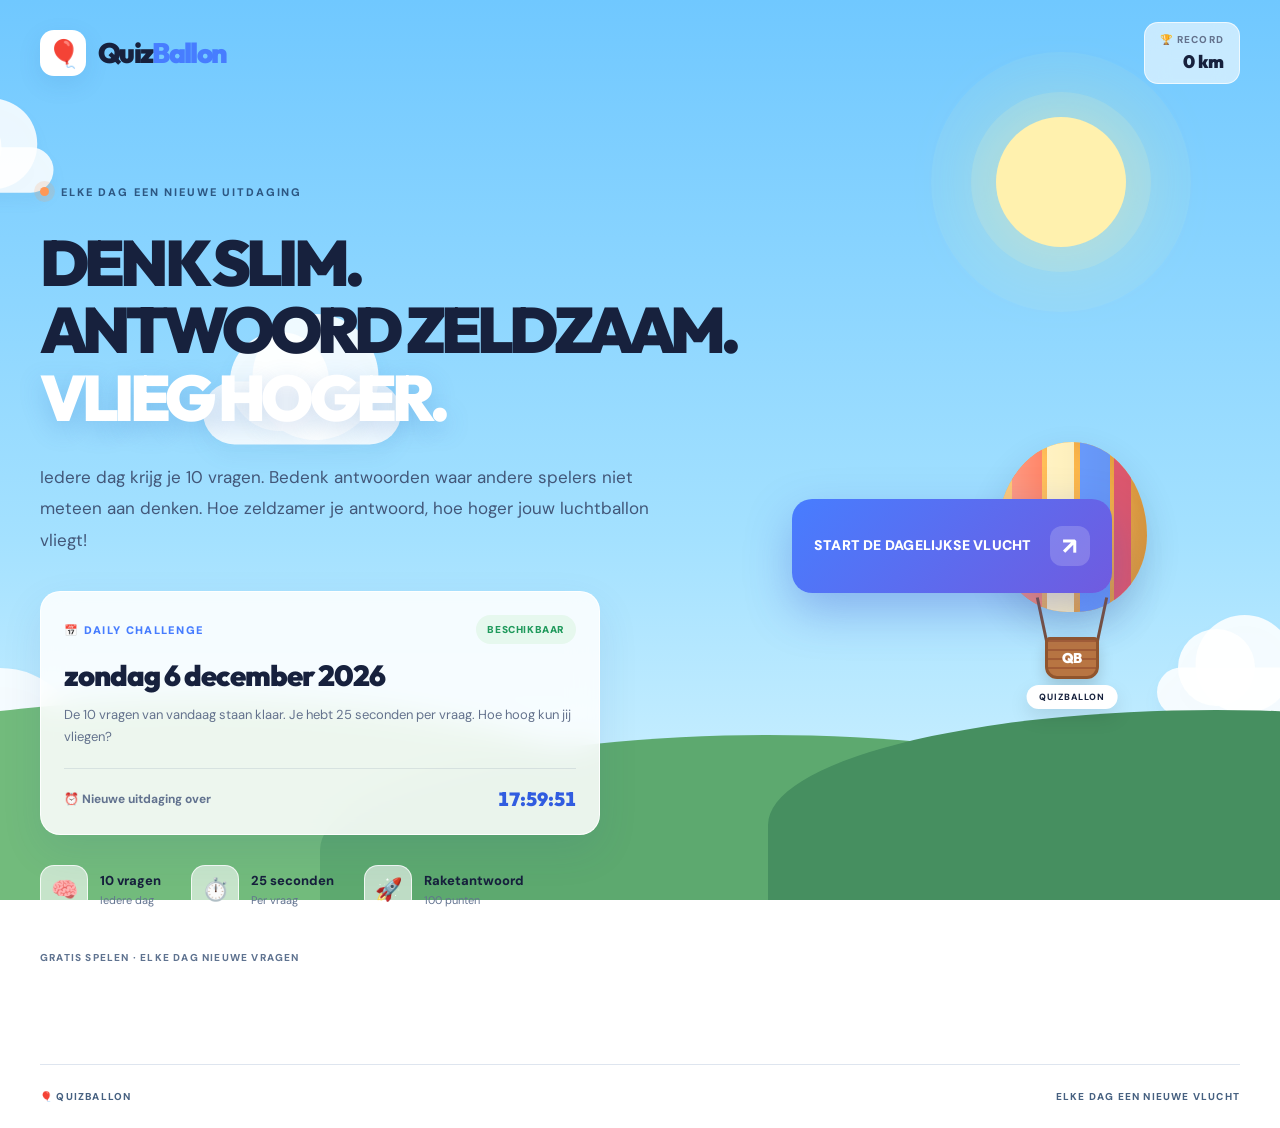
==== index.html @ 69e2a4b2 "Refactor HTML comments for better clarity" ====
<!DOCTYPE html>
<html lang="nl">

<head>

  <meta charset="UTF-8">

  <meta
    name="viewport"
    content="width=device-width, initial-scale=1.0"
  >

  <meta
    name="theme-color"
    content="#70c8ff"
  >

  <meta
    name="description"
    content="Speel iedere dag QuizBallon! Geef zeldzame antwoorden, vlieg hoger en bekijk na afloop alle antwoorden."
  >

  <title>QuizBallon 🎈 | Dagelijkse uitdaging</title>

  <!-- BASISONTWERP -->
  <link rel="stylesheet" href="style.css">

  <!-- VERBETERDE STARTKNOP -->
  <link rel="stylesheet" href="verbeteringen.css">

  <!-- ANTWOORDENOVERZICHT -->
  <link rel="stylesheet" href="resultaten.css">

  <!-- WEBAPP -->
  <link
    rel="manifest"
    href="manifest.webmanifest"
  >

</head>

<body>

  <div class="app" id="app">

    <!-- =====================================
         ACHTERGROND
    ====================================== -->

    <div class="world zone-earth" id="world">

      <div class="world-gradient"></div>

      <div class="sun"></div>

      <div class="stars" id="stars"></div>

      <div class="cloud cloud-one"></div>
      <div class="cloud cloud-two"></div>
      <div class="cloud cloud-three"></div>
      <div class="cloud cloud-four"></div>
      <div class="cloud cloud-five"></div>

      <div class="planet moon" id="moon"></div>
      <div class="planet mars" id="mars"></div>
      <div class="planet jupiter" id="jupiter"></div>

      <div class="ground" id="ground">

        <div class="hill hill-one"></div>
        <div class="hill hill-two"></div>
        <div class="hill hill-three"></div>

      </div>


      <!-- ===================================
           LUCHTBALLON
      ==================================== -->

      <div
        class="balloon-container"
        id="balloon-container"
      >

        <div class="balloon-shadow"></div>

        <div class="balloon" id="balloon">

          <div class="balloon-top">

            <div class="balloon-stripe stripe-one"></div>
            <div class="balloon-stripe stripe-two"></div>
            <div class="balloon-stripe stripe-three"></div>
            <div class="balloon-stripe stripe-four"></div>

          </div>

          <div class="balloon-ropes">
            <span></span>
            <span></span>
          </div>

          <div class="balloon-basket">
            <span>QB</span>
          </div>

        </div>

        <div class="balloon-name">
          QUIZBALLON
        </div>

      </div>

      <div
        class="flight-particles"
        id="flight-particles"
      ></div>

    </div>


    <!-- =====================================
         HEADER
    ====================================== -->

    <header class="site-header">

      <a
        href="index.html"
        class="logo"
        aria-label="QuizBallon homepage"
      >

        <span class="logo-icon">🎈</span>

        <span>
          Quiz<span class="logo-accent">Ballon</span>
        </span>

      </a>

      <div class="header-right">

        <div class="record-badge">

          <span>🏆 RECORD</span>

          <strong id="header-record">
            0 km
          </strong>

        </div>

      </div>

    </header>


    <!-- =====================================
         STARTSCHERM
    ====================================== -->

    <main
      class="screen start-screen active"
      id="start-screen"
    >

      <div class="start-content">

        <div class="eyebrow">

          <span class="eyebrow-dot"></span>

          ELKE DAG EEN NIEUWE UITDAGING

        </div>

        <h1>

          DENK SLIM.<br>

          ANTWOORD ZELDZAAM.<br>

          <span>VLIEG HOGER.</span>

        </h1>

        <p class="start-description">

          Iedere dag krijg je 10 vragen.

          Bedenk antwoorden waar andere spelers
          niet meteen aan denken.

          Hoe zeldzamer je antwoord,
          hoe hoger jouw luchtballon vliegt!

        </p>


        <!-- ===================================
             DAILY CHALLENGE
        ==================================== -->

        <section
          class="daily-card"
          id="daily-card"
          aria-label="Dagelijkse uitdaging"
        >

          <div class="daily-card-top">

            <span class="daily-label">
              📅 DAILY CHALLENGE
            </span>

            <span
              class="daily-status"
              id="daily-status"
            >
              BESCHIKBAAR
            </span>

          </div>

          <h2 id="daily-date">
            Uitdaging van vandaag
          </h2>

          <p id="daily-description">

            Vandaag staan er 10 vragen
            voor je klaar.

          </p>

          <div class="daily-countdown-row">

            <span>
              ⏰ Nieuwe uitdaging over
            </span>

            <strong
              id="daily-countdown"
              aria-live="off"
            >
              00:00:00
            </strong>

          </div>

        </section>


        <!-- ===================================
             SPELINFORMATIE
        ==================================== -->

        <div class="start-features">

          <div class="feature">

            <span>🧠</span>

            <div>
              <strong>10 vragen</strong>
              <small>Iedere dag</small>
            </div>

          </div>

          <div class="feature">

            <span>⏱️</span>

            <div>
              <strong>25 seconden</strong>
              <small>Per vraag</small>
            </div>

          </div>

          <div class="feature">

            <span>🚀</span>

            <div>
              <strong>Raketantwoord</strong>
              <small>100 punten</small>
            </div>

          </div>

        </div>


        <!-- ===================================
             STARTKNOP RECHTS
        ==================================== -->

        <button
          class="primary-button start-button"
          id="start-button"
          type="button"
        >

          START DE DAGELIJKSE VLUCHT

          <span>↗</span>

        </button>

        <div class="start-small">

          GRATIS SPELEN · ELKE DAG NIEUWE VRAGEN

        </div>


        <!-- ===================================
             ANTWOORDEN NA AFLOOP
        ==================================== -->

        <div
          id="results-home-slot"
          class="results-home-slot"
          hidden
        ></div>

      </div>

    </main>


    <!-- =====================================
         SPELSCHERM
    ====================================== -->

    <main
      class="screen game-screen"
      id="game-screen"
    >

      <div class="game-layout">

        <!-- SPELSTATISTIEKEN -->

        <div class="game-stats">

          <div class="stat-box">

            <span>VRAAG</span>

            <strong>
              <span id="question-number">1</span>/10
            </strong>

          </div>

          <div class="stat-box">

            <span>HOOGTE</span>

            <strong id="height-display">
              0 km
            </strong>

          </div>

          <div class="stat-box">

            <span>PUNTEN</span>

            <strong id="score-display">
              0
            </strong>

          </div>

        </div>


        <!-- ===================================
             VOORTGANGSBALK
        ==================================== -->

        <div class="progress-section">

          <div class="progress-header">

            <span>JOUW VLUCHT</span>

            <span id="zone-name">
              De aarde 🌍
            </span>

          </div>

          <div class="progress-track">

            <div
              class="progress-fill"
              id="progress-fill"
            ></div>

          </div>

        </div>


        <!-- ===================================
             VRAAGKAART
        ==================================== -->

        <section
          class="question-card"
          id="question-card"
        >

          <div class="question-top">

            <div
              class="question-category"
              id="question-category"
            >

              🌍 ALGEMENE KENNIS

            </div>

            <div
              class="timer"
              id="timer"
            >

              <span>⏱</span>

              <strong id="timer-display">
                25
              </strong>

              <small>SEC</small>

            </div>

          </div>


          <!-- =================================
               VRAAG
          ================================== -->

          <div class="question-content">

            <div class="question-label">

              GEEF EEN ZELDZAAM ANTWOORD

            </div>

            <h2 id="question-text">

              Hier verschijnt je vraag.

            </h2>

            <p
              class="question-hint"
              id="question-hint"
            >

              Hoe minder voor de hand liggend,
              hoe beter.

            </p>

          </div>


          <!-- =================================
               ANTWOORDVELD
          ================================== -->

          <form
            id="answer-form"
            autocomplete="off"
          >

            <label
              class="input-label"
              for="answer-input"
            >

              JOUW ANTWOORD

            </label>

            <input
              type="text"
              id="answer-input"
              name="answer"
              placeholder="Typ hier je antwoord..."
              maxlength="100"
              autocomplete="off"
              spellcheck="false"
              required
            >

            <button
              type="submit"
              class="primary-button answer-button"
              id="answer-button"
            >

              CONTROLEER ANTWOORD

              <span>→</span>

            </button>

          </form>


          <!-- =================================
               RESULTAAT PER VRAAG
          ================================== -->

          <div
            class="answer-result"
            id="answer-result"
            aria-live="polite"
            hidden
          >

            <div
              class="result-icon"
              id="result-icon"
            >
              ⭐
            </div>

            <h3 id="result-title">
              Goed antwoord!
            </h3>

            <p id="result-description">

              Je luchtballon stijgt!

            </p>

            <div
              class="result-points"
              id="result-points"
            >
              +50 PUNTEN
            </div>

            <button
              type="button"
              class="primary-button next-button"
              id="next-button"
            >

              VOLGENDE VRAAG

              <span>→</span>

            </button>

          </div>

        </section>


        <!-- ===================================
             ONDERKANT
        ==================================== -->

        <div class="game-bottom">

          <div class="flight-tip">

            💡 Een verrassend correct antwoord
            levert meestal meer punten op.

          </div>

          <button
            id="quit-button"
            class="text-button"
            type="button"
          >
            Stop vlucht
          </button>

        </div>

      </div>

    </main>


    <!-- =====================================
         EINDSCHERM
    ====================================== -->

    <main
      class="screen end-screen"
      id="end-screen"
    >

      <div class="end-card">

        <div class="end-icon">
          🏆
        </div>

        <div class="end-eyebrow">
          DAILY CHALLENGE VOLTOOID
        </div>

        <h2>

          WAT EEN<br>

          <span>VLUCHT!</span>

        </h2>

        <p
          class="end-description"
          id="end-description"
        >

          Je hebt de dagelijkse
          uitdaging voltooid!

        </p>


        <!-- ===================================
             EINDSTATISTIEKEN
        ==================================== -->

        <div class="end-stats">

          <div class="end-stat">

            <span>TOTALE HOOGTE</span>

            <strong id="end-height">
              0 km
            </strong>

          </div>

          <div class="end-stat">

            <span>TOTALE PUNTEN</span>

            <strong id="end-score">
              0
            </strong>

          </div>

          <div class="end-stat">

            <span>GOEDE ANTWOORDEN</span>

            <strong id="end-correct">
              0/10
            </strong>

          </div>

        </div>


        <!-- ===================================
             RECORD
        ==================================== -->

        <div
          class="end-record"
          id="end-record"
        >
          🎈 Goed gevlogen!
        </div>


        <!-- ===================================
             DAILY CHALLENGE MELDING
        ==================================== -->

        <div
          class="daily-end-message"
          id="daily-end-message"
        >

          📅 Kom morgen terug
          voor 10 nieuwe vragen!

        </div>


        <!-- ===================================
             ANTWOORDENOVERZICHT
        ==================================== -->

        <div
          id="results-end-slot"
          class="results-end-slot"
          hidden
        ></div>


        <!-- ===================================
             KNOPPEN
        ==================================== -->

        <button
          class="primary-button restart-button"
          id="restart-button"
          type="button"
        >

          MORGEN WEER SPELEN

          <span>↗</span>

        </button>

        <button
          class="secondary-button"
          id="home-button"
          type="button"
        >

          TERUG NAAR BEGIN

        </button>

      </div>

    </main>


    <!-- =====================================
         FOOTER
    ====================================== -->

    <footer class="site-footer">

      <span>🎈 QUIZBALLON</span>

      <span>
        ELKE DAG EEN NIEUWE VLUCHT
      </span>

    </footer>

  </div>


  <!-- =====================================
       JAVASCRIPT

       DEZE VOLGORDE IS BELANGRIJK!
  ====================================== -->

  <!-- 1. BASISVRAGEN -->
  <script src="vragen.js"></script>

  <!-- 2. SPELLOGICA -->
  <script src="script.js"></script>

  <!-- 3. ANTWOORDUITBREIDING -->
  <script src="antwoorduitbreiding.js"></script>

  <!-- 4. GESCHIEDENIS -->
  <script src="geschiedenis.js"></script>

  <!-- 5. EERSTE 13 EXTRA VRAGEN -->
  <script src="vragen-uitbreiding.js"></script>

  <!-- 6. NIEUW: 100 EXTRA VRAGEN -->
  <script src="vragen-100.js"></script>

  <!-- 7. DAGELIJKSE UITDAGING -->
  <script src="daily.js"></script>

  <!-- 8. ANTWOORDENOVERZICHT -->
  <script src="resultaten.js"></script>

</body>
</html>
---- style.css ----
/* ==========================================
   QUIZBALLON
   COMPLETE STYLING

   NEDERLANDSE WEBAPP
   LUCHT, WOLKEN, PLANETEN EN ANIMATIES
========================================== */


/* ==========================================
   LETTERTYPES
========================================== */

@import url('https://fonts.googleapis.com/css2?family=DM+Sans:wght@400;500;600;700;800&family=Outfit:wght@400;500;600;700;800;900&display=swap');


/* ==========================================
   KLEUREN
========================================== */

:root {
  --white: #ffffff;
  --dark: #17213d;
  --dark-soft: #32405e;

  --blue: #477dff;
  --blue-dark: #315ce0;

  --yellow: #ffce52;
  --orange: #ff9855;
  --purple: #8065e9;

  --light: #f7fbff;
  --muted: #7886a0;

  --border: rgba(32, 53, 99, .12);

  --heading: 'Outfit', Arial, sans-serif;
  --font: 'DM Sans', Arial, sans-serif;

  --shadow:
    0 25px 70px rgba(27, 55, 107, .14);
}


/* ==========================================
   BASIS
========================================== */

*,
*::before,
*::after {
  box-sizing: border-box;
}

html {
  min-height: 100%;
  scroll-behavior: smooth;
}

body {
  margin: 0;
  min-width: 320px;
  min-height: 100vh;

  font-family: var(--font);
  color: var(--dark);

  -webkit-font-smoothing: antialiased;
}

button,
input {
  font: inherit;
}

button {
  cursor: pointer;
}

button,
a {
  -webkit-tap-highlight-color: transparent;
}

button:focus-visible,
input:focus-visible,
a:focus-visible {
  outline: 3px solid var(--yellow);
  outline-offset: 3px;
}

a {
  color: inherit;
  text-decoration: none;
}

[hidden] {
  display: none !important;
}


/* ==========================================
   APP
========================================== */

.app {
  position: relative;
  min-height: 100vh;
  min-height: 100dvh;

  display: flex;
  flex-direction: column;

  overflow: hidden;
  isolation: isolate;
}


/* ==========================================
   WERELD
========================================== */

.world {
  position: fixed;
  inset: 0;

  z-index: -1;
  overflow: hidden;

  background: #75caff;

  transition: background 2s ease;
}

.world-gradient {
  position: absolute;
  inset: 0;

  background: linear-gradient(
    180deg,
    #72caff 0%,
    #a6e2ff 55%,
    #e0f6ff 100%
  );

  transition: background 2s ease;
}


/* ==========================================
   LUCHTZONES
========================================== */

.world.zone-earth .world-gradient {
  background: linear-gradient(
    180deg,
    #70c8ff 0%,
    #a4e1ff 60%,
    #d9f5ff 100%
  );
}

.world.zone-clouds .world-gradient {
  background: linear-gradient(
    180deg,
    #407fd9 0%,
    #78b9f4 55%,
    #bedfff 100%
  );
}

.world.zone-high .world-gradient {
  background: linear-gradient(
    180deg,
    #123b84 0%,
    #3576cc 55%,
    #83b9ee 100%
  );
}

.world.zone-space .world-gradient {
  background: linear-gradient(
    180deg,
    #090e27 0%,
    #18234c 60%,
    #314a82 100%
  );
}

.world.zone-moon .world-gradient,
.world.zone-mars .world-gradient,
.world.zone-jupiter .world-gradient {
  background: linear-gradient(
    180deg,
    #050917 0%,
    #131935 55%,
    #252b55 100%
  );
}


/* ==========================================
   ZON
========================================== */

.sun {
  position: absolute;
  top: 13%;
  right: 12%;

  width: 130px;
  height: 130px;

  border-radius: 50%;

  background: #fff1ae;

  box-shadow:
    0 0 0 25px rgba(255, 242, 174, .13),
    0 0 0 65px rgba(255, 242, 174, .06),
    0 0 80px rgba(255, 236, 144, .45);

  transition:
    opacity 1s ease,
    transform 2s ease;
}

.zone-high .sun {
  opacity: .7;
}

.zone-space .sun,
.zone-moon .sun,
.zone-mars .sun,
.zone-jupiter .sun {
  opacity: .05;
}


/* ==========================================
   WOLKEN
========================================== */

.cloud {
  position: absolute;

  width: 220px;
  height: 70px;

  border-radius: 100px;

  background: rgba(255, 255, 255, .86);

  filter: drop-shadow(0 15px 10px rgba(40, 100, 160, .06));

  animation: cloudMove 35s linear infinite;

  transition: opacity 2s;
}

.cloud::before,
.cloud::after {
  content: "";

  position: absolute;

  border-radius: 50%;
  background: inherit;
}

.cloud::before {
  width: 110px;
  height: 110px;

  left: 30px;
  top: -55px;
}

.cloud::after {
  width: 140px;
  height: 140px;

  right: 25px;
  top: -75px;
}

.cloud-one {
  top: 15%;
  left: -10%;
  transform: scale(.65);
  animation-duration: 36s;
}

.cloud-two {
  top: 42%;
  left: 15%;
  transform: scale(.9);
  animation-duration: 43s;
}

.cloud-three {
  top: 73%;
  right: -5%;
  transform: scale(.7);
  animation-duration: 30s;
}

.cloud-four {
  top: 85%;
  left: -10%;
  transform: scale(1.2);
  animation-duration: 50s;
}

.cloud-five {
  top: 25%;
  right: -15%;
  transform: scale(.55);
  animation-duration: 55s;
}

@keyframes cloudMove {
  0% {
    translate: -350px 0;
  }

  100% {
    translate: 110vw 0;
  }
}

.zone-space .cloud,
.zone-moon .cloud,
.zone-mars .cloud,
.zone-jupiter .cloud {
  opacity: 0;
}


/* ==========================================
   STERREN
========================================== */

.stars {
  position: absolute;
  inset: 0;

  opacity: 0;
  transition: opacity 2s ease;

  background-image:
    radial-gradient(2px 2px at 10% 12%, white 99%, transparent),
    radial-gradient(2px 2px at 22% 55%, white 99%, transparent),
    radial-gradient(2px 2px at 36% 20%, white 99%, transparent),
    radial-gradient(2px 2px at 48% 68%, white 99%, transparent),
    radial-gradient(2px 2px at 62% 15%, white 99%, transparent),
    radial-gradient(2px 2px at 75% 45%, white 99%, transparent),
    radial-gradient(2px 2px at 89% 23%, white 99%, transparent),
    radial-gradient(2px 2px at 95% 78%, white 99%, transparent),
    radial-gradient(2px 2px at 15% 88%, white 99%, transparent),
    radial-gradient(2px 2px at 58% 90%, white 99%, transparent);

  background-size: 390px 390px;

  animation: starsMove 35s linear infinite;
}

@keyframes starsMove {
  from {
    background-position: 0 0;
  }

  to {
    background-position: 0 390px;
  }
}

.zone-high .stars {
  opacity: .25;
}

.zone-space .stars,
.zone-moon .stars,
.zone-mars .stars,
.zone-jupiter .stars {
  opacity: 1;
}


/* ==========================================
   GROND
========================================== */

.ground {
  position: absolute;
  left: 0;
  right: 0;
  bottom: -30px;

  height: 200px;

  transition:
    transform 2s ease,
    opacity 2s ease;
}

.hill {
  position: absolute;
  bottom: 0;

  width: 70%;
  height: 230px;

  border-radius: 50% 50% 0 0;

  background: #72bb7c;
}

.hill-one {
  left: -20%;
}

.hill-two {
  left: 25%;
  bottom: -35px;
  background: #5da96f;
}

.hill-three {
  right: -30%;
  bottom: -10px;
  background: #468f60;
}

.zone-clouds .ground,
.zone-high .ground,
.zone-space .ground,
.zone-moon .ground,
.zone-mars .ground,
.zone-jupiter .ground {
  transform: translateY(260px);
  opacity: 0;
}


/* ==========================================
   PLANETEN
========================================== */

.planet {
  position: absolute;

  border-radius: 50%;

  opacity: 0;
  transform: scale(.6);

  transition:
    opacity 2s ease,
    transform 2s ease;

  pointer-events: none;
}


/* MAAN */

.moon {
  top: 14%;
  right: 13%;

  width: 170px;
  height: 170px;

  background:
    radial-gradient(circle at 30% 35%, #f5f5f0 0%, #d2d7df 45%, #8992a4 100%);

  box-shadow: 0 0 50px rgba(240, 240, 255, .3);
}

.moon::before {
  content: "";

  position: absolute;
  top: 30px;
  left: 35px;

  width: 35px;
  height: 35px;

  border-radius: 50%;

  background: rgba(97, 110, 131, .2);

  box-shadow:
    60px 40px 0 8px rgba(97, 110, 131, .15),
    30px 90px 0 2px rgba(97, 110, 131, .2);
}

.zone-moon .moon {
  opacity: 1;
  transform: scale(1);
}


/* MARS */

.mars {
  top: 18%;
  right: 10%;

  width: 190px;
  height: 190px;

  background:
    radial-gradient(circle at 30% 30%, #ffb078, #e46b42 55%, #913b35);

  box-shadow: 0 0 50px rgba(226, 86, 54, .2);
}

.zone-mars .mars {
  opacity: 1;
  transform: scale(1);
}


/* JUPITER */

.jupiter {
  top: 12%;
  right: 10%;

  width: 220px;
  height: 220px;

  background:
    repeating-linear-gradient(
      170deg,
      #e7c39d 0 20px,
      #c69472 20px 34px,
      #f6dbba 34px 52px,
      #a97358 52px 63px
    );

  box-shadow: 0 0 60px rgba(230, 160, 100, .25);
}

.zone-jupiter .jupiter {
  opacity: 1;
  transform: scale(1);
}


/* ==========================================
   LUCHTBALLON
========================================== */

.balloon-container {
  position: fixed;
  z-index: 1;

  right: 10%;
  bottom: 22%;

  width: 160px;
  height: 260px;

  pointer-events: none;

  transition:
    right 1s ease,
    bottom 1s ease;
}

.balloon {
  position: relative;

  width: 160px;
  height: 240px;

  animation: balloonFloat 4s ease-in-out infinite;
}

@keyframes balloonFloat {
  0%, 100% {
    transform: translateY(0) rotate(-2deg);
  }

  50% {
    transform: translateY(-13px) rotate(2deg);
  }
}

.balloon-top {
  position: relative;
  width: 150px;
  height: 170px;

  margin-inline: auto;

  border-radius: 50% 50% 47% 47% / 55% 55% 45% 45%;

  background: #ffb94b;

  overflow: hidden;

  box-shadow:
    inset -18px -8px 25px rgba(118, 52, 33, .18),
    0 15px 35px rgba(25, 50, 80, .16);
}

.balloon-top::after {
  content: "";

  position: absolute;
  inset: 0;

  border-radius: inherit;

  background: linear-gradient(
    90deg,
    rgba(255, 255, 255, .30),
    transparent 42%,
    rgba(0, 0, 0, .08)
  );
}

.balloon-stripe {
  position: absolute;
  top: -10px;
  height: 195px;
}

.stripe-one {
  left: 10%;
  width: 20%;
  background: #ff7b5b;
}

.stripe-two {
  left: 33%;
  width: 18%;
  background: #fff1bf;
}

.stripe-three {
  left: 55%;
  width: 20%;
  background: #6a9cff;
}

.stripe-four {
  left: 78%;
  width: 11%;
  background: #e85c74;
}

.balloon-ropes {
  position: absolute;
  top: 155px;
  left: 49px;

  display: flex;
  justify-content: space-between;

  width: 62px;
  height: 45px;
}

.balloon-ropes span {
  width: 3px;
  height: 50px;

  background: #78503c;
}

.balloon-ropes span:first-child {
  transform: rotate(-12deg);
}

.balloon-ropes span:last-child {
  transform: rotate(12deg);
}

.balloon-basket {
  position: absolute;
  top: 195px;
  left: 53px;

  display: grid;
  place-items: center;

  width: 54px;
  height: 42px;

  border-radius: 5px 5px 12px 12px;

  background:
    repeating-linear-gradient(
      0deg,
      #b87542 0 7px,
      #a25c35 7px 9px
    );

  border: 3px solid #91552d;

  box-shadow: 0 8px 15px rgba(0, 0, 0, .15);
}

.balloon-basket span {
  color: white;
  font-family: var(--heading);
  font-size: 14px;
  font-weight: 900;
}

.balloon-name {
  position: absolute;
  bottom: -7px;
  left: 50%;

  transform: translateX(-50%);

  padding: 6px 12px;

  border-radius: 20px;

  background: white;
  color: var(--dark);

  font-size: 9px;
  font-weight: 800;
  letter-spacing: .12em;

  box-shadow: 0 8px 20px rgba(0, 0, 0, .1);

  white-space: nowrap;
}


/* ==========================================
   STIJGANIMATIE
========================================== */

.balloon-container.rising .balloon {
  animation: balloonRise .8s ease-in-out infinite;
}

@keyframes balloonRise {
  0%, 100% {
    transform: translateY(0) rotate(-3deg);
  }

  50% {
    transform: translateY(-28px) rotate(3deg);
  }
}

.flight-particles {
  position: fixed;
  inset: 0;

  pointer-events: none;
  z-index: 2;
}

.flight-particle {
  position: absolute;

  width: 8px;
  height: 8px;

  border-radius: 50%;
  background: rgba(255, 255, 255, .8);

  animation: particleFall 1.2s ease-out forwards;
}

@keyframes particleFall {
  from {
    transform: translateY(0);
    opacity: 1;
  }

  to {
    transform: translateY(180px);
    opacity: 0;
  }
}


/* ==========================================
   HEADER
========================================== */

.site-header {
  position: relative;
  z-index: 10;

  display: flex;
  align-items: center;
  justify-content: space-between;

  gap: 20px;

  width: min(100% - 80px, 1360px);
  min-height: 105px;

  margin-inline: auto;
}

.logo {
  display: inline-flex;
  align-items: center;
  gap: 12px;

  font-family: var(--heading);
  font-size: 28px;
  font-weight: 900;
  letter-spacing: -.06em;
}

.logo-icon {
  display: grid;
  place-items: center;

  width: 46px;
  height: 46px;

  border-radius: 14px;
  background: white;

  font-size: 27px;

  box-shadow: 0 8px 25px rgba(36, 90, 150, .1);
}

.logo-accent {
  color: var(--blue);
}

.record-badge {
  display: flex;
  flex-direction: column;
  align-items: flex-end;
  gap: 4px;

  padding: 10px 15px;

  border: 1px solid rgba(255, 255, 255, .7);
  border-radius: 14px;

  background: rgba(255, 255, 255, .6);
  backdrop-filter: blur(12px);
}

.record-badge span {
  color: #64728d;
  font-size: 10px;
  font-weight: 800;
  letter-spacing: .12em;
}

.record-badge strong {
  font-family: var(--heading);
  font-size: 18px;
  font-weight: 900;
}


/* ==========================================
   SCHERMEN
========================================== */

.screen {
  position: relative;
  z-index: 5;

  display: none;

  flex: 1;
}

.screen.active {
  display: flex;
}


/* ==========================================
   STARTSCHERM
========================================== */

.start-screen {
  align-items: center;

  width: min(100% - 80px, 1360px);
  margin-inline: auto;
}

.start-content {
  width: min(100%, 850px);

  padding: 80px 0 130px;
}

.eyebrow {
  display: inline-flex;
  align-items: center;
  gap: 12px;

  margin-bottom: 30px;

  color: #2d5782;
  font-size: 11px;
  font-weight: 800;
  letter-spacing: .17em;
}

.eyebrow-dot {
  width: 9px;
  height: 9px;

  border-radius: 50%;
  background: var(--orange);

  box-shadow: 0 0 0 6px rgba(255, 152, 85, .17);
}

.start-content h1 {
  margin: 0;

  font-family: var(--heading);
  font-size: clamp(48px, 5.7vw, 88px);
  font-weight: 900;
  line-height: 1.06;
  letter-spacing: -.075em;
}

.start-content h1 span {
  color: var(--white);
  text-shadow: 0 8px 25px rgba(55, 115, 190, .25);
}

.start-description {
  max-width: 560px;

  margin: 30px 0 35px;

  color: #425779;
  font-size: 17px;
  line-height: 1.85;
}

.start-features {
  display: flex;
  flex-wrap: wrap;
  gap: 30px;

  margin-bottom: 38px;
}

.feature {
  display: flex;
  align-items: center;
  gap: 12px;
}

.feature > span {
  display: grid;
  place-items: center;

  width: 48px;
  height: 48px;

  border: 1px solid rgba(255, 255, 255, .8);
  border-radius: 14px;

  background: rgba(255, 255, 255, .6);
  font-size: 22px;
}

.feature div {
  display: flex;
  flex-direction: column;
  gap: 4px;
}

.feature strong {
  font-size: 13px;
  font-weight: 800;
}

.feature small {
  color: #61728f;
  font-size: 11px;
}


/* ==========================================
   KNOPPEN
========================================== */

.primary-button {
  display: inline-flex;
  justify-content: space-between;
  align-items: center;
  gap: 40px;

  min-height: 62px;
  padding: 17px 26px;

  border: none;
  border-radius: 14px;

  background: var(--blue);
  color: white;

  font-size: 13px;
  font-weight: 800;
  letter-spacing: .05em;

  box-shadow: 0 12px 30px rgba(65, 110, 240, .27);

  transition:
    transform .2s ease,
    background .2s ease,
    box-shadow .2s ease;
}

.primary-button:hover {
  background: var(--blue-dark);
  transform: translateY(-3px);

  box-shadow: 0 16px 35px rgba(65, 110, 240, .35);
}

.primary-button:disabled {
  opacity: .55;
  cursor: not-allowed;
  transform: none;
}

.primary-button span {
  font-size: 20px;
}

.start-button {
  min-width: 280px;
}

.start-small {
  margin-top: 20px;

  color: #5f7390;
  font-size: 10px;
  font-weight: 800;
  letter-spacing: .12em;
}

.secondary-button {
  width: 100%;
  min-height: 54px;

  margin-top: 12px;

  border: 1px solid var(--border);
  border-radius: 14px;

  background: white;
  color: var(--dark);

  font-size: 12px;
  font-weight: 800;
}


/* ==========================================
   SPELSCHERM
========================================== */

.game-screen {
  justify-content: center;
  align-items: flex-start;
}

.game-layout {
  width: min(100% - 40px, 670px);
  margin: 35px auto 80px;
}

.game-stats {
  display: grid;
  grid-template-columns: repeat(3, 1fr);
  gap: 12px;
}

.stat-box {
  display: flex;
  flex-direction: column;
  gap: 7px;

  min-width: 0;
  padding: 16px 20px;

  border: 1px solid rgba(255, 255, 255, .75);
  border-radius: 17px;

  background: rgba(255, 255, 255, .85);

  box-shadow: 0 8px 25px rgba(42, 89, 160, .08);
}

.stat-box > span {
  color: var(--muted);
  font-size: 10px;
  font-weight: 800;
  letter-spacing: .12em;
}

.stat-box strong {
  font-family: var(--heading);
  font-size: 23px;
  font-weight: 900;
}


/* ==========================================
   VOORTGANG
========================================== */

.progress-section {
  margin: 22px 0 28px;
}

.progress-header {
  display: flex;
  justify-content: space-between;
  gap: 12px;

  margin-bottom: 10px;

  color: #203251;
  font-size: 11px;
  font-weight: 800;
  letter-spacing: .07em;
}

.progress-track {
  height: 10px;
  border-radius: 20px;

  background: rgba(255, 255, 255, .5);
  overflow: hidden;
}

.progress-fill {
  width: 0%;
  height: 100%;

  border-radius: inherit;

  background: linear-gradient(
    90deg,
    #5d8bff,
    #9c7dff
  );

  transition: width 1.3s ease;
}


/* ==========================================
   VRAAGKAART
========================================== */

.question-card {
  padding: 34px;

  border: 1px solid rgba(255, 255, 255, .85);
  border-radius: 26px;

  background: rgba(255, 255, 255, .94);

  box-shadow: var(--shadow);
}

.question-top {
  display: flex;
  justify-content: space-between;
  align-items: center;
  gap: 15px;
}

.question-category {
  padding: 9px 13px;

  border-radius: 100px;

  background: #ecf2ff;
  color: #4774d5;

  font-size: 10px;
  font-weight: 800;
  letter-spacing: .1em;
}

.timer {
  display: flex;
  align-items: center;
  gap: 5px;

  min-width: 83px;
  padding: 8px 10px;

  border-radius: 12px;

  background: #f1f5ff;
  color: var(--dark);
}

.timer span {
  font-size: 16px;
}

.timer strong {
  font-family: var(--heading);
  font-size: 22px;
  font-weight: 900;
}

.timer small {
  font-size: 9px;
  font-weight: 800;
}

.timer.warning {
  background: #fff0e8;
  color: #e85b3c;
}

.timer.danger {
  background: #ffe3e0;
  color: #d73232;

  animation: timerPulse .6s infinite alternate;
}

@keyframes timerPulse {
  from {
    transform: scale(1);
  }

  to {
    transform: scale(1.05);
  }
}


/* ==========================================
   VRAAG
========================================== */

.question-content {
  padding: 35px 0;
}

.question-label {
  margin-bottom: 16px;

  color: #7d8ba6;
  font-size: 10px;
  font-weight: 800;
  letter-spacing: .16em;
}

.question-content h2 {
  margin: 0;

  font-family: var(--heading);
  font-size: clamp(27px, 3.5vw, 39px);
  font-weight: 800;
  line-height: 1.2;
  letter-spacing: -.04em;
}

.question-hint {
  margin: 17px 0 0;

  color: var(--muted);
  font-size: 13px;
  line-height: 1.7;
}


/* ==========================================
   ANTWOORDVELD
========================================== */

#answer-form {
  display: flex;
  flex-direction: column;
}

.input-label {
  margin-bottom: 10px;

  color: var(--dark-soft);
  font-size: 10px;
  font-weight: 800;
  letter-spacing: .12em;
}

#answer-input {
  width: 100%;
  height: 60px;

  padding: 0 18px;

  border: 2px solid #e6ecf5;
  border-radius: 13px;

  outline: none;

  background: #f9fbff;
  color: var(--dark);

  font-size: 16px;
  font-weight: 700;

  transition:
    border-color .2s,
    background .2s;
}

#answer-input::placeholder {
  color: #a4b0c5;
  font-weight: 500;
}

#answer-input:focus {
  border-color: var(--blue);
  background: white;
}

.answer-button {
  width: 100%;
  margin-top: 15px;
}


/* ==========================================
   RESULTAAT
========================================== */

.answer-result {
  margin-top: 5px;
  padding: 30px;

  border-radius: 18px;

  background: #f1f6ff;
  text-align: center;
}

.result-icon {
  margin-bottom: 12px;
  font-size: 40px;
}

.answer-result h3 {
  margin: 0;

  font-family: var(--heading);
  font-size: 26px;
  font-weight: 900;
}

.answer-result p {
  margin: 10px 0;

  color: #61728d;
  font-size: 14px;
  line-height: 1.7;
}

.result-points {
  margin: 20px 0;

  color: var(--blue);

  font-family: var(--heading);
  font-size: 30px;
  font-weight: 900;
}

.next-button {
  width: 100%;
  margin-top: 8px;
}

.answer-result.incorrect {
  background: #fff3ef;
}

.answer-result.incorrect .result-points {
  color: #e86b51;
}

.answer-result.correct {
  background: #effbf5;
}

.answer-result.correct .result-points {
  color: #2ca56b;
}


/* ==========================================
   SPELINFORMATIE
========================================== */

.game-bottom {
  display: flex;
  align-items: center;
  justify-content: space-between;
  gap: 15px;

  margin-top: 20px;
}

.flight-tip {
  color: #425d84;
  font-size: 12px;
  line-height: 1.6;
}

.text-button {
  flex-shrink: 0;
  padding: 10px;

  border: none;

  background: transparent;
  color: #385b94;

  font-size: 12px;
  font-weight: 800;
}


/* ==========================================
   EINDSCHERM
========================================== */

.end-screen {
  justify-content: center;
  align-items: center;

  padding: 60px 20px 100px;
}

.end-card {
  width: min(100%, 560px);

  padding: 45px;

  border: 1px solid white;
  border-radius: 28px;

  background: rgba(255, 255, 255, .95);

  box-shadow: var(--shadow);
  text-align: center;
}

.end-icon {
  margin-bottom: 15px;
  font-size: 55px;
}

.end-eyebrow {
  color: var(--blue);
  font-size: 11px;
  font-weight: 800;
  letter-spacing: .2em;
}

.end-card h2 {
  margin: 14px 0;

  font-family: var(--heading);
  font-size: clamp(45px, 7vw, 67px);
  font-weight: 900;
  line-height: 1.04;
  letter-spacing: -.07em;
}

.end-card h2 span {
  color: var(--blue);
}

.end-description {
  max-width: 400px;
  margin: 0 auto 30px;

  color: var(--muted);
  font-size: 14px;
  line-height: 1.8;
}

.end-stats {
  display: grid;
  grid-template-columns: repeat(3, 1fr);
  gap: 10px;
}

.end-stat {
  display: flex;
  flex-direction: column;
  gap: 10px;

  min-width: 0;
  padding: 20px 8px;

  border-radius: 14px;

  background: #f0f5ff;
}

.end-stat span {
  color: var(--muted);
  font-size: 9px;
  font-weight: 800;
  letter-spacing: .06em;
}

.end-stat strong {
  font-family: var(--heading);
  font-size: 23px;
  font-weight: 900;
}

.end-record {
  margin: 25px 0;
  padding: 15px;

  border-radius: 12px;

  background: #fff5d8;
  color: #86601f;

  font-size: 13px;
  font-weight: 800;
}

.restart-button {
  width: 100%;
}


/* ==========================================
   FOOTER
========================================== */

.site-footer {
  position: relative;
  z-index: 5;

  display: flex;
  justify-content: space-between;
  gap: 20px;

  width: min(100% - 80px, 1360px);
  margin: auto auto 0;

  padding: 25px 0;

  border-top: 1px solid rgba(35, 85, 145, .15);

  color: #476181;
  font-size: 10px;
  font-weight: 800;
  letter-spacing: .12em;
}


/* ==========================================
   TABLETS
========================================== */

@media (max-width: 1100px) {

  .balloon-container {
    right: 4%;
    transform: scale(.85);
    transform-origin: center bottom;
  }

  .start-content {
    width: min(100%, 680px);
  }

  .start-content h1 {
    font-size: clamp(46px, 6vw, 73px);
  }

}


/* ==========================================
   MOBIEL
========================================== */

@media (max-width: 760px) {

  .site-header {
    width: calc(100% - 36px);
    min-height: 80px;
  }

  .logo {
    gap: 8px;
    font-size: 23px;
  }

  .logo-icon {
    width: 40px;
    height: 40px;
    font-size: 23px;
  }

  .record-badge {
    padding: 9px 10px;
  }

  .record-badge strong {
    font-size: 15px;
  }

  .start-screen {
    width: calc(100% - 36px);
    align-items: flex-start;
  }

  .start-content {
    padding: 65px 0 100px;
  }

  .start-content h1 {
    font-size: clamp(40px, 8.5vw, 64px);
  }

  .start-description {
    max-width: 490px;
    font-size: 15px;
  }

  .start-features {
    gap: 18px;
  }

  .balloon-container {
    right: -25px;
    bottom: 12%;
    transform: scale(.58);
    transform-origin: center bottom;
  }

  .sun {
    width: 90px;
    height: 90px;
  }

  .cloud {
    opacity: .65;
  }

  .site-footer {
    width: calc(100% - 36px);
  }

  .question-card {
    padding: 26px;
  }

  .game-layout {
    margin-top: 15px;
  }

  .game-stats {
    gap: 8px;
  }

  .stat-box {
    padding: 15px 12px;
  }

  .stat-box strong {
    font-size: 19px;
  }

  .end-card {
    padding: 32px;
  }

}


/* ==========================================
   KLEINE TELEFOONS
========================================== */

@media (max-width: 480px) {

  .site-header {
    gap: 10px;
  }

  .logo {
    font-size: 21px;
  }

  .record-badge span {
    font-size: 8px;
  }

  .record-badge strong {
    font-size: 13px;
  }

  .start-content {
    padding-top: 45px;
  }

  .eyebrow {
    font-size: 9px;
    letter-spacing: .1em;
  }

  .start-content h1 {
    font-size: clamp(34px, 9.2vw, 45px);
  }

  .start-description {
    margin: 23px 0;
    font-size: 14px;
    line-height: 1.75;
  }

  .start-features {
    gap: 15px;
    margin-bottom: 30px;
  }

  .feature {
    gap: 8px;
  }

  .feature > span {
    width: 40px;
    height: 40px;
    font-size: 19px;
  }

  .feature strong {
    font-size: 12px;
  }

  .feature small {
    font-size: 10px;
  }

  .start-button {
    width: 100%;
    min-width: 0;
  }

  .game-layout {
    width: calc(100% - 24px);
  }

  .stat-box {
    padding: 12px 8px;
  }

  .stat-box > span {
    font-size: 8px;
  }

  .stat-box strong {
    font-size: 16px;
  }

  .question-card {
    padding: 20px;
    border-radius: 20px;
  }

  .question-category {
    font-size: 9px;
  }

  .question-content {
    padding: 30px 0;
  }

  .question-content h2 {
    font-size: 27px;
  }

  .answer-result {
    padding: 22px 15px;
  }

  .answer-result h3 {
    font-size: 23px;
  }

  .game-bottom {
    align-items: flex-start;
    flex-direction: column;
    gap: 10px;
  }

  .end-screen {
    padding: 35px 12px 70px;
  }

  .end-card {
    padding: 26px 18px;
  }

  .end-stats {
    gap: 6px;
  }

  .end-stat {
    padding: 15px 5px;
  }

  .end-stat strong {
    font-size: 18px;
  }

  .end-stat span {
    font-size: 8px;
  }

  .site-footer {
    align-items: center;
    flex-direction: column;
    gap: 8px;
    text-align: center;
  }

}


/* ==========================================
   RUIMTEKLEUREN

   ZORGT VOOR LEESBARE TEKST
========================================== */

.world.zone-space ~ .site-header,
.world.zone-moon ~ .site-header,
.world.zone-mars ~ .site-header,
.world.zone-jupiter ~ .site-header {
  color: white;
}

.world.zone-space ~ .site-header .record-badge,
.world.zone-moon ~ .site-header .record-badge,
.world.zone-mars ~ .site-header .record-badge,
.world.zone-jupiter ~ .site-header .record-badge {
  color: var(--dark);
}

.world.zone-space ~ .game-screen .progress-header,
.world.zone-moon ~ .game-screen .progress-header,
.world.zone-mars ~ .game-screen .progress-header,
.world.zone-jupiter ~ .game-screen .progress-header {
  color: white;
}

.world.zone-space ~ .game-screen .flight-tip,
.world.zone-moon ~ .game-screen .flight-tip,
.world.zone-mars ~ .game-screen .flight-tip,
.world.zone-jupiter ~ .game-screen .flight-tip {
  color: #d5deff;
}

.world.zone-space ~ .game-screen .text-button,
.world.zone-moon ~ .game-screen .text-button,
.world.zone-mars ~ .game-screen .text-button,
.world.zone-jupiter ~ .game-screen .text-button {
  color: white;
}

.world.zone-space ~ .site-footer,
.world.zone-moon ~ .site-footer,
.world.zone-mars ~ .site-footer,
.world.zone-jupiter ~ .site-footer {
  color: #d5deff;
}

.world.zone-space ~ .end-screen .end-card,
.world.zone-moon ~ .end-screen .end-card,
.world.zone-mars ~ .end-screen .end-card,
.world.zone-jupiter ~ .end-screen .end-card {
  color: var(--dark);
}


/* ==========================================
   TOEGANKELIJKHEID
========================================== */

@media (prefers-reduced-motion: reduce) {

  *,
  *::before,
  *::after {
    animation-duration: .01ms !important;
    animation-iteration-count: 1 !important;
    transition-duration: .01ms !important;
    scroll-behavior: auto !important;
  }

}
---- verbeteringen.css ----
/* ==========================================
   QUIZBALLON
   UITERLIJKE VERBETERINGEN - VERSIE 2

   VERBETERINGEN:
   - STARTKNOP VERDER NAAR LINKS
   - GEEN OVERLAP MET LUCHTBALLON
   - TEKST VOLLEDIG BINNEN DE KNOP
   - NETTE UITLIJNING
   - RESPONSIEF VOOR MOBIEL
========================================== */


/* ==========================================
   ALGEMENE INSTELLINGEN
========================================== */

.start-content {
  position: relative;
}

.start-button {
  position: relative;
  z-index: 10;

  display: flex;
  align-items: center;
  justify-content: space-between;

  gap: 18px;

  text-align: left;

  white-space: normal;

  overflow-wrap: break-word;

  box-sizing: border-box;
}


/* ==========================================
   TEKST IN DE KNOP

   De tekst wordt door JavaScript
   in een span geplaatst.

   Deze regels zorgen ervoor dat
   die span voldoende ruimte krijgt.
========================================== */

.start-button > span:not(:last-child) {
  display: block;

  flex: 1 1 auto;

  width: auto;
  min-width: 0;
  height: auto;

  padding: 0;

  background: transparent;

  font-size: inherit;
  font-weight: 900;
  line-height: 1.4;

  white-space: normal;
  overflow-wrap: break-word;

  text-align: left;
}


/* ==========================================
   PIJLTJE RECHTS
========================================== */

.start-button > span:last-child {
  display: grid;
  place-items: center;

  flex: 0 0 40px;

  width: 40px;
  min-width: 40px;
  height: 40px;

  padding: 0;

  border-radius: 12px;

  background: rgba(255, 255, 255, 0.18);

  color: white;

  font-size: 23px;
  line-height: 1;
}


/* ==========================================
   GROTE COMPUTERSCHERMEN

   De startknop staat rechts,
   maar verder van de luchtballon.
========================================== */

@media (min-width: 1100px) {

  .start-screen {
    width: min(100% - 80px, 1360px);

    align-items: center;
  }

  .start-content {
    width: 100%;
    max-width: none;

    min-height: 650px;

    padding:
      75px
      340px
      100px
      0;
  }

  .start-content h1 {
    max-width: 920px;

    font-size: clamp(
      48px,
      5vw,
      78px
    );
  }

  .start-description {
    max-width: 620px;
  }

  .start-content .daily-card {
    max-width: 560px;
  }

  .start-features {
    max-width: 690px;
  }


  /* ======================================
     NIEUWE POSITIE STARTKNOP
  ====================================== */

  .start-button {
    position: absolute;

    /*
     * De knop staat nu verder links.
     * Op grotere schermen maximaal
     * 160 pixels vanaf de rechterrand
     * van het startgedeelte.
     */

    right: clamp(45px, 10vw, 160px);

    top: 46%;

    transform: translateY(-50%);

    width: 320px;
    min-width: 320px;

    min-height: 94px;

    padding: 20px 22px;

    border-radius: 20px;

    display: flex;
    align-items: center;
    justify-content: space-between;

    gap: 15px;

    background: linear-gradient(
      135deg,
      #477dff,
      #705bdf
    );

    box-shadow:
      0 18px 45px
      rgba(64, 87, 205, 0.35);

    color: #ffffff;

    font-size: 14px;
    font-weight: 900;
    line-height: 1.4;
    letter-spacing: 0.015em;

    text-align: left;

    white-space: normal;

    overflow-wrap: break-word;
  }


  /* ======================================
     HOVER
  ====================================== */

  .start-button:hover {
    background: linear-gradient(
      135deg,
      #315ce0,
      #5944c9
    );

    transform:
      translateY(calc(-50% - 5px));

    box-shadow:
      0 24px 55px
      rgba(64, 87, 205, 0.42);
  }


  /* ======================================
     UITGESCHAKELDE KNOP
  ====================================== */

  .start-button:disabled,
  .start-button:disabled:hover {
    background: #667ca5;

    transform: translateY(-50%);

    box-shadow: none;

    cursor: not-allowed;
  }

}


/* ==========================================
   MIDDELGROTE COMPUTERS

   Hier maken we de knop iets smaller
   om overlap te voorkomen.
========================================== */

@media (min-width: 1100px) and (max-width: 1270px) {

  .start-content {
    padding-right: 305px;
  }

  .start-content h1 {
    font-size: clamp(
      45px,
      4.7vw,
      61px
    );
  }

  .start-button {
    right: 45px;

    width: 280px;
    min-width: 280px;

    min-height: 94px;

    padding: 18px;

    font-size: 12px;
  }

  .start-button > span:last-child {
    flex-basis: 36px;

    width: 36px;
    min-width: 36px;
    height: 36px;
  }

}


/* ==========================================
   TABLETS

   De knop komt onder de uitleg.
========================================== */

@media (max-width: 1099px) {

  .start-content {
    width: 100%;
    max-width: 850px;
  }

  .start-button {
    position: relative;

    top: auto;
    right: auto;

    transform: none;

    width: min(100%, 360px);
    min-width: 0;

    min-height: 76px;

    margin-top: 5px;

    padding: 18px 22px;

    border-radius: 17px;

    background: linear-gradient(
      135deg,
      #477dff,
      #705bdf
    );

    box-shadow:
      0 12px 30px
      rgba(65, 110, 240, 0.27);

    font-size: 13px;
    line-height: 1.4;
  }

  .start-button:hover {
    transform: translateY(-3px);
  }

  .start-button:disabled:hover {
    transform: none;
  }

}


/* ==========================================
   MOBIELE TELEFOONS
========================================== */

@media (max-width: 760px) {

  .start-content {
    max-width: 100%;
  }

  .start-button {
    width: min(100%, 410px);
    min-width: 0;

    min-height: 76px;

    padding: 18px 20px;

    gap: 12px;

    font-size: 12px;

    text-align: left;
  }

  .start-button > span:last-child {
    flex-basis: 38px;

    width: 38px;
    min-width: 38px;
    height: 38px;

    font-size: 21px;
  }

}


/* ==========================================
   KLEINE TELEFOONS
========================================== */

@media (max-width: 480px) {

  .start-button {
    width: 100%;

    min-height: 76px;

    padding: 17px 18px;

    gap: 10px;

    font-size: 12px;
  }

  .start-content .daily-card {
    margin-bottom: 25px;
  }

}


/* ==========================================
   EXTRA KLEINE TELEFOONS
========================================== */

@media (max-width: 360px) {

  .start-button {
    font-size: 11px;

    letter-spacing: 0;
  }

  .start-button > span:last-child {
    flex-basis: 34px;

    width: 34px;
    min-width: 34px;
    height: 34px;
  }

}


/* ==========================================
   EXTRA BREDE SCHERMEN
========================================== */

@media (min-width: 1550px) {

  .start-button {
    right: 175px;

    top: 45%;
  }

}


/* ==========================================
   TOEGANKELIJKHEID
========================================== */

@media (prefers-reduced-motion: reduce) {

  .start-button,
  .start-button:hover {
    transition: none;
  }

}
---- resultaten.css ----
/* ==========================================
   QUIZBALLON
   ANTWOORDENOVERZICHT

   - UITKLAPBARE VRAGEN
   - ZOEKVELD PER VRAAG
   - SCORES VAN HOOG NAAR LAAG
   - SPECIAAL RAKETANTWOORD
   - EIGEN ANTWOORD TONEN
   - RESPONSIEF
========================================== */


/* ==========================================
   BASIS
========================================== */

.results-home-slot,
.results-end-slot {
  width: 100%;
}

.results-home-slot {
  max-width: 560px;
  margin-top: 24px;
}

.results-end-slot {
  margin: 20px 0 25px;
}


/* ==========================================
   KNOP OP STARTSCHERM
========================================== */

.results-home-button {
  display: flex;
  justify-content: space-between;
  align-items: center;
  gap: 14px;

  width: 100%;

  min-height: 65px;
  padding: 18px 20px;

  border: 1px solid rgba(255, 255, 255, .9);
  border-radius: 17px;

  background: rgba(255, 255, 255, .9);
  color: #17213d;

  box-shadow:
    0 12px 30px rgba(28, 67, 123, .12);

  font-size: 13px;
  font-weight: 900;
  text-align: left;

  transition:
    transform .2s ease,
    background .2s ease;
}

.results-home-button:hover {
  background: white;
  transform: translateY(-2px);
}

.results-home-button span:last-child {
  color: #477dff;
  font-size: 23px;
}


/* ==========================================
   OPEN / DICHT KNOP OP EINDSCHERM
========================================== */

.results-toggle-button {
  display: flex;
  align-items: center;
  justify-content: space-between;
  gap: 14px;

  width: 100%;
  min-height: 62px;

  padding: 17px 19px;

  border: none;
  border-radius: 15px;

  background: linear-gradient(
    135deg,
    #477dff,
    #705bdf
  );

  color: white;

  font-size: 12px;
  font-weight: 900;
  text-align: left;

  box-shadow:
    0 10px 24px rgba(65, 110, 240, .22);
}

.results-toggle-button .results-toggle-arrow {
  font-size: 20px;
}


/* ==========================================
   PANEL
========================================== */

.results-panel {
  width: 100%;

  margin-top: 18px;
  padding: 22px;

  border: 1px solid #e1e9fa;
  border-radius: 21px;

  background: #f7faff;

  text-align: left;
}

.results-panel-heading {
  margin-bottom: 20px;
}

.results-panel-eyebrow {
  display: block;

  margin-bottom: 8px;

  color: #477dff;
  font-size: 10px;
  font-weight: 900;
  letter-spacing: .14em;
}

.results-panel-heading h3 {
  margin: 0 0 9px;

  color: #17213d;

  font-family: 'Outfit', Arial, sans-serif;
  font-size: 25px;
  font-weight: 900;
  letter-spacing: -.04em;
}

.results-panel-heading p {
  margin: 0;

  color: #65728b;
  font-size: 12px;
  line-height: 1.7;
}


/* ==========================================
   VRAGENOVERZICHT
========================================== */

.results-questions {
  display: flex;
  flex-direction: column;
  gap: 11px;
}


/* ==========================================
   UITKLAPBARE VRAAG
========================================== */

.results-question {
  border: 1px solid #e1e8f5;
  border-radius: 15px;

  background: white;

  overflow: hidden;
}

.results-question[open] {
  border-color: #aac3ff;

  box-shadow:
    0 8px 26px rgba(55, 96, 170, .08);
}

.results-question-summary {
  display: flex;
  align-items: center;
  gap: 12px;

  padding: 17px;

  cursor: pointer;
  list-style: none;
}

.results-question-summary::-webkit-details-marker {
  display: none;
}

.results-question-number {
  display: grid;
  place-items: center;

  flex: 0 0 36px;

  width: 36px;
  height: 36px;

  border-radius: 11px;

  background: #ebf1ff;
  color: #477dff;

  font-family: 'Outfit', Arial, sans-serif;
  font-size: 14px;
  font-weight: 900;
}

.results-question-summary-text {
  flex: 1;
  min-width: 0;
}

.results-question-category {
  display: block;

  margin-bottom: 5px;

  color: #6880a6;

  font-size: 9px;
  font-weight: 900;
  letter-spacing: .08em;
}

.results-question-title {
  display: block;

  color: #17213d;

  font-size: 13px;
  font-weight: 800;
  line-height: 1.5;
}

.results-question-chevron {
  flex: 0 0 auto;

  color: #477dff;
  font-size: 20px;

  transition: transform .2s ease;
}

.results-question[open] .results-question-chevron {
  transform: rotate(180deg);
}


/* ==========================================
   INHOUD VAN DE VRAAG
========================================== */

.results-question-body {
  padding: 0 17px 19px;

  border-top: 1px solid #edf1f8;
}


/* ==========================================
   EIGEN ANTWOORD
========================================== */

.results-your-answer {
  margin: 16px 0;
  padding: 13px 15px;

  border-radius: 12px;

  background: #edf4ff;
}

.results-your-answer.failed {
  background: #fff1ed;
}

.results-your-label {
  display: block;

  margin-bottom: 7px;

  color: #6a7c9a;
  font-size: 9px;
  font-weight: 900;
  letter-spacing: .1em;
}

.results-your-row {
  display: flex;
  align-items: center;
  justify-content: space-between;
  gap: 12px;
}

.results-your-name {
  color: #17213d;
  font-size: 13px;
  font-weight: 800;
  overflow-wrap: anywhere;
}

.results-your-score {
  color: #477dff;

  font-size: 13px;
  font-weight: 900;

  white-space: nowrap;
}

.results-your-answer.failed .results-your-score {
  color: #cc6250;
}


/* ==========================================
   ZOEKVELD
========================================== */

.results-search-label {
  display: block;

  margin: 17px 0 8px;

  color: #53637e;
  font-size: 10px;
  font-weight: 900;
  letter-spacing: .08em;
}

.results-search {
  width: 100%;
  min-height: 48px;

  padding: 12px 14px;

  border: 2px solid #e2e9f5;
  border-radius: 12px;

  background: white;
  color: #17213d;

  outline: none;

  font-size: 14px;
}

.results-search::placeholder {
  color: #9aa8be;
}

.results-search:focus {
  border-color: #477dff;
}

.results-search-count {
  margin: 10px 0 13px;

  color: #7886a0;
  font-size: 11px;
  font-weight: 700;
}


/* ==========================================
   ANTWOORDENLIJST
========================================== */

.results-answer-list {
  display: flex;
  flex-direction: column;
  gap: 7px;

  max-height: 350px;

  overflow-y: auto;
  overscroll-behavior: contain;

  padding-right: 5px;
}

.results-answer-row {
  display: flex;
  align-items: center;
  justify-content: space-between;
  gap: 12px;

  min-height: 46px;
  padding: 10px 12px;

  border: 1px solid #edf1f8;
  border-radius: 10px;

  background: #fafcff;
}

.results-answer-row.is-rocket {
  border-color: #f5d17c;

  background: linear-gradient(
    90deg,
    #fff5d5,
    #fffaf0
  );
}

.results-answer-row.is-your-answer {
  outline: 2px solid #8aafff;
  outline-offset: -2px;
}

.results-answer-name {
  min-width: 0;

  color: #243452;

  font-size: 12px;
  font-weight: 800;
  line-height: 1.45;

  overflow-wrap: anywhere;
}

.results-answer-points {
  flex: 0 0 auto;

  padding: 6px 9px;

  border-radius: 8px;

  background: #edf2ff;
  color: #426ad2;

  font-size: 11px;
  font-weight: 900;

  white-space: nowrap;
}

.results-answer-row.is-rocket .results-answer-points {
  background: #ffe4a3;
  color: #8c5709;
}

.results-no-matches {
  padding: 20px 10px;

  color: #7886a0;

  font-size: 12px;
  line-height: 1.7;
  text-align: center;
}


/* ==========================================
   MOBIEL
========================================== */

@media (max-width: 760px) {

  .results-panel {
    padding: 16px;
  }

  .results-panel-heading h3 {
    font-size: 22px;
  }

  .results-question-summary {
    padding: 14px 12px;
    gap: 10px;
  }

  .results-question-number {
    flex-basis: 32px;

    width: 32px;
    height: 32px;
  }

  .results-question-title {
    font-size: 12px;
  }

  .results-question-body {
    padding-inline: 12px;
  }

  .results-answer-row {
    padding: 10px;
  }

}


@media (max-width: 480px) {

  .results-home-button {
    padding: 16px;
    font-size: 12px;
  }

  .results-panel {
    padding: 12px;
  }

  .results-panel-heading {
    padding: 5px;
  }

  .results-answer-list {
    max-height: 290px;
  }

  .results-your-row {
    align-items: flex-start;
  }

}


/* ==========================================
   TOEGANKELIJKHEID
========================================== */

.results-home-button:focus-visible,
.results-toggle-button:focus-visible,
.results-question-summary:focus-visible,
.results-search:focus-visible {
  outline: 3px solid #ffce52;
  outline-offset: 3px;
}

@media (prefers-reduced-motion: reduce) {

  .results-home-button,
  .results-question-chevron {
    transition: none;
  }

}
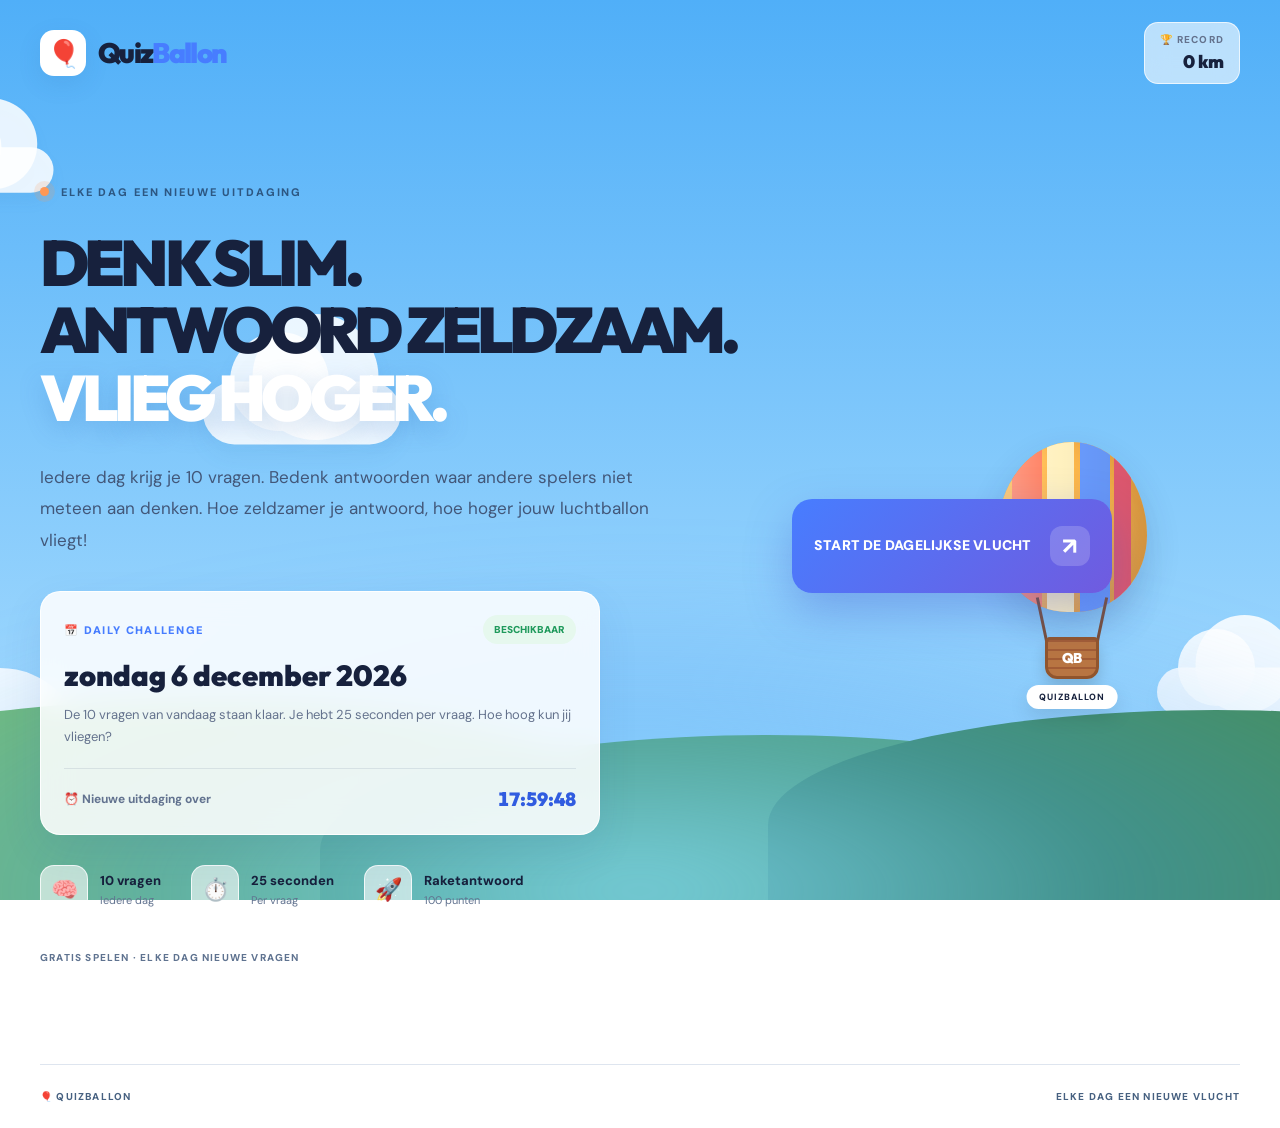
==== commit 641fc87f: "Update index.html for new features and clarity Updated the description meta tag and added new styles" ====
--- a/index.html
+++ b/index.html
@@ -17,7 +17,7 @@
 
   <meta
     name="description"
-    content="Speel iedere dag QuizBallon! Geef zeldzame antwoorden, vlieg hoger en bekijk na afloop alle antwoorden."
+    content="Speel iedere dag QuizBallon! Beantwoord vragen, verdien punten en vlieg met je luchtballon door de ruimte."
   >
 
   <title>QuizBallon 🎈 | Dagelijkse uitdaging</title>
@@ -30,6 +30,9 @@
 
   <!-- ANTWOORDENOVERZICHT -->
   <link rel="stylesheet" href="resultaten.css">
+
+  <!-- NIEUW: RUIMTEREIS -->
+  <link rel="stylesheet" href="ruimtereis.css">
 
   <!-- WEBAPP -->
   <link
@@ -265,8 +268,11 @@
             <span>🧠</span>
 
             <div>
+
               <strong>10 vragen</strong>
+
               <small>Iedere dag</small>
+
             </div>
 
           </div>
@@ -276,8 +282,11 @@
             <span>⏱️</span>
 
             <div>
+
               <strong>25 seconden</strong>
+
               <small>Per vraag</small>
+
             </div>
 
           </div>
@@ -287,8 +296,11 @@
             <span>🚀</span>
 
             <div>
+
               <strong>Raketantwoord</strong>
+
               <small>100 punten</small>
+
             </div>
 
           </div>
@@ -297,7 +309,7 @@
 
 
         <!-- ===================================
-             STARTKNOP RECHTS
+             STARTKNOP
         ==================================== -->
 
         <button
@@ -319,9 +331,7 @@
         </div>
 
 
-        <!-- ===================================
-             ANTWOORDEN NA AFLOOP
-        ==================================== -->
+        <!-- ANTWOORDEN NA AFLOOP -->
 
         <div
           id="results-home-slot"
@@ -768,8 +778,7 @@
 
   <!-- =====================================
        JAVASCRIPT
-
-       DEZE VOLGORDE IS BELANGRIJK!
+       DE VOLGORDE IS BELANGRIJK!
   ====================================== -->
 
   <!-- 1. BASISVRAGEN -->
@@ -784,10 +793,10 @@
   <!-- 4. GESCHIEDENIS -->
   <script src="geschiedenis.js"></script>
 
-  <!-- 5. EERSTE 13 EXTRA VRAGEN -->
+  <!-- 5. EXTRA VRAGEN -->
   <script src="vragen-uitbreiding.js"></script>
 
-  <!-- 6. NIEUW: 100 EXTRA VRAGEN -->
+  <!-- 6. 100 EXTRA VRAAGVARIANTEN -->
   <script src="vragen-100.js"></script>
 
   <!-- 7. DAGELIJKSE UITDAGING -->
@@ -796,5 +805,8 @@
   <!-- 8. ANTWOORDENOVERZICHT -->
   <script src="resultaten.js"></script>
 
+  <!-- 9. NIEUW: RUIMTEREIS -->
+  <script src="ruimtereis.js"></script>
+
 </body>
 </html>
--- a/ruimtereis.css
+++ b/ruimtereis.css
@@ -0,0 +1,663 @@
+/* ==================================================
+   QUIZBALLON - RUIMTEREIS
+   VERSIE 1
+
+   VISUELE ELEMENTEN:
+   - MAAN MET KRATERS
+   - MARS
+   - ZON
+   - MELKWEG
+   - JUPITER
+   - SATURNUS
+   - KLEURRIJKE RUIMTENEVEL
+   - BEWEGENDE STERREN
+
+   Alle objecten zijn decoratief.
+   Ze blokkeren geen knoppen of invoervelden.
+================================================== */
+
+
+/* ================================================
+   WERELD EN ACHTERGROND
+================================================ */
+
+.world.qb-space-on {
+  isolation: isolate;
+}
+
+.world.qb-space-on .world-gradient {
+  background: var(
+    --qb-sky-background,
+    linear-gradient(
+      180deg,
+      #63baff,
+      #b6e5ff
+    )
+  ) !important;
+
+  transition: background 1.4s ease;
+}
+
+/*
+ * De oude zon en bestaande planeten
+ * worden vervangen door de nieuwe
+ * geanimeerde ruimteobjecten.
+ */
+
+.world.qb-space-on > .sun,
+.world.qb-space-on > .planet {
+  opacity: 0 !important;
+  visibility: hidden !important;
+}
+
+/*
+ * Bestaande ballon blijft vóór
+ * de nieuwe ruimteachtergrond.
+ */
+
+.world.qb-space-on .balloon-container {
+  z-index: 7;
+}
+
+
+/* ================================================
+   RUIMTELAAG
+================================================ */
+
+.qb-space-layer {
+  position: absolute;
+  inset: 0;
+
+  overflow: hidden;
+
+  z-index: 2;
+
+  pointer-events: none;
+
+  user-select: none;
+}
+
+
+/* ================================================
+   AARDGLOED
+
+   Dicht bij de aarde blijft aan de
+   onderkant een zachte blauwe gloed.
+================================================ */
+
+.qb-earth-glow {
+  position: absolute;
+
+  left: -20%;
+  right: -20%;
+  bottom: -34%;
+
+  height: 70%;
+
+  border-radius: 50%;
+
+  background: radial-gradient(
+    ellipse at center,
+    rgba(128, 218, 255, .75) 0%,
+    rgba(57, 153, 244, .30) 38%,
+    transparent 74%
+  );
+
+  opacity: var(--qb-earth-opacity, 1);
+
+  filter: blur(35px);
+
+  transition: opacity 1.8s ease;
+}
+
+
+/* ================================================
+   STERRENVELD
+================================================ */
+
+.qb-starfield {
+  position: absolute;
+  inset: 0;
+
+  opacity: var(--qb-stars-opacity, 0);
+
+  transition: opacity 2s ease;
+}
+
+.qb-star {
+  position: absolute;
+
+  display: block;
+
+  width: var(--qb-star-size, 2px);
+  height: var(--qb-star-size, 2px);
+
+  border-radius: 50%;
+
+  background: #fff;
+
+  box-shadow:
+    0 0 5px rgba(255, 255, 255, .8),
+    0 0 12px rgba(169, 208, 255, .5);
+
+  opacity: var(--qb-star-brightness, .8);
+
+  animation:
+    qbStarTwinkle
+    var(--qb-star-duration, 4s)
+    ease-in-out
+    infinite alternate;
+
+  animation-delay:
+    var(--qb-star-delay, 0s);
+}
+
+@keyframes qbStarTwinkle {
+  0% {
+    opacity: .35;
+    transform: scale(.75);
+  }
+
+  100% {
+    opacity: 1;
+    transform: scale(1.25);
+  }
+}
+
+
+/* ================================================
+   GEZAMENLIJKE OBJECTSTIJL
+================================================ */
+
+.qb-space-object {
+  position: absolute;
+
+  display: block;
+
+  width: var(--qb-object-size, 160px);
+  height: var(--qb-object-size, 160px);
+
+  opacity: 0;
+
+  border-radius: 50%;
+
+  transform:
+    translate3d(
+      0,
+      var(--qb-object-y, 0px),
+      0
+    )
+    scale(var(--qb-object-scale, .85));
+
+  transition:
+    opacity 1.6s ease,
+    transform 2s ease;
+
+  will-change: opacity, transform;
+}
+
+
+/* ================================================
+   DE MAAN
+================================================ */
+
+.qb-moon {
+  --qb-object-size: clamp(125px, 17vw, 260px);
+
+  top: 16%;
+  right: 12%;
+
+  background: radial-gradient(
+    circle at 29% 27%,
+    #ffffff 0%,
+    #edf1f8 20%,
+    #c3ccdc 52%,
+    #8797b0 82%,
+    #5b6d88 100%
+  );
+
+  box-shadow:
+    inset -19px -16px 31px
+      rgba(32, 46, 75, .35),
+    0 0 44px
+      rgba(224, 235, 255, .25);
+}
+
+.qb-moon-crater {
+  position: absolute;
+
+  border-radius: 50%;
+
+  background: rgba(91, 109, 136, .25);
+
+  box-shadow:
+    inset 4px 5px 7px
+      rgba(54, 68, 96, .3),
+    2px 2px 5px
+      rgba(255, 255, 255, .5);
+}
+
+.qb-moon-crater.one {
+  width: 23%;
+  height: 23%;
+
+  top: 19%;
+  left: 23%;
+}
+
+.qb-moon-crater.two {
+  width: 15%;
+  height: 15%;
+
+  top: 56%;
+  left: 57%;
+}
+
+.qb-moon-crater.three {
+  width: 11%;
+  height: 11%;
+
+  top: 48%;
+  left: 16%;
+}
+
+.qb-moon-crater.four {
+  width: 8%;
+  height: 8%;
+
+  top: 27%;
+  left: 67%;
+}
+
+
+/* ================================================
+   MARS
+================================================ */
+
+.qb-mars {
+  --qb-object-size: clamp(135px, 18vw, 270px);
+
+  top: 16%;
+  right: 11%;
+
+  background:
+    radial-gradient(
+      ellipse at 57% 47%,
+      rgba(102, 39, 27, .45) 0%,
+      transparent 37%
+    ),
+    radial-gradient(
+      ellipse at 32% 65%,
+      rgba(255, 190, 119, .5) 0%,
+      transparent 30%
+    ),
+    radial-gradient(
+      circle at 30% 25%,
+      #ffbc82 0%,
+      #e9784e 30%,
+      #c24f38 68%,
+      #6d2830 100%
+    );
+
+  box-shadow:
+    inset -22px -17px 30px
+      rgba(67, 23, 24, .45),
+    0 0 55px
+      rgba(255, 112, 78, .23);
+}
+
+.qb-mars::after {
+  content: "";
+
+  position: absolute;
+
+  left: 19%;
+  top: 47%;
+
+  width: 66%;
+  height: 17%;
+
+  border-radius: 50%;
+
+  background:
+    rgba(104, 49, 37, .22);
+
+  transform: rotate(-18deg);
+}
+
+
+/* ================================================
+   DE ZON
+================================================ */
+
+.qb-sun {
+  --qb-object-size: clamp(150px, 20vw, 300px);
+
+  top: 12%;
+  right: 10%;
+
+  background: radial-gradient(
+    circle at 35% 31%,
+    #fffef2 0%,
+    #fff2a1 23%,
+    #ffc846 48%,
+    #ff8c2f 77%,
+    #eb642b 100%
+  );
+
+  box-shadow:
+    0 0 40px
+      rgba(255, 224, 117, .85),
+    0 0 95px
+      rgba(255, 175, 71, .55),
+    0 0 175px
+      rgba(255, 150, 43, .23);
+}
+
+.qb-sun::before {
+  content: "";
+
+  position: absolute;
+
+  inset: -23%;
+
+  border-radius: 50%;
+
+  background: radial-gradient(
+    circle,
+    rgba(255, 218, 128, .35),
+    rgba(255, 148, 51, .12) 48%,
+    transparent 73%
+  );
+
+  animation:
+    qbSunPulse 5s
+    ease-in-out
+    infinite alternate;
+}
+
+@keyframes qbSunPulse {
+  from {
+    transform: scale(.94);
+    opacity: .65;
+  }
+
+  to {
+    transform: scale(1.12);
+    opacity: 1;
+  }
+}
+
+
+/* ================================================
+   JUPITER
+================================================ */
+
+.qb-jupiter {
+  --qb-object-size: clamp(160px, 22vw, 320px);
+
+  top: 12%;
+  right: 9%;
+
+  overflow: hidden;
+
+  background: linear-gradient(
+    180deg,
+    #e8cfb4 0%,
+    #c88d66 10%,
+    #ead5b6 19%,
+    #b97859 27%,
+    #e8ba8d 38%,
+    #f4dfc4 48%,
+    #bd866d 56%,
+    #e1b58c 69%,
+    #a46a52 78%,
+    #d8b69b 91%,
+    #ac806e 100%
+  );
+
+  box-shadow:
+    inset -26px -21px 38px
+      rgba(88, 52, 48, .48),
+    0 0 50px
+      rgba(234, 187, 141, .25);
+}
+
+.qb-jupiter::after {
+  content: "";
+
+  position: absolute;
+
+  width: 30%;
+  height: 15%;
+
+  left: 55%;
+  top: 61%;
+
+  border-radius: 50%;
+
+  background: radial-gradient(
+    ellipse,
+    #b35e4e,
+    #dc957e 63%,
+    transparent 73%
+  );
+
+  transform: rotate(-13deg);
+}
+
+
+/* ================================================
+   SATURNUS
+================================================ */
+
+.qb-saturn-wrap {
+  --qb-object-size: clamp(200px, 27vw, 390px);
+
+  top: 10%;
+  right: 6%;
+
+  overflow: visible;
+
+  border-radius: 0;
+}
+
+.qb-saturn-planet {
+  position: absolute;
+
+  width: 66%;
+  height: 66%;
+
+  top: 17%;
+  left: 17%;
+
+  border-radius: 50%;
+
+  background: linear-gradient(
+    180deg,
+    #fbebbf 0%,
+    #d9b786 23%,
+    #eee0b4 36%,
+    #bda07e 53%,
+    #e7d0a6 70%,
+    #a18b72 100%
+  );
+
+  box-shadow:
+    inset -24px -16px 35px
+      rgba(73, 63, 57, .36),
+    0 0 40px
+      rgba(238, 210, 165, .16);
+}
+
+.qb-saturn-ring {
+  position: absolute;
+
+  left: -4%;
+  top: 34%;
+
+  width: 108%;
+  height: 35%;
+
+  border: clamp(10px, 1.5vw, 19px)
+    solid rgba(226, 205, 166, .9);
+
+  border-left-color:
+    rgba(174, 151, 129, .75);
+
+  border-right-color:
+    rgba(244, 224, 189, .95);
+
+  border-radius: 50%;
+
+  transform: rotate(-22deg);
+
+  box-shadow:
+    0 0 16px rgba(227, 201, 164, .22);
+}
+
+
+/* ================================================
+   MELKWEG
+
+   Een brede lichtband met
+   sterren en paarse / blauwe gloed.
+================================================ */
+
+.qb-galaxy {
+  position: absolute;
+
+  width: 125%;
+  height: 52%;
+
+  left: -12%;
+  top: 16%;
+
+  border-radius: 50%;
+
+  opacity: 0;
+
+  background:
+    radial-gradient(
+      ellipse at 53% 55%,
+      rgba(255, 239, 209, .55),
+      transparent 22%
+    ),
+    radial-gradient(
+      ellipse at 48% 55%,
+      rgba(197, 138, 255, .48),
+      transparent 43%
+    ),
+    radial-gradient(
+      ellipse at 68% 47%,
+      rgba(108, 167, 255, .52),
+      transparent 48%
+    ),
+    linear-gradient(
+      180deg,
+      transparent,
+      rgba(181, 135, 255, .15),
+      rgba(235, 225, 255, .26),
+      rgba(75, 120, 246, .14),
+      transparent
+    );
+
+  filter: blur(11px);
+
+  transform:
+    rotate(-25deg)
+    scale(.85);
+
+  transition:
+    opacity 2s ease,
+    transform 2.5s ease;
+
+  pointer-events: none;
+}
+
+
+/* ================================================
+   NEVEL IN DE DIEPE RUIMTE
+================================================ */
+
+.qb-nebula {
+  position: absolute;
+
+  inset: -15%;
+
+  opacity: 0;
+
+  background:
+    radial-gradient(
+      ellipse at 26% 43%,
+      rgba(168, 61, 242, .38) 0%,
+      transparent 41%
+    ),
+    radial-gradient(
+      ellipse at 73% 39%,
+      rgba(49, 153, 255, .34) 0%,
+      transparent 43%
+    ),
+    radial-gradient(
+      ellipse at 47% 73%,
+      rgba(255, 85, 151, .20) 0%,
+      transparent 36%
+    );
+
+  filter: blur(22px);
+
+  transition: opacity 2s ease;
+
+  pointer-events: none;
+}
+
+
+/* ================================================
+   MOBIEL
+
+   Planeten niet overmatig groot.
+================================================ */
+
+@media (max-width: 760px) {
+
+  .qb-moon,
+  .qb-mars,
+  .qb-sun,
+  .qb-jupiter {
+    right: -5%;
+    top: 14%;
+  }
+
+  .qb-saturn-wrap {
+    right: -12%;
+    top: 14%;
+  }
+
+  .qb-galaxy {
+    width: 150%;
+    left: -25%;
+  }
+
+}
+
+
+/* ================================================
+   VERMINDERDE ANIMATIES
+================================================ */
+
+@media (prefers-reduced-motion: reduce) {
+
+  .qb-star,
+  .qb-sun::before {
+    animation: none;
+  }
+
+  .qb-space-object,
+  .qb-galaxy,
+  .qb-nebula,
+  .qb-earth-glow,
+  .qb-starfield {
+    transition: none;
+  }
+
+}
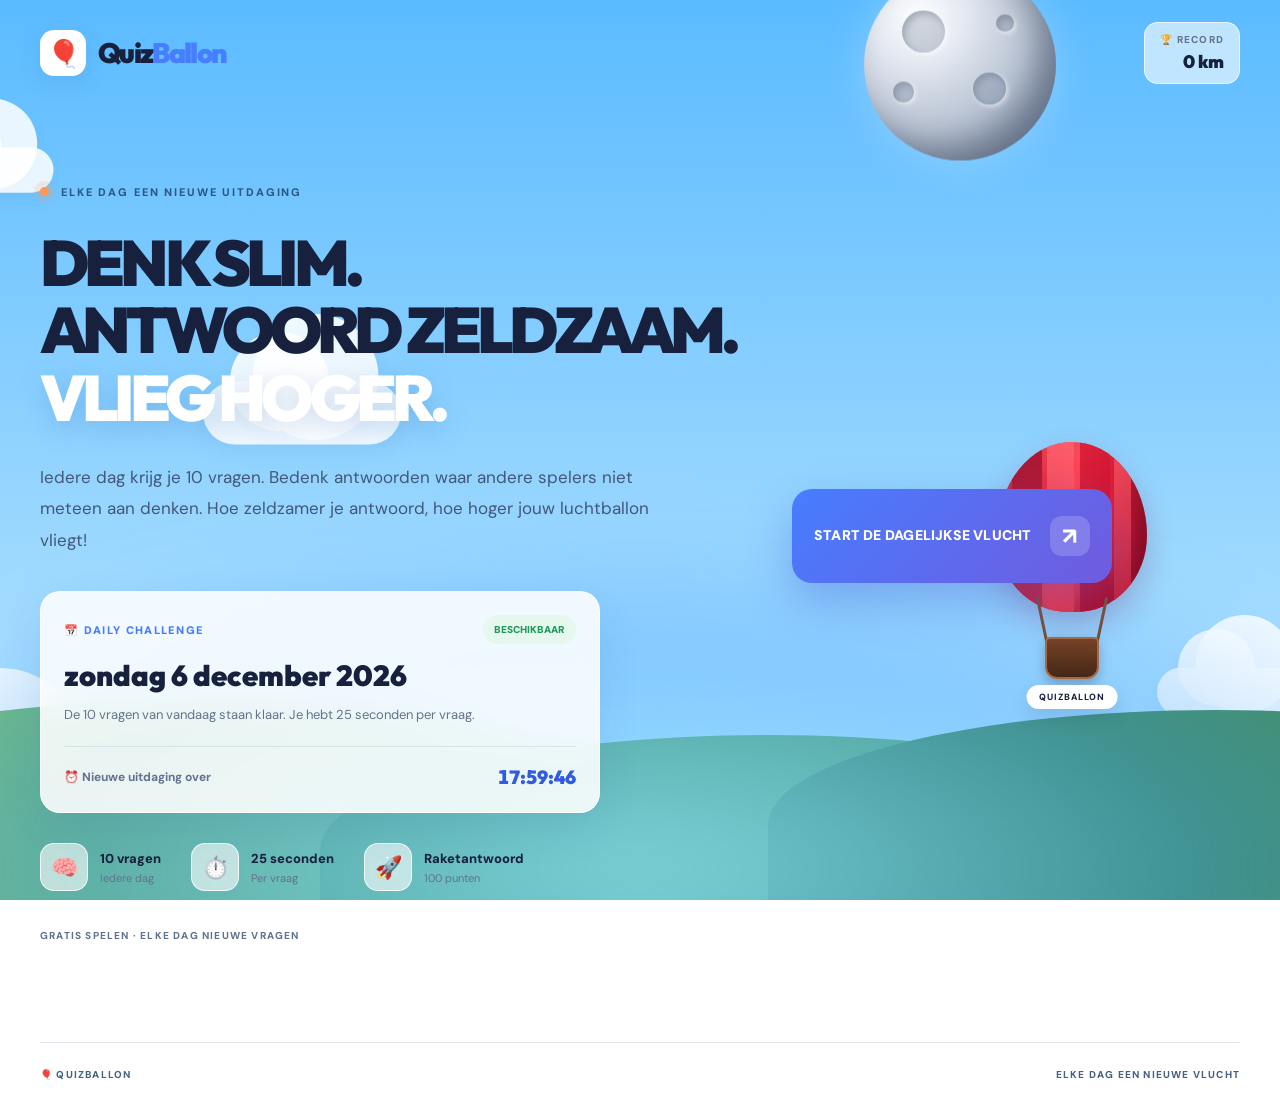
==== commit c33c2cbf: "Update text and comments in index.html" ====
--- a/index.html
+++ b/index.html
@@ -2,7 +2,6 @@
 <html lang="nl">
 
 <head>
-
   <meta charset="UTF-8">
 
   <meta
@@ -17,38 +16,27 @@
 
   <meta
     name="description"
-    content="Speel iedere dag QuizBallon! Beantwoord vragen, verdien punten en vlieg met je luchtballon door de ruimte."
+    content="Speel iedere dag QuizBallon! Denk zeldzaam, scoor punten en vlieg door de ruimte."
   >
 
-  <title>QuizBallon 🎈 | Dagelijkse uitdaging</title>
-
-  <!-- BASISONTWERP -->
+  <title>QuizBallon 🎈 | Daily Challenge</title>
+
   <link rel="stylesheet" href="style.css">
-
-  <!-- VERBETERDE STARTKNOP -->
   <link rel="stylesheet" href="verbeteringen.css">
-
-  <!-- ANTWOORDENOVERZICHT -->
   <link rel="stylesheet" href="resultaten.css">
-
-  <!-- NIEUW: RUIMTEREIS -->
   <link rel="stylesheet" href="ruimtereis.css">
 
-  <!-- WEBAPP -->
   <link
     rel="manifest"
     href="manifest.webmanifest"
   >
-
 </head>
 
 <body>
 
   <div class="app" id="app">
 
-    <!-- =====================================
-         ACHTERGROND
-    ====================================== -->
+    <!-- ACHTERGROND -->
 
     <div class="world zone-earth" id="world">
 
@@ -69,17 +57,13 @@
       <div class="planet jupiter" id="jupiter"></div>
 
       <div class="ground" id="ground">
-
         <div class="hill hill-one"></div>
         <div class="hill hill-two"></div>
         <div class="hill hill-three"></div>
-
       </div>
 
 
-      <!-- ===================================
-           LUCHTBALLON
-      ==================================== -->
+      <!-- RODE LUCHTBALLON -->
 
       <div
         class="balloon-container"
@@ -91,12 +75,10 @@
         <div class="balloon" id="balloon">
 
           <div class="balloon-top">
-
             <div class="balloon-stripe stripe-one"></div>
             <div class="balloon-stripe stripe-two"></div>
             <div class="balloon-stripe stripe-three"></div>
             <div class="balloon-stripe stripe-four"></div>
-
           </div>
 
           <div class="balloon-ropes">
@@ -124,9 +106,7 @@
     </div>
 
 
-    <!-- =====================================
-         HEADER
-    ====================================== -->
+    <!-- HEADER -->
 
     <header class="site-header">
 
@@ -135,35 +115,24 @@
         class="logo"
         aria-label="QuizBallon homepage"
       >
-
         <span class="logo-icon">🎈</span>
 
         <span>
           Quiz<span class="logo-accent">Ballon</span>
         </span>
-
       </a>
 
       <div class="header-right">
-
         <div class="record-badge">
-
           <span>🏆 RECORD</span>
-
-          <strong id="header-record">
-            0 km
-          </strong>
-
-        </div>
-
+          <strong id="header-record">0 km</strong>
+        </div>
       </div>
 
     </header>
 
 
-    <!-- =====================================
-         STARTSCHERM
-    ====================================== -->
+    <!-- STARTSCHERM -->
 
     <main
       class="screen start-screen active"
@@ -173,25 +142,17 @@
       <div class="start-content">
 
         <div class="eyebrow">
-
           <span class="eyebrow-dot"></span>
-
           ELKE DAG EEN NIEUWE UITDAGING
-
         </div>
 
         <h1>
-
           DENK SLIM.<br>
-
           ANTWOORD ZELDZAAM.<br>
-
           <span>VLIEG HOGER.</span>
-
         </h1>
 
         <p class="start-description">
-
           Iedere dag krijg je 10 vragen.
 
           Bedenk antwoorden waar andere spelers
@@ -199,13 +160,10 @@
 
           Hoe zeldzamer je antwoord,
           hoe hoger jouw luchtballon vliegt!
-
         </p>
 
 
-        <!-- ===================================
-             DAILY CHALLENGE
-        ==================================== -->
+        <!-- DAILY CHALLENGE -->
 
         <section
           class="daily-card"
@@ -233,10 +191,7 @@
           </h2>
 
           <p id="daily-description">
-
-            Vandaag staan er 10 vragen
-            voor je klaar.
-
+            Vandaag staan er 10 vragen voor je klaar.
           </p>
 
           <div class="daily-countdown-row">
@@ -257,77 +212,50 @@
         </section>
 
 
-        <!-- ===================================
-             SPELINFORMATIE
-        ==================================== -->
+        <!-- SPELINFORMATIE -->
 
         <div class="start-features">
 
           <div class="feature">
-
             <span>🧠</span>
-
             <div>
-
               <strong>10 vragen</strong>
-
               <small>Iedere dag</small>
-
-            </div>
-
+            </div>
           </div>
 
           <div class="feature">
-
             <span>⏱️</span>
-
             <div>
-
               <strong>25 seconden</strong>
-
               <small>Per vraag</small>
-
-            </div>
-
+            </div>
           </div>
 
           <div class="feature">
-
             <span>🚀</span>
-
             <div>
-
               <strong>Raketantwoord</strong>
-
               <small>100 punten</small>
-
-            </div>
-
-          </div>
-
-        </div>
-
-
-        <!-- ===================================
-             STARTKNOP
-        ==================================== -->
+            </div>
+          </div>
+
+        </div>
+
+
+        <!-- STARTKNOP RECHTS -->
 
         <button
           class="primary-button start-button"
           id="start-button"
           type="button"
         >
-
           START DE DAGELIJKSE VLUCHT
-
           <span>↗</span>
-
         </button>
 
         <div class="start-small">
-
           GRATIS SPELEN · ELKE DAG NIEUWE VRAGEN
-
         </div>
 
 
@@ -344,9 +272,7 @@
     </main>
 
 
-    <!-- =====================================
-         SPELSCHERM
-    ====================================== -->
+    <!-- SPELSCHERM -->
 
     <main
       class="screen game-screen"
@@ -355,74 +281,48 @@
 
       <div class="game-layout">
 
-        <!-- SPELSTATISTIEKEN -->
-
         <div class="game-stats">
 
           <div class="stat-box">
-
             <span>VRAAG</span>
-
             <strong>
               <span id="question-number">1</span>/10
             </strong>
-
           </div>
 
           <div class="stat-box">
-
             <span>HOOGTE</span>
-
-            <strong id="height-display">
-              0 km
-            </strong>
-
+            <strong id="height-display">0 km</strong>
           </div>
 
           <div class="stat-box">
-
             <span>PUNTEN</span>
-
-            <strong id="score-display">
-              0
-            </strong>
-
-          </div>
-
-        </div>
-
-
-        <!-- ===================================
-             VOORTGANGSBALK
-        ==================================== -->
+            <strong id="score-display">0</strong>
+          </div>
+
+        </div>
+
+
+        <!-- VOORTGANGSBALK -->
 
         <div class="progress-section">
 
           <div class="progress-header">
-
             <span>JOUW VLUCHT</span>
-
-            <span id="zone-name">
-              De aarde 🌍
-            </span>
-
+            <span id="zone-name">De aarde 🌍</span>
           </div>
 
           <div class="progress-track">
-
             <div
               class="progress-fill"
               id="progress-fill"
             ></div>
-
-          </div>
-
-        </div>
-
-
-        <!-- ===================================
-             VRAAGKAART
-        ==================================== -->
+          </div>
+
+        </div>
+
+
+        <!-- VRAAGKAART -->
 
         <section
           class="question-card"
@@ -435,63 +335,42 @@
               class="question-category"
               id="question-category"
             >
-
               🌍 ALGEMENE KENNIS
-
-            </div>
-
-            <div
-              class="timer"
-              id="timer"
-            >
-
+            </div>
+
+            <div class="timer" id="timer">
               <span>⏱</span>
-
-              <strong id="timer-display">
-                25
-              </strong>
-
+              <strong id="timer-display">25</strong>
               <small>SEC</small>
-
-            </div>
-
-          </div>
-
-
-          <!-- =================================
-               VRAAG
-          ================================== -->
+            </div>
+
+          </div>
+
+
+          <!-- VRAAG -->
 
           <div class="question-content">
 
             <div class="question-label">
-
               GEEF EEN ZELDZAAM ANTWOORD
-
             </div>
 
             <h2 id="question-text">
-
               Hier verschijnt je vraag.
-
             </h2>
 
             <p
               class="question-hint"
               id="question-hint"
             >
-
               Hoe minder voor de hand liggend,
               hoe beter.
-
             </p>
 
           </div>
 
 
-          <!-- =================================
-               ANTWOORDVELD
-          ================================== -->
+          <!-- ANTWOORD -->
 
           <form
             id="answer-form"
@@ -502,9 +381,7 @@
               class="input-label"
               for="answer-input"
             >
-
               JOUW ANTWOORD
-
             </label>
 
             <input
@@ -523,19 +400,14 @@
               class="primary-button answer-button"
               id="answer-button"
             >
-
               CONTROLEER ANTWOORD
-
               <span>→</span>
-
             </button>
 
           </form>
 
 
-          <!-- =================================
-               RESULTAAT PER VRAAG
-          ================================== -->
+          <!-- RESULTAAT PER VRAAG -->
 
           <div
             class="answer-result"
@@ -556,9 +428,7 @@
             </h3>
 
             <p id="result-description">
-
               Je luchtballon stijgt!
-
             </p>
 
             <div
@@ -573,11 +443,8 @@
               class="primary-button next-button"
               id="next-button"
             >
-
               VOLGENDE VRAAG
-
               <span>→</span>
-
             </button>
 
           </div>
@@ -585,17 +452,13 @@
         </section>
 
 
-        <!-- ===================================
-             ONDERKANT
-        ==================================== -->
+        <!-- ONDERKANT -->
 
         <div class="game-bottom">
 
           <div class="flight-tip">
-
             💡 Een verrassend correct antwoord
             levert meestal meer punten op.
-
           </div>
 
           <button
@@ -613,9 +476,7 @@
     </main>
 
 
-    <!-- =====================================
-         EINDSCHERM
-    ====================================== -->
+    <!-- EINDSCHERM -->
 
     <main
       class="screen end-screen"
@@ -624,75 +485,49 @@
 
       <div class="end-card">
 
-        <div class="end-icon">
-          🏆
-        </div>
+        <div class="end-icon">🏆</div>
 
         <div class="end-eyebrow">
           DAILY CHALLENGE VOLTOOID
         </div>
 
         <h2>
-
           WAT EEN<br>
-
           <span>VLUCHT!</span>
-
         </h2>
 
         <p
           class="end-description"
           id="end-description"
         >
-
           Je hebt de dagelijkse
           uitdaging voltooid!
-
         </p>
 
 
-        <!-- ===================================
-             EINDSTATISTIEKEN
-        ==================================== -->
+        <!-- EINDSTATISTIEKEN -->
 
         <div class="end-stats">
 
           <div class="end-stat">
-
             <span>TOTALE HOOGTE</span>
-
-            <strong id="end-height">
-              0 km
-            </strong>
-
+            <strong id="end-height">0 km</strong>
           </div>
 
           <div class="end-stat">
-
             <span>TOTALE PUNTEN</span>
-
-            <strong id="end-score">
-              0
-            </strong>
-
+            <strong id="end-score">0</strong>
           </div>
 
           <div class="end-stat">
-
             <span>GOEDE ANTWOORDEN</span>
-
-            <strong id="end-correct">
-              0/10
-            </strong>
-
-          </div>
-
-        </div>
-
-
-        <!-- ===================================
-             RECORD
-        ==================================== -->
+            <strong id="end-correct">0/10</strong>
+          </div>
+
+        </div>
+
+
+        <!-- RECORD -->
 
         <div
           class="end-record"
@@ -702,24 +537,18 @@
         </div>
 
 
-        <!-- ===================================
-             DAILY CHALLENGE MELDING
-        ==================================== -->
+        <!-- DAILY MELDING -->
 
         <div
           class="daily-end-message"
           id="daily-end-message"
         >
-
           📅 Kom morgen terug
           voor 10 nieuwe vragen!
-
-        </div>
-
-
-        <!-- ===================================
-             ANTWOORDENOVERZICHT
-        ==================================== -->
+        </div>
+
+
+        <!-- ANTWOORDENOVERZICHT -->
 
         <div
           id="results-end-slot"
@@ -728,20 +557,15 @@
         ></div>
 
 
-        <!-- ===================================
-             KNOPPEN
-        ==================================== -->
+        <!-- KNOPPEN -->
 
         <button
           class="primary-button restart-button"
           id="restart-button"
           type="button"
         >
-
           MORGEN WEER SPELEN
-
           <span>↗</span>
-
         </button>
 
         <button
@@ -749,9 +573,7 @@
           id="home-button"
           type="button"
         >
-
           TERUG NAAR BEGIN
-
         </button>
 
       </div>
@@ -759,53 +581,34 @@
     </main>
 
 
-    <!-- =====================================
-         FOOTER
-    ====================================== -->
+    <!-- FOOTER -->
 
     <footer class="site-footer">
-
       <span>🎈 QUIZBALLON</span>
-
-      <span>
-        ELKE DAG EEN NIEUWE VLUCHT
-      </span>
-
+      <span>ELKE DAG EEN NIEUWE VLUCHT</span>
     </footer>
 
   </div>
 
 
-  <!-- =====================================
-       JAVASCRIPT
-       DE VOLGORDE IS BELANGRIJK!
-  ====================================== -->
-
-  <!-- 1. BASISVRAGEN -->
+  <!-- JAVASCRIPT: VOLGORDE IS BELANGRIJK -->
+
   <script src="vragen.js"></script>
 
-  <!-- 2. SPELLOGICA -->
   <script src="script.js"></script>
 
-  <!-- 3. ANTWOORDUITBREIDING -->
   <script src="antwoorduitbreiding.js"></script>
 
-  <!-- 4. GESCHIEDENIS -->
   <script src="geschiedenis.js"></script>
 
-  <!-- 5. EXTRA VRAGEN -->
   <script src="vragen-uitbreiding.js"></script>
 
-  <!-- 6. 100 EXTRA VRAAGVARIANTEN -->
   <script src="vragen-100.js"></script>
 
-  <!-- 7. DAGELIJKSE UITDAGING -->
   <script src="daily.js"></script>
 
-  <!-- 8. ANTWOORDENOVERZICHT -->
   <script src="resultaten.js"></script>
 
-  <!-- 9. NIEUW: RUIMTEREIS -->
   <script src="ruimtereis.js"></script>
 
 </body>
--- a/ruimtereis.css
+++ b/ruimtereis.css
@@ -1,25 +1,18 @@
-/* ==================================================
-   QUIZBALLON - RUIMTEREIS
-   VERSIE 1
-
-   VISUELE ELEMENTEN:
-   - MAAN MET KRATERS
-   - MARS
-   - ZON
-   - MELKWEG
-   - JUPITER
-   - SATURNUS
-   - KLEURRIJKE RUIMTENEVEL
-   - BEWEGENDE STERREN
-
-   Alle objecten zijn decoratief.
-   Ze blokkeren geen knoppen of invoervelden.
-================================================== */
-
-
-/* ================================================
-   WERELD EN ACHTERGROND
-================================================ */
+/* =====================================================
+   QUIZBALLON - RUIMTEREIS V2
+
+   - OBJECTEN KOMEN VAN BOVEN
+   - OBJECTEN VERDWIJNEN ONDERAAN
+   - VLOEIENDE HOOGTEANIMATIES
+   - MAAN, MARS, ZON, MELKWEG
+   - JUPITER, SATURNUS EN NEVEL
+   - NIEUWE RODE QB-LUCHTBALLON
+===================================================== */
+
+
+/* ========================================
+   WERELD
+======================================== */
 
 .world.qb-space-on {
   isolation: isolate;
@@ -28,199 +21,322 @@
 .world.qb-space-on .world-gradient {
   background: var(
     --qb-sky-background,
-    linear-gradient(
-      180deg,
-      #63baff,
-      #b6e5ff
-    )
+    linear-gradient(#68bdff, #d6f1ff)
   ) !important;
 
-  transition: background 1.4s ease;
-}
-
-/*
- * De oude zon en bestaande planeten
- * worden vervangen door de nieuwe
- * geanimeerde ruimteobjecten.
- */
+  transition: background 1.2s ease;
+}
+
+/* Oude planeten niet dubbel tonen. */
 
 .world.qb-space-on > .sun,
 .world.qb-space-on > .planet {
-  opacity: 0 !important;
-  visibility: hidden !important;
-}
-
-/*
- * Bestaande ballon blijft vóór
- * de nieuwe ruimteachtergrond.
- */
+  display: none !important;
+}
+
+/* Wolken verdwijnen geleidelijk
+   zodra je de ruimte bereikt. */
+
+.world.qb-space-on > .cloud {
+  opacity: var(--qb-cloud-opacity, 1) !important;
+  transition: opacity 1.5s ease;
+}
+
+/* De ballon blijft goed zichtbaar. */
 
 .world.qb-space-on .balloon-container {
-  z-index: 7;
-}
-
-
-/* ================================================
+  z-index: 20 !important;
+}
+
+
+/* ========================================
+   NIEUWE RODE LUCHTBALLON
+======================================== */
+
+.balloon-container .balloon-top {
+  position: relative;
+
+  background: linear-gradient(
+    100deg,
+    #850c21 0%,
+    #d91e37 20%,
+    #ff4556 47%,
+    #e51f39 68%,
+    #8f0923 100%
+  ) !important;
+
+  box-shadow:
+    inset -14px -9px 22px
+      rgba(77, 0, 20, .30),
+    inset 12px 7px 22px
+      rgba(255, 164, 170, .22),
+    0 12px 32px
+      rgba(124, 15, 42, .20);
+}
+
+/* Rode kleurvlakken in plaats
+   van de oorspronkelijke kleuren. */
+
+.balloon-container .balloon-stripe {
+  opacity: .82;
+}
+
+.balloon-container .stripe-one {
+  background: linear-gradient(
+    180deg,
+    #9b102c,
+    #c81f38
+  ) !important;
+}
+
+.balloon-container .stripe-two {
+  background: linear-gradient(
+    180deg,
+    #ff6570,
+    #ed3044
+  ) !important;
+}
+
+.balloon-container .stripe-three {
+  background: linear-gradient(
+    180deg,
+    #dc1936,
+    #a90929
+  ) !important;
+}
+
+.balloon-container .stripe-four {
+  background: linear-gradient(
+    180deg,
+    #ff5766,
+    #c91d37
+  ) !important;
+}
+
+/* Grote QB-letters op de ballon zelf. */
+
+.balloon-container .balloon-top::after {
+  content: "QB";
+
+  position: absolute;
+
+  left: 50%;
+  top: 43%;
+
+  z-index: 10;
+
+  transform: translate(-50%, -50%);
+
+  display: flex;
+  align-items: center;
+  justify-content: center;
+
+  width: 52%;
+  height: 28%;
+
+  border-radius: 40%;
+
+  background: rgba(120, 0, 26, .24);
+
+  border: 2px solid rgba(255, 255, 255, .30);
+
+  color: #fff;
+
+  font-family:
+    'Outfit', Arial, sans-serif;
+
+  font-size: clamp(25px, 3.7vw, 45px);
+  font-weight: 1000;
+
+  letter-spacing: -.08em;
+
+  text-shadow:
+    0 2px 6px rgba(77, 0, 21, .5);
+
+  box-shadow:
+    inset 0 2px 7px
+      rgba(255, 255, 255, .12);
+}
+
+/* Nieuw donker mandje. */
+
+.balloon-container .balloon-basket {
+  background: linear-gradient(
+    180deg,
+    #774327,
+    #452716
+  ) !important;
+
+  border: 2px solid #a46b43 !important;
+
+  box-shadow:
+    0 5px 12px rgba(30, 12, 8, .25);
+}
+
+/* QB staat al groot op de ballon;
+   daarom geen tweede logo op het mandje. */
+
+.balloon-container .balloon-basket span {
+  opacity: 0;
+}
+
+
+/* ========================================
    RUIMTELAAG
-================================================ */
+======================================== */
 
 .qb-space-layer {
   position: absolute;
   inset: 0;
 
+  z-index: 4;
+
   overflow: hidden;
-
-  z-index: 2;
-
   pointer-events: none;
 
   user-select: none;
 }
 
 
-/* ================================================
+/* ========================================
+   STERREN
+======================================== */
+
+.qb-starfield {
+  position: absolute;
+  inset: -10%;
+
+  opacity: var(--qb-stars-opacity, 0);
+
+  transition:
+    opacity 1.4s ease,
+    transform 1.6s ease;
+}
+
+.qb-star {
+  position: absolute;
+
+  width: var(--star-size, 2px);
+  height: var(--star-size, 2px);
+
+  border-radius: 50%;
+
+  background: #fff;
+
+  opacity: var(--star-opacity, .8);
+
+  box-shadow:
+    0 0 7px rgba(255, 255, 255, .85),
+    0 0 14px rgba(130, 170, 255, .45);
+
+  animation:
+    qb-twinkle
+    var(--star-speed, 4s)
+    ease-in-out
+    infinite alternate;
+}
+
+@keyframes qb-twinkle {
+  from {
+    opacity: .35;
+    transform: scale(.8);
+  }
+
+  to {
+    opacity: 1;
+    transform: scale(1.25);
+  }
+}
+
+
+/* ========================================
    AARDGLOED
-
-   Dicht bij de aarde blijft aan de
-   onderkant een zachte blauwe gloed.
-================================================ */
+======================================== */
 
 .qb-earth-glow {
   position: absolute;
 
   left: -20%;
-  right: -20%;
   bottom: -34%;
 
-  height: 70%;
+  width: 140%;
+  height: 75%;
 
   border-radius: 50%;
 
   background: radial-gradient(
-    ellipse at center,
-    rgba(128, 218, 255, .75) 0%,
-    rgba(57, 153, 244, .30) 38%,
+    ellipse,
+    rgba(135, 223, 255, .74),
+    rgba(50, 153, 255, .32) 45%,
     transparent 74%
   );
 
+  filter: blur(35px);
+
   opacity: var(--qb-earth-opacity, 1);
 
-  filter: blur(35px);
-
-  transition: opacity 1.8s ease;
-}
-
-
-/* ================================================
-   STERRENVELD
-================================================ */
-
-.qb-starfield {
-  position: absolute;
-  inset: 0;
-
-  opacity: var(--qb-stars-opacity, 0);
-
-  transition: opacity 2s ease;
-}
-
-.qb-star {
-  position: absolute;
-
-  display: block;
-
-  width: var(--qb-star-size, 2px);
-  height: var(--qb-star-size, 2px);
-
-  border-radius: 50%;
-
-  background: #fff;
-
-  box-shadow:
-    0 0 5px rgba(255, 255, 255, .8),
-    0 0 12px rgba(169, 208, 255, .5);
-
-  opacity: var(--qb-star-brightness, .8);
-
-  animation:
-    qbStarTwinkle
-    var(--qb-star-duration, 4s)
-    ease-in-out
-    infinite alternate;
-
-  animation-delay:
-    var(--qb-star-delay, 0s);
-}
-
-@keyframes qbStarTwinkle {
-  0% {
-    opacity: .35;
-    transform: scale(.75);
-  }
-
-  100% {
-    opacity: 1;
-    transform: scale(1.25);
-  }
-}
-
-
-/* ================================================
-   GEZAMENLIJKE OBJECTSTIJL
-================================================ */
-
-.qb-space-object {
-  position: absolute;
-
-  display: block;
-
-  width: var(--qb-object-size, 160px);
-  height: var(--qb-object-size, 160px);
+  transition: opacity 1.5s ease;
+}
+
+
+/* ========================================
+   BEWEGENDE RUIMTEOBJECTEN
+
+   JavaScript geeft iedere planeet
+   een verticale positie.
+
+   De CSS maakt de overgang vloeiend.
+======================================== */
+
+.qb-travelling-object {
+  position: absolute;
+
+  top: 0;
+  left: var(--object-x, 73%);
+
+  width: var(--object-size, 170px);
+  height: var(--object-size, 170px);
 
   opacity: 0;
-
-  border-radius: 50%;
 
   transform:
     translate3d(
-      0,
-      var(--qb-object-y, 0px),
+      -50%,
+      -400px,
       0
-    )
-    scale(var(--qb-object-scale, .85));
+    );
 
   transition:
-    opacity 1.6s ease,
-    transform 2s ease;
-
-  will-change: opacity, transform;
-}
-
-
-/* ================================================
-   DE MAAN
-================================================ */
+    transform 1.5s
+      cubic-bezier(.22, .61, .36, 1),
+    opacity .85s ease;
+
+  will-change: transform, opacity;
+}
+
+
+/* ========================================
+   MAAN MET KRATERS
+======================================== */
 
 .qb-moon {
-  --qb-object-size: clamp(125px, 17vw, 260px);
-
-  top: 16%;
-  right: 12%;
+  --object-size: clamp(120px, 15vw, 220px);
+
+  border-radius: 50%;
 
   background: radial-gradient(
-    circle at 29% 27%,
-    #ffffff 0%,
-    #edf1f8 20%,
-    #c3ccdc 52%,
-    #8797b0 82%,
-    #5b6d88 100%
+    circle at 29% 26%,
+    #fff 0%,
+    #e4e9f1 23%,
+    #b9c3d3 55%,
+    #687993 100%
   );
 
   box-shadow:
-    inset -19px -16px 31px
-      rgba(32, 46, 75, .35),
-    0 0 44px
-      rgba(224, 235, 255, .25);
+    inset -17px -14px 28px
+      rgba(36, 48, 71, .35),
+    0 0 45px
+      rgba(225, 238, 255, .30);
 }
 
 .qb-moon-crater {
@@ -228,82 +344,77 @@
 
   border-radius: 50%;
 
-  background: rgba(91, 109, 136, .25);
-
-  box-shadow:
-    inset 4px 5px 7px
-      rgba(54, 68, 96, .3),
+  background: rgba(93, 112, 137, .28);
+
+  box-shadow:
+    inset 3px 4px 7px
+      rgba(54, 72, 98, .28),
     2px 2px 5px
-      rgba(255, 255, 255, .5);
+      rgba(255, 255, 255, .55);
 }
 
 .qb-moon-crater.one {
-  width: 23%;
-  height: 23%;
-
-  top: 19%;
-  left: 23%;
+  left: 20%;
+  top: 22%;
+  width: 22%;
+  height: 22%;
 }
 
 .qb-moon-crater.two {
-  width: 15%;
-  height: 15%;
-
-  top: 56%;
   left: 57%;
+  top: 54%;
+  width: 17%;
+  height: 17%;
 }
 
 .qb-moon-crater.three {
+  left: 15%;
+  top: 59%;
   width: 11%;
   height: 11%;
-
-  top: 48%;
-  left: 16%;
 }
 
 .qb-moon-crater.four {
-  width: 8%;
-  height: 8%;
-
-  top: 27%;
-  left: 67%;
-}
-
-
-/* ================================================
+  left: 69%;
+  top: 24%;
+  width: 9%;
+  height: 9%;
+}
+
+
+/* ========================================
    MARS
-================================================ */
+======================================== */
 
 .qb-mars {
-  --qb-object-size: clamp(135px, 18vw, 270px);
-
-  top: 16%;
-  right: 11%;
+  --object-size: clamp(130px, 17vw, 250px);
+
+  border-radius: 50%;
 
   background:
     radial-gradient(
-      ellipse at 57% 47%,
-      rgba(102, 39, 27, .45) 0%,
-      transparent 37%
+      ellipse at 66% 56%,
+      rgba(107, 39, 29, .45),
+      transparent 42%
     ),
     radial-gradient(
-      ellipse at 32% 65%,
-      rgba(255, 190, 119, .5) 0%,
-      transparent 30%
+      ellipse at 28% 69%,
+      rgba(255, 190, 122, .52),
+      transparent 33%
     ),
     radial-gradient(
-      circle at 30% 25%,
-      #ffbc82 0%,
-      #e9784e 30%,
-      #c24f38 68%,
-      #6d2830 100%
+      circle at 28% 25%,
+      #ffc18c,
+      #e67b50 38%,
+      #b94a37 72%,
+      #672732 100%
     );
 
   box-shadow:
-    inset -22px -17px 30px
-      rgba(67, 23, 24, .45),
-    0 0 55px
-      rgba(255, 112, 78, .23);
+    inset -22px -18px 30px
+      rgba(60, 19, 21, .46),
+    0 0 50px
+      rgba(252, 117, 81, .25);
 }
 
 .qb-mars::after {
@@ -311,312 +422,261 @@
 
   position: absolute;
 
-  left: 19%;
-  top: 47%;
-
-  width: 66%;
+  left: 15%;
+  top: 49%;
+
+  width: 65%;
   height: 17%;
 
   border-radius: 50%;
 
-  background:
-    rgba(104, 49, 37, .22);
-
-  transform: rotate(-18deg);
-}
-
-
-/* ================================================
-   DE ZON
-================================================ */
+  background: rgba(107, 45, 37, .22);
+
+  transform: rotate(-17deg);
+}
+
+
+/* ========================================
+   ZON
+======================================== */
 
 .qb-sun {
-  --qb-object-size: clamp(150px, 20vw, 300px);
-
-  top: 12%;
-  right: 10%;
+  --object-size: clamp(145px, 21vw, 310px);
+
+  border-radius: 50%;
 
   background: radial-gradient(
-    circle at 35% 31%,
-    #fffef2 0%,
-    #fff2a1 23%,
-    #ffc846 48%,
-    #ff8c2f 77%,
-    #eb642b 100%
+    circle at 33% 29%,
+    #fffef1 0%,
+    #fff3a7 25%,
+    #ffd044 49%,
+    #ff942e 78%,
+    #e76126 100%
   );
 
   box-shadow:
-    0 0 40px
-      rgba(255, 224, 117, .85),
-    0 0 95px
-      rgba(255, 175, 71, .55),
-    0 0 175px
-      rgba(255, 150, 43, .23);
-}
-
-.qb-sun::before {
+    0 0 45px rgba(255, 217, 96, .72),
+    0 0 110px rgba(255, 156, 59, .38);
+}
+
+.qb-sun::after {
   content: "";
 
   position: absolute;
 
-  inset: -23%;
+  inset: -20%;
 
   border-radius: 50%;
 
   background: radial-gradient(
     circle,
-    rgba(255, 218, 128, .35),
-    rgba(255, 148, 51, .12) 48%,
-    transparent 73%
+    rgba(255, 200, 89, .30),
+    transparent 72%
   );
 
   animation:
-    qbSunPulse 5s
-    ease-in-out
-    infinite alternate;
-}
-
-@keyframes qbSunPulse {
+    qb-sun-glow 4s
+    ease-in-out infinite alternate;
+}
+
+@keyframes qb-sun-glow {
   from {
-    transform: scale(.94);
-    opacity: .65;
+    opacity: .55;
+    transform: scale(.95);
   }
 
   to {
+    opacity: 1;
     transform: scale(1.12);
-    opacity: 1;
-  }
-}
-
-
-/* ================================================
-   JUPITER
-================================================ */
-
-.qb-jupiter {
-  --qb-object-size: clamp(160px, 22vw, 320px);
-
-  top: 12%;
-  right: 9%;
-
-  overflow: hidden;
-
-  background: linear-gradient(
-    180deg,
-    #e8cfb4 0%,
-    #c88d66 10%,
-    #ead5b6 19%,
-    #b97859 27%,
-    #e8ba8d 38%,
-    #f4dfc4 48%,
-    #bd866d 56%,
-    #e1b58c 69%,
-    #a46a52 78%,
-    #d8b69b 91%,
-    #ac806e 100%
-  );
-
-  box-shadow:
-    inset -26px -21px 38px
-      rgba(88, 52, 48, .48),
-    0 0 50px
-      rgba(234, 187, 141, .25);
-}
-
-.qb-jupiter::after {
-  content: "";
-
-  position: absolute;
-
-  width: 30%;
-  height: 15%;
-
-  left: 55%;
-  top: 61%;
-
-  border-radius: 50%;
-
-  background: radial-gradient(
-    ellipse,
-    #b35e4e,
-    #dc957e 63%,
-    transparent 73%
-  );
-
-  transform: rotate(-13deg);
-}
-
-
-/* ================================================
-   SATURNUS
-================================================ */
-
-.qb-saturn-wrap {
-  --qb-object-size: clamp(200px, 27vw, 390px);
-
-  top: 10%;
-  right: 6%;
-
-  overflow: visible;
-
-  border-radius: 0;
-}
-
-.qb-saturn-planet {
-  position: absolute;
-
-  width: 66%;
-  height: 66%;
-
-  top: 17%;
-  left: 17%;
-
-  border-radius: 50%;
-
-  background: linear-gradient(
-    180deg,
-    #fbebbf 0%,
-    #d9b786 23%,
-    #eee0b4 36%,
-    #bda07e 53%,
-    #e7d0a6 70%,
-    #a18b72 100%
-  );
-
-  box-shadow:
-    inset -24px -16px 35px
-      rgba(73, 63, 57, .36),
-    0 0 40px
-      rgba(238, 210, 165, .16);
-}
-
-.qb-saturn-ring {
-  position: absolute;
-
-  left: -4%;
-  top: 34%;
-
-  width: 108%;
-  height: 35%;
-
-  border: clamp(10px, 1.5vw, 19px)
-    solid rgba(226, 205, 166, .9);
-
-  border-left-color:
-    rgba(174, 151, 129, .75);
-
-  border-right-color:
-    rgba(244, 224, 189, .95);
-
-  border-radius: 50%;
-
-  transform: rotate(-22deg);
-
-  box-shadow:
-    0 0 16px rgba(227, 201, 164, .22);
-}
-
-
-/* ================================================
+  }
+}
+
+
+/* ========================================
    MELKWEG
-
-   Een brede lichtband met
-   sterren en paarse / blauwe gloed.
-================================================ */
+======================================== */
 
 .qb-galaxy {
-  position: absolute;
-
-  width: 125%;
-  height: 52%;
-
-  left: -12%;
-  top: 16%;
-
-  border-radius: 50%;
-
-  opacity: 0;
+  --object-size: clamp(340px, 65vw, 850px);
+
+  width: var(--object-size);
+  height: calc(var(--object-size) * .46);
+
+  border-radius: 50%;
 
   background:
     radial-gradient(
-      ellipse at 53% 55%,
-      rgba(255, 239, 209, .55),
-      transparent 22%
+      ellipse at 50% 50%,
+      rgba(255, 244, 215, .72),
+      transparent 18%
     ),
     radial-gradient(
-      ellipse at 48% 55%,
-      rgba(197, 138, 255, .48),
-      transparent 43%
+      ellipse at 43% 49%,
+      rgba(198, 129, 255, .52),
+      transparent 42%
     ),
     radial-gradient(
-      ellipse at 68% 47%,
-      rgba(108, 167, 255, .52),
-      transparent 48%
+      ellipse at 70% 50%,
+      rgba(88, 167, 255, .48),
+      transparent 45%
     ),
     linear-gradient(
       180deg,
       transparent,
-      rgba(181, 135, 255, .15),
-      rgba(235, 225, 255, .26),
-      rgba(75, 120, 246, .14),
+      rgba(227, 210, 255, .22),
       transparent
     );
 
-  filter: blur(11px);
-
-  transform:
-    rotate(-25deg)
-    scale(.85);
-
-  transition:
-    opacity 2s ease,
-    transform 2.5s ease;
-
-  pointer-events: none;
-}
-
-
-/* ================================================
-   NEVEL IN DE DIEPE RUIMTE
-================================================ */
+  filter: blur(12px);
+}
+
+
+/* ========================================
+   JUPITER
+======================================== */
+
+.qb-jupiter {
+  --object-size: clamp(150px, 22vw, 310px);
+
+  overflow: hidden;
+
+  border-radius: 50%;
+
+  background: linear-gradient(
+    180deg,
+    #ecd9bb 0%,
+    #c08b68 11%,
+    #f0d7b5 22%,
+    #b47655 33%,
+    #eed1a5 44%,
+    #d4a681 55%,
+    #a46c58 68%,
+    #e3c2a0 82%,
+    #bd947a 100%
+  );
+
+  box-shadow:
+    inset -23px -18px 35px
+      rgba(84, 55, 45, .45),
+    0 0 42px
+      rgba(242, 195, 146, .25);
+}
+
+.qb-jupiter::after {
+  content: "";
+
+  position: absolute;
+
+  left: 56%;
+  top: 60%;
+
+  width: 28%;
+  height: 13%;
+
+  border-radius: 50%;
+
+  background: #ba7664;
+
+  box-shadow:
+    inset 0 0 8px rgba(104, 51, 41, .5);
+}
+
+
+/* ========================================
+   SATURNUS
+======================================== */
+
+.qb-saturn {
+  --object-size: clamp(200px, 30vw, 390px);
+
+  overflow: visible;
+}
+
+.qb-saturn-planet {
+  position: absolute;
+
+  left: 17%;
+  top: 17%;
+
+  width: 66%;
+  height: 66%;
+
+  border-radius: 50%;
+
+  background: linear-gradient(
+    180deg,
+    #fff0c8 0%,
+    #d5b68b 25%,
+    #f0d9ae 45%,
+    #bba082 63%,
+    #d7bd99 80%,
+    #8f7e6a 100%
+  );
+
+  box-shadow:
+    inset -20px -17px 30px
+      rgba(69, 58, 46, .38);
+}
+
+.qb-saturn-ring {
+  position: absolute;
+
+  left: -4%;
+  top: 34%;
+
+  width: 108%;
+  height: 33%;
+
+  border:
+    clamp(11px, 1.6vw, 19px)
+    solid rgba(229, 207, 165, .94);
+
+  border-radius: 50%;
+
+  border-left-color:
+    rgba(181, 154, 125, .85);
+
+  transform: rotate(-23deg);
+
+  box-shadow:
+    0 0 20px rgba(255, 232, 188, .20);
+}
+
+
+/* ========================================
+   DIEPE RUIMTE
+======================================== */
 
 .qb-nebula {
-  position: absolute;
-
-  inset: -15%;
-
-  opacity: 0;
+  --object-size: clamp(350px, 66vw, 850px);
+
+  width: var(--object-size);
+  height: calc(var(--object-size) * .75);
 
   background:
     radial-gradient(
-      ellipse at 26% 43%,
-      rgba(168, 61, 242, .38) 0%,
-      transparent 41%
+      ellipse at 30% 44%,
+      rgba(172, 65, 244, .58),
+      transparent 44%
     ),
     radial-gradient(
-      ellipse at 73% 39%,
-      rgba(49, 153, 255, .34) 0%,
-      transparent 43%
+      ellipse at 70% 46%,
+      rgba(42, 145, 255, .56),
+      transparent 46%
     ),
     radial-gradient(
-      ellipse at 47% 73%,
-      rgba(255, 85, 151, .20) 0%,
-      transparent 36%
+      ellipse at 52% 66%,
+      rgba(255, 90, 158, .36),
+      transparent 38%
     );
 
-  filter: blur(22px);
-
-  transition: opacity 2s ease;
-
-  pointer-events: none;
-}
-
-
-/* ================================================
+  filter: blur(23px);
+}
+
+
+/* ========================================
    MOBIEL
-
-   Planeten niet overmatig groot.
-================================================ */
+======================================== */
 
 @media (max-width: 760px) {
 
@@ -624,40 +684,39 @@
   .qb-mars,
   .qb-sun,
   .qb-jupiter {
-    right: -5%;
-    top: 14%;
-  }
-
-  .qb-saturn-wrap {
-    right: -12%;
-    top: 14%;
-  }
-
-  .qb-galaxy {
-    width: 150%;
-    left: -25%;
-  }
-
-}
-
-
-/* ================================================
-   VERMINDERDE ANIMATIES
-================================================ */
+    --object-x: 78%;
+  }
+
+  .qb-saturn {
+    --object-x: 80%;
+  }
+
+  .qb-galaxy,
+  .qb-nebula {
+    --object-x: 58%;
+  }
+
+  .balloon-container .balloon-top::after {
+    font-size: 29px;
+  }
+
+}
+
+
+/* ========================================
+   MINDER BEWEGING
+======================================== */
 
 @media (prefers-reduced-motion: reduce) {
 
-  .qb-star,
-  .qb-sun::before {
-    animation: none;
-  }
-
-  .qb-space-object,
-  .qb-galaxy,
-  .qb-nebula,
-  .qb-earth-glow,
+  .qb-travelling-object,
   .qb-starfield {
     transition: none;
   }
 
-}
+  .qb-star,
+  .qb-sun::after {
+    animation: none;
+  }
+
+}
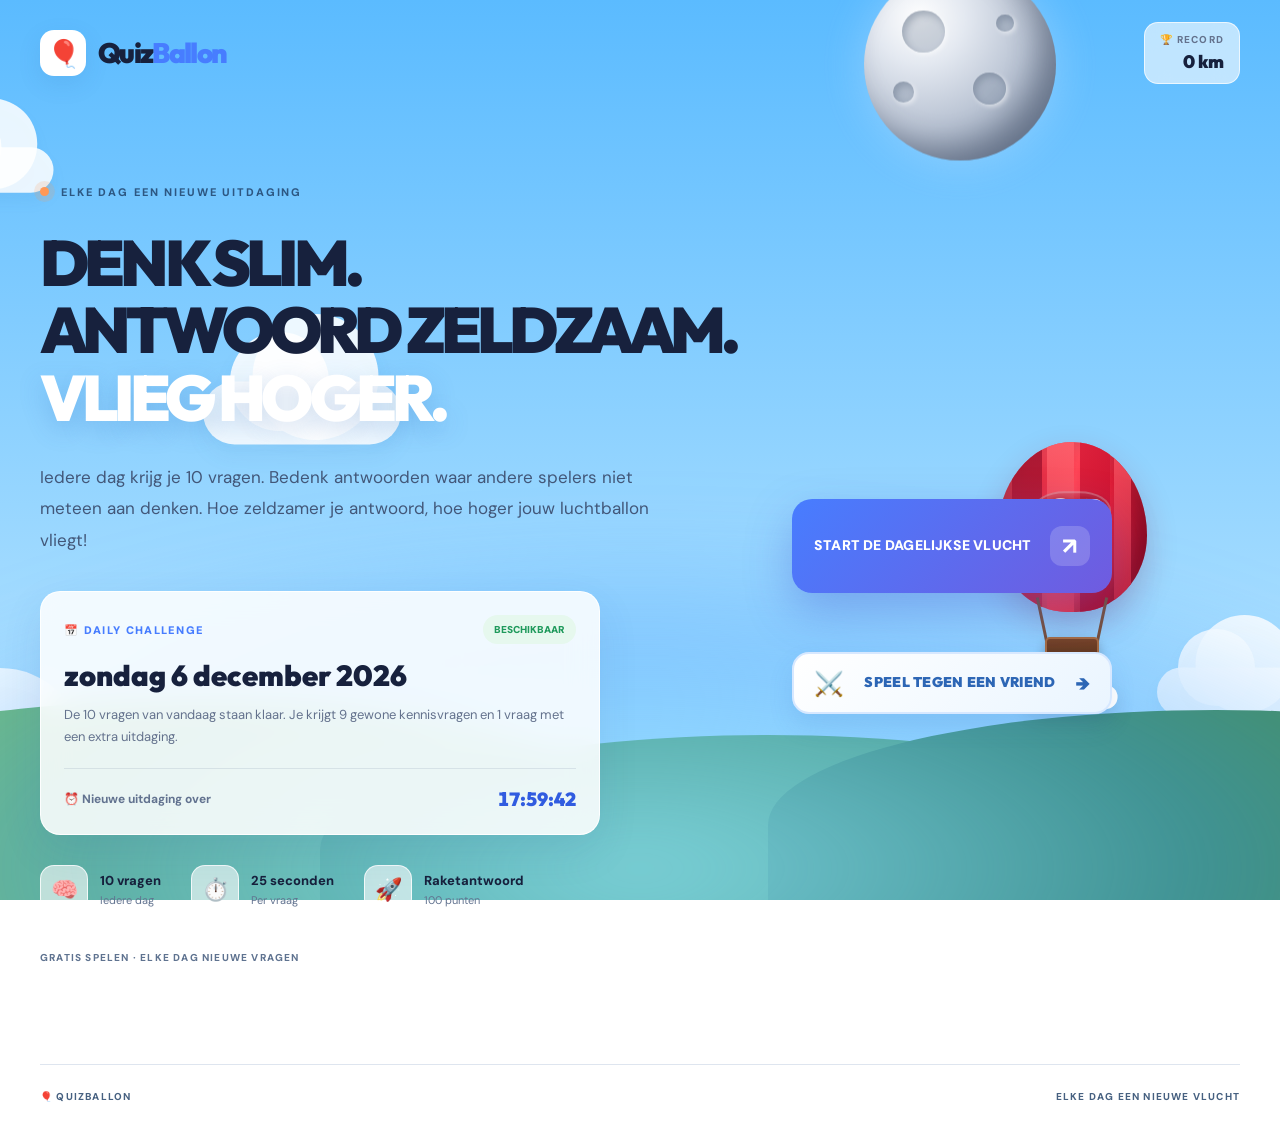
==== commit f1fb167a: "Refactor index.html for improved layout and features Updated the theme color, title, and description" ====
--- a/index.html
+++ b/index.html
@@ -9,42 +9,77 @@
     content="width=device-width, initial-scale=1.0"
   >
 
-  <meta
-    name="theme-color"
-    content="#70c8ff"
-  >
+  <meta name="theme-color" content="#70c8ff">
 
   <meta
     name="description"
-    content="Speel iedere dag QuizBallon! Denk zeldzaam, scoor punten en vlieg door de ruimte."
+    content="Speel QuizBallon! Beantwoord zeldzame vragen of daag een vriend uit voor een spannend duel."
   >
 
-  <title>QuizBallon 🎈 | Daily Challenge</title>
+  <title>QuizBallon 🎈 | Daily Challenge & Duel</title>
+
+  <!-- BASISONTWERP -->
 
   <link rel="stylesheet" href="style.css">
-  <link rel="stylesheet" href="verbeteringen.css">
-  <link rel="stylesheet" href="resultaten.css">
-  <link rel="stylesheet" href="ruimtereis.css">
+
+  <!-- VERBETERDE STARTKNOP -->
+
+  <link
+    rel="stylesheet"
+    href="verbeteringen.css"
+  >
+
+  <!-- ANTWOORDENOVERZICHT -->
+
+  <link
+    rel="stylesheet"
+    href="resultaten.css"
+  >
+
+  <!-- RUIMTEREIS -->
+
+  <link
+    rel="stylesheet"
+    href="ruimtereis.css"
+  >
+
+  <!-- NIEUW: DUEL-KNOP -->
+
+  <link
+    rel="stylesheet"
+    href="duel-home.css"
+  >
+
+  <!-- WEBAPP -->
 
   <link
     rel="manifest"
     href="manifest.webmanifest"
   >
+
 </head>
 
 <body>
 
   <div class="app" id="app">
 
-    <!-- ACHTERGROND -->
-
-    <div class="world zone-earth" id="world">
+    <!-- =====================================
+         ACHTERGROND
+    ====================================== -->
+
+    <div
+      class="world zone-earth"
+      id="world"
+    >
 
       <div class="world-gradient"></div>
 
       <div class="sun"></div>
 
-      <div class="stars" id="stars"></div>
+      <div
+        class="stars"
+        id="stars"
+      ></div>
 
       <div class="cloud cloud-one"></div>
       <div class="cloud cloud-two"></div>
@@ -52,18 +87,36 @@
       <div class="cloud cloud-four"></div>
       <div class="cloud cloud-five"></div>
 
-      <div class="planet moon" id="moon"></div>
-      <div class="planet mars" id="mars"></div>
-      <div class="planet jupiter" id="jupiter"></div>
-
-      <div class="ground" id="ground">
+      <div
+        class="planet moon"
+        id="moon"
+      ></div>
+
+      <div
+        class="planet mars"
+        id="mars"
+      ></div>
+
+      <div
+        class="planet jupiter"
+        id="jupiter"
+      ></div>
+
+      <div
+        class="ground"
+        id="ground"
+      >
+
         <div class="hill hill-one"></div>
         <div class="hill hill-two"></div>
         <div class="hill hill-three"></div>
+
       </div>
 
 
-      <!-- RODE LUCHTBALLON -->
+      <!-- ===================================
+           RODE QB-LUCHTBALLON
+      ==================================== -->
 
       <div
         class="balloon-container"
@@ -72,13 +125,29 @@
 
         <div class="balloon-shadow"></div>
 
-        <div class="balloon" id="balloon">
+        <div
+          class="balloon"
+          id="balloon"
+        >
 
           <div class="balloon-top">
-            <div class="balloon-stripe stripe-one"></div>
-            <div class="balloon-stripe stripe-two"></div>
-            <div class="balloon-stripe stripe-three"></div>
-            <div class="balloon-stripe stripe-four"></div>
+
+            <div
+              class="balloon-stripe stripe-one"
+            ></div>
+
+            <div
+              class="balloon-stripe stripe-two"
+            ></div>
+
+            <div
+              class="balloon-stripe stripe-three"
+            ></div>
+
+            <div
+              class="balloon-stripe stripe-four"
+            ></div>
+
           </div>
 
           <div class="balloon-ropes">
@@ -97,6 +166,7 @@
         </div>
 
       </div>
+
 
       <div
         class="flight-particles"
@@ -106,7 +176,9 @@
     </div>
 
 
-    <!-- HEADER -->
+    <!-- =====================================
+         HEADER
+    ====================================== -->
 
     <header class="site-header">
 
@@ -115,24 +187,35 @@
         class="logo"
         aria-label="QuizBallon homepage"
       >
+
         <span class="logo-icon">🎈</span>
 
         <span>
           Quiz<span class="logo-accent">Ballon</span>
         </span>
+
       </a>
 
       <div class="header-right">
+
         <div class="record-badge">
+
           <span>🏆 RECORD</span>
-          <strong id="header-record">0 km</strong>
-        </div>
+
+          <strong id="header-record">
+            0 km
+          </strong>
+
+        </div>
+
       </div>
 
     </header>
 
 
-    <!-- STARTSCHERM -->
+    <!-- =====================================
+         STARTSCHERM
+    ====================================== -->
 
     <main
       class="screen start-screen active"
@@ -142,17 +225,25 @@
       <div class="start-content">
 
         <div class="eyebrow">
+
           <span class="eyebrow-dot"></span>
+
           ELKE DAG EEN NIEUWE UITDAGING
+
         </div>
 
         <h1>
+
           DENK SLIM.<br>
+
           ANTWOORD ZELDZAAM.<br>
+
           <span>VLIEG HOGER.</span>
+
         </h1>
 
         <p class="start-description">
+
           Iedere dag krijg je 10 vragen.
 
           Bedenk antwoorden waar andere spelers
@@ -160,10 +251,13 @@
 
           Hoe zeldzamer je antwoord,
           hoe hoger jouw luchtballon vliegt!
+
         </p>
 
 
-        <!-- DAILY CHALLENGE -->
+        <!-- ===================================
+             DAILY CHALLENGE
+        ==================================== -->
 
         <section
           class="daily-card"
@@ -191,7 +285,10 @@
           </h2>
 
           <p id="daily-description">
-            Vandaag staan er 10 vragen voor je klaar.
+
+            Vandaag staan er 10 vragen
+            voor je klaar.
+
           </p>
 
           <div class="daily-countdown-row">
@@ -212,54 +309,106 @@
         </section>
 
 
-        <!-- SPELINFORMATIE -->
+        <!-- ===================================
+             SPELINFORMATIE
+        ==================================== -->
 
         <div class="start-features">
 
           <div class="feature">
+
             <span>🧠</span>
+
             <div>
               <strong>10 vragen</strong>
               <small>Iedere dag</small>
             </div>
+
           </div>
 
           <div class="feature">
+
             <span>⏱️</span>
+
             <div>
               <strong>25 seconden</strong>
               <small>Per vraag</small>
             </div>
+
           </div>
 
           <div class="feature">
+
             <span>🚀</span>
+
             <div>
               <strong>Raketantwoord</strong>
               <small>100 punten</small>
             </div>
-          </div>
-
-        </div>
-
-
-        <!-- STARTKNOP RECHTS -->
+
+          </div>
+
+        </div>
+
+
+        <!-- ===================================
+             DAGELIJKSE STARTKNOP
+        ==================================== -->
 
         <button
           class="primary-button start-button"
           id="start-button"
           type="button"
         >
+
           START DE DAGELIJKSE VLUCHT
+
           <span>↗</span>
+
         </button>
 
+
+        <!-- ===================================
+             NIEUW: DUEL-KNOP
+        ==================================== -->
+
+        <a
+          href="duel.html"
+          id="duel-home-link"
+          class="duel-home-link"
+        >
+
+          <span
+            class="duel-home-icon"
+            aria-hidden="true"
+          >
+            ⚔️
+          </span>
+
+          <span class="duel-home-text">
+            SPEEL TEGEN EEN VRIEND
+          </span>
+
+          <span
+            class="duel-home-arrow"
+            aria-hidden="true"
+          >
+            →
+          </span>
+
+        </a>
+
+
         <div class="start-small">
+
           GRATIS SPELEN · ELKE DAG NIEUWE VRAGEN
-        </div>
-
-
-        <!-- ANTWOORDEN NA AFLOOP -->
+
+        </div>
+
+
+        <!-- ===================================
+             ANTWOORDEN NA AFLOOP
+        ==================================== -->
 
         <div
           id="results-home-slot"
@@ -272,7 +421,9 @@
     </main>
 
 
-    <!-- SPELSCHERM -->
+    <!-- =====================================
+         SPELSCHERM
+    ====================================== -->
 
     <main
       class="screen game-screen"
@@ -281,23 +432,38 @@
 
       <div class="game-layout">
 
+        <!-- STATISTIEKEN -->
+
         <div class="game-stats">
 
           <div class="stat-box">
+
             <span>VRAAG</span>
+
             <strong>
               <span id="question-number">1</span>/10
             </strong>
+
           </div>
 
           <div class="stat-box">
+
             <span>HOOGTE</span>
-            <strong id="height-display">0 km</strong>
+
+            <strong id="height-display">
+              0 km
+            </strong>
+
           </div>
 
           <div class="stat-box">
+
             <span>PUNTEN</span>
-            <strong id="score-display">0</strong>
+
+            <strong id="score-display">
+              0
+            </strong>
+
           </div>
 
         </div>
@@ -308,21 +474,30 @@
         <div class="progress-section">
 
           <div class="progress-header">
+
             <span>JOUW VLUCHT</span>
-            <span id="zone-name">De aarde 🌍</span>
+
+            <span id="zone-name">
+              De aarde 🌍
+            </span>
+
           </div>
 
           <div class="progress-track">
+
             <div
               class="progress-fill"
               id="progress-fill"
             ></div>
-          </div>
-
-        </div>
-
-
-        <!-- VRAAGKAART -->
+
+          </div>
+
+        </div>
+
+
+        <!-- ===================================
+             VRAAGKAART
+        ==================================== -->
 
         <section
           class="question-card"
@@ -338,10 +513,19 @@
               🌍 ALGEMENE KENNIS
             </div>
 
-            <div class="timer" id="timer">
+            <div
+              class="timer"
+              id="timer"
+            >
+
               <span>⏱</span>
-              <strong id="timer-display">25</strong>
+
+              <strong id="timer-display">
+                25
+              </strong>
+
               <small>SEC</small>
+
             </div>
 
           </div>
@@ -370,7 +554,9 @@
           </div>
 
 
-          <!-- ANTWOORD -->
+          <!-- =================================
+               ANTWOORDVELD
+          ================================== -->
 
           <form
             id="answer-form"
@@ -407,7 +593,9 @@
           </form>
 
 
-          <!-- RESULTAAT PER VRAAG -->
+          <!-- =================================
+               RESULTAAT PER VRAAG
+          ================================== -->
 
           <div
             class="answer-result"
@@ -452,13 +640,17 @@
         </section>
 
 
-        <!-- ONDERKANT -->
+        <!-- ===================================
+             ONDERKANT
+        ==================================== -->
 
         <div class="game-bottom">
 
           <div class="flight-tip">
+
             💡 Een verrassend correct antwoord
             levert meestal meer punten op.
+
           </div>
 
           <button
@@ -476,7 +668,9 @@
     </main>
 
 
-    <!-- EINDSCHERM -->
+    <!-- =====================================
+         EINDSCHERM
+    ====================================== -->
 
     <main
       class="screen end-screen"
@@ -485,15 +679,20 @@
 
       <div class="end-card">
 
-        <div class="end-icon">🏆</div>
+        <div class="end-icon">
+          🏆
+        </div>
 
         <div class="end-eyebrow">
           DAILY CHALLENGE VOLTOOID
         </div>
 
         <h2>
+
           WAT EEN<br>
+
           <span>VLUCHT!</span>
+
         </h2>
 
         <p
@@ -505,23 +704,40 @@
         </p>
 
 
-        <!-- EINDSTATISTIEKEN -->
+        <!-- ===================================
+             EINDSTATISTIEKEN
+        ==================================== -->
 
         <div class="end-stats">
 
           <div class="end-stat">
+
             <span>TOTALE HOOGTE</span>
-            <strong id="end-height">0 km</strong>
+
+            <strong id="end-height">
+              0 km
+            </strong>
+
           </div>
 
           <div class="end-stat">
+
             <span>TOTALE PUNTEN</span>
-            <strong id="end-score">0</strong>
+
+            <strong id="end-score">
+              0
+            </strong>
+
           </div>
 
           <div class="end-stat">
+
             <span>GOEDE ANTWOORDEN</span>
-            <strong id="end-correct">0/10</strong>
+
+            <strong id="end-correct">
+              0/10
+            </strong>
+
           </div>
 
         </div>
@@ -537,7 +753,7 @@
         </div>
 
 
-        <!-- DAILY MELDING -->
+        <!-- DAGELIJKSE MELDING -->
 
         <div
           class="daily-end-message"
@@ -581,35 +797,173 @@
     </main>
 
 
-    <!-- FOOTER -->
+    <!-- =====================================
+         FOOTER
+    ====================================== -->
 
     <footer class="site-footer">
+
       <span>🎈 QUIZBALLON</span>
-      <span>ELKE DAG EEN NIEUWE VLUCHT</span>
+
+      <span>
+        ELKE DAG EEN NIEUWE VLUCHT
+      </span>
+
     </footer>
 
   </div>
 
 
-  <!-- JAVASCRIPT: VOLGORDE IS BELANGRIJK -->
-
+  <!-- =====================================
+       JAVASCRIPT
+       LAAD DE BESTANDEN IN DEZE VOLGORDE
+  ====================================== -->
+
+  <!-- BASISVRAGEN -->
   <script src="vragen.js"></script>
 
+  <!-- SPELLOGICA -->
   <script src="script.js"></script>
 
+  <!-- UITGEBREIDE ANTWOORDEN -->
   <script src="antwoorduitbreiding.js"></script>
 
+  <!-- GESCHIEDENIS -->
   <script src="geschiedenis.js"></script>
 
+  <!-- EXTRA VRAGEN -->
   <script src="vragen-uitbreiding.js"></script>
 
+  <!-- 100 VRAAGVARIANTEN -->
   <script src="vragen-100.js"></script>
 
+  <!-- DAGELIJKSE UITDAGING -->
   <script src="daily.js"></script>
 
+  <!-- ANTWOORDENOVERZICHT -->
   <script src="resultaten.js"></script>
 
+  <!-- RUIMTEREIS -->
   <script src="ruimtereis.js"></script>
+
+
+  <!-- =====================================
+       DUEL-KNOP ONDER STARTKNOP
+
+       Op desktop meten we waar de
+       bestaande dagelijkse startknop staat.
+
+       De Duel-knop wordt daaronder
+       geplaatst.
+
+       Op mobiele schermen blijft
+       de normale paginavolgorde gelden.
+  ====================================== -->
+
+  <script>
+    (function () {
+      "use strict";
+
+      const startButton =
+        document.getElementById("start-button");
+
+      const duelLink =
+        document.getElementById("duel-home-link");
+
+      if (!startButton || !duelLink) {
+        return;
+      }
+
+      function positionDuelButton() {
+        /*
+         * Klein scherm:
+         * normale opmaak gebruiken.
+         */
+
+        if (window.innerWidth < 900) {
+          duelLink.classList.remove(
+            "is-positioned"
+          );
+
+          duelLink.style.left = "";
+          duelLink.style.top = "";
+          duelLink.style.width = "";
+
+          return;
+        }
+
+        const buttonStyle =
+          window.getComputedStyle(startButton);
+
+        /*
+         * Alleen absoluut/fixed geplaatste
+         * startknoppen hebben een aparte
+         * positionering nodig.
+         */
+
+        if (
+          buttonStyle.position !== "absolute" &&
+          buttonStyle.position !== "fixed"
+        ) {
+          duelLink.classList.remove(
+            "is-positioned"
+          );
+
+          duelLink.style.left = "";
+          duelLink.style.top = "";
+          duelLink.style.width = "";
+
+          return;
+        }
+
+        const rect =
+          startButton.getBoundingClientRect();
+
+        if (!rect.width || !rect.height) {
+          return;
+        }
+
+        const width = Math.min(
+          rect.width,
+          window.innerWidth - 32
+        );
+
+        const left = Math.max(
+          16,
+          Math.min(
+            rect.left,
+            window.innerWidth - width - 16
+          )
+        );
+
+        duelLink.classList.add(
+          "is-positioned"
+        );
+
+        duelLink.style.left =
+          left + "px";
+
+        duelLink.style.top =
+          rect.bottom + 14 + "px";
+
+        duelLink.style.width =
+          width + "px";
+      }
+
+      window.addEventListener(
+        "load",
+        positionDuelButton
+      );
+
+      window.addEventListener(
+        "resize",
+        positionDuelButton
+      );
+
+      positionDuelButton();
+
+    })();
+  </script>
 
 </body>
 </html>
--- a/duel-home.css
+++ b/duel-home.css
@@ -0,0 +1,138 @@
+/* ======================================================
+   QUIZBALLON HOMEPAGE
+   NIEUWE DUEL-KNOP
+
+   De dagelijkse startknop blijft staan.
+
+   De Duel-knop komt eronder en
+   krijgt dezelfde lichte, vrolijke
+   stijl als de rest van QuizBallon.
+====================================================== */
+
+.duel-home-link {
+  position: relative;
+  z-index: 30;
+
+  display: inline-flex;
+  align-items: center;
+  justify-content: center;
+  gap: 12px;
+
+  width: min(100%, 360px);
+
+  min-height: 62px;
+
+  margin-top: 15px;
+  padding: 16px 20px;
+
+  border: 2px solid #d7e8ff;
+  border-radius: 17px;
+
+  background:
+    linear-gradient(
+      135deg,
+      #ffffff,
+      #eaf5ff
+    );
+
+  color: #2d66b5;
+
+  font-family:
+    "Outfit",
+    Arial,
+    sans-serif;
+
+  font-size: 14px;
+  font-weight: 1000;
+
+  letter-spacing: .02em;
+
+  text-align: center;
+  text-decoration: none;
+
+  box-shadow:
+    0 12px 25px rgba(51, 108, 187, .13);
+
+  transition:
+    transform .2s ease,
+    box-shadow .2s ease,
+    background .2s ease;
+}
+
+.duel-home-link:hover {
+  transform: translateY(-3px);
+
+  background:
+    linear-gradient(
+      135deg,
+      #fff,
+      #ddecff
+    );
+
+  box-shadow:
+    0 15px 30px rgba(51, 108, 187, .18);
+}
+
+.duel-home-link:focus-visible {
+  outline: 3px solid #3584ee;
+  outline-offset: 4px;
+}
+
+.duel-home-icon {
+  font-size: 24px;
+  line-height: 1;
+}
+
+.duel-home-text {
+  flex: 1;
+
+  line-height: 1.35;
+  overflow-wrap: anywhere;
+}
+
+.duel-home-arrow {
+  font-size: 21px;
+}
+
+
+/* ======================================================
+   DESKTOP
+
+   Het script in index.html kan de
+   knop exact onder de bestaande
+   startknop positioneren.
+====================================================== */
+
+@media (min-width: 900px) {
+  .duel-home-link.is-positioned {
+    position: fixed;
+
+    margin: 0;
+
+    z-index: 40;
+  }
+}
+
+
+/* ======================================================
+   MOBIEL
+
+   Op telefoons blijft de Duel-knop
+   gewoon onder de dagelijkse knop
+   in de normale paginavolgorde.
+====================================================== */
+
+@media (max-width: 899px) {
+  .duel-home-link {
+    display: flex;
+    width: min(100%, 390px);
+
+    margin: 18px auto 0;
+  }
+}
+
+@media (prefers-reduced-motion: reduce) {
+  .duel-home-link {
+    transition: none;
+  }
+}
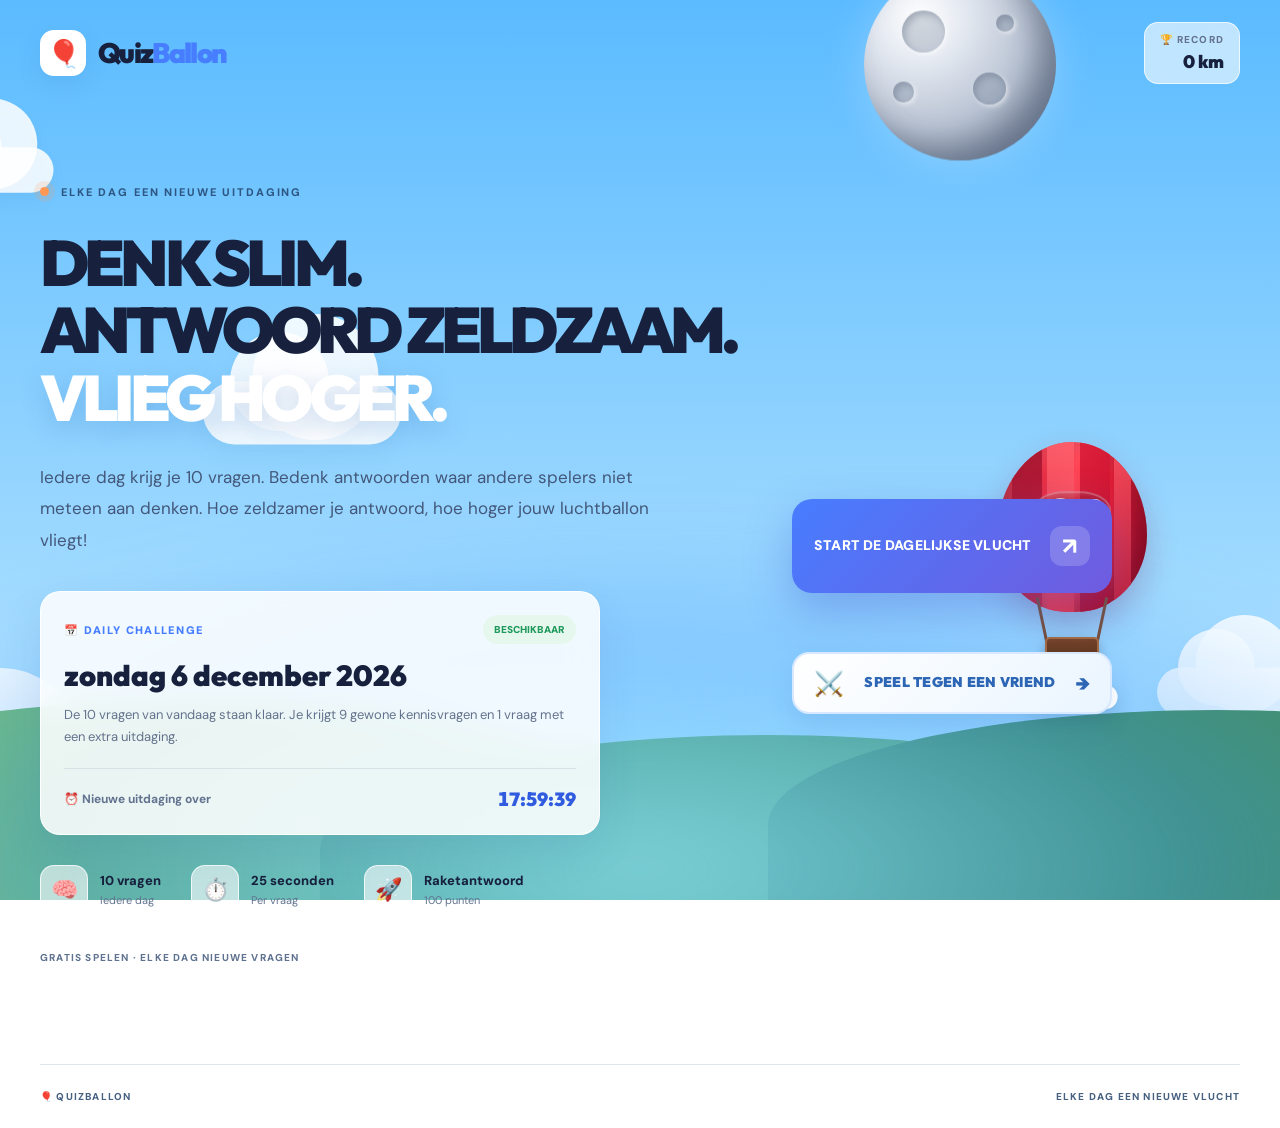
==== commit 331474ad: "Refactor comments and update duel button section Updated comments for clarity and removed 'NIEUW' fr" ====
--- a/index.html
+++ b/index.html
@@ -43,7 +43,7 @@
     href="ruimtereis.css"
   >
 
-  <!-- NIEUW: DUEL-KNOP -->
+  <!-- DUEL-KNOP -->
 
   <link
     rel="stylesheet"
@@ -369,7 +369,7 @@
 
 
         <!-- ===================================
-             NIEUW: DUEL-KNOP
+             DUEL-KNOP
         ==================================== -->
 
         <a
@@ -816,34 +816,109 @@
 
   <!-- =====================================
        JAVASCRIPT
-       LAAD DE BESTANDEN IN DEZE VOLGORDE
-  ====================================== -->
-
-  <!-- BASISVRAGEN -->
+
+       BELANGRIJK:
+       BESTANDEN IN DEZE VOLGORDE LADEN
+  ====================================== -->
+
+
+  <!-- =====================================
+       1. BASISVRAGEN
+  ====================================== -->
+
   <script src="vragen.js"></script>
 
-  <!-- SPELLOGICA -->
+
+  <!-- =====================================
+       2. SPELLOGICA
+
+       Dit bestand maakt de eerste
+       uitgebreide antwoordenbank.
+  ====================================== -->
+
   <script src="script.js"></script>
 
-  <!-- UITGEBREIDE ANTWOORDEN -->
+
+  <!-- =====================================
+       3. BESTAANDE ANTWOORDUITBREIDING
+  ====================================== -->
+
   <script src="antwoorduitbreiding.js"></script>
 
-  <!-- GESCHIEDENIS -->
+
+  <!-- =====================================
+       4. GESCHIEDENIS
+  ====================================== -->
+
   <script src="geschiedenis.js"></script>
 
-  <!-- EXTRA VRAGEN -->
+
+  <!-- =====================================
+       5. EXTRA KENNISVRAGEN
+  ====================================== -->
+
   <script src="vragen-uitbreiding.js"></script>
 
-  <!-- 100 VRAAGVARIANTEN -->
+
+  <!-- =====================================
+       6. NIEUW: 50 MODEVRAGEN
+
+       Deze vragen worden toegevoegd
+       aan de gewone vragenbank.
+
+       Ze krijgen ieder een eigen
+       onderwerp voor de Daily.
+  ====================================== -->
+
+  <script src="mode-vragen.js"></script>
+
+
+  <!-- =====================================
+       7. NIEUW: CENTRALE ANTWOORDENBANK
+
+       Deze wordt toegepast voordat
+       de 100 lettervarianten
+       worden gegenereerd.
+
+       Daardoor gebruiken die varianten
+       de ruimere antwoordenlijsten.
+  ====================================== -->
+
+  <script src="quizballon-antwoorden-extra.js"></script>
+
+
+  <!-- =====================================
+       8. 100 LETTERVARIANTEN
+
+       De lettervragen worden gemaakt
+       nadat alle gewone antwoorden
+       zijn uitgebreid.
+  ====================================== -->
+
   <script src="vragen-100.js"></script>
 
-  <!-- DAGELIJKSE UITDAGING -->
+
+  <!-- =====================================
+       9. DAILY CHALLENGE
+
+       Selecteert 10 onderwerpen
+       uit alle geladen vragen.
+  ====================================== -->
+
   <script src="daily.js"></script>
 
-  <!-- ANTWOORDENOVERZICHT -->
+
+  <!-- =====================================
+       10. ANTWOORDENOVERZICHT
+  ====================================== -->
+
   <script src="resultaten.js"></script>
 
-  <!-- RUIMTEREIS -->
+
+  <!-- =====================================
+       11. RUIMTEREIS
+  ====================================== -->
+
   <script src="ruimtereis.js"></script>
 
 
@@ -875,6 +950,7 @@
       }
 
       function positionDuelButton() {
+
         /*
          * Klein scherm:
          * normale opmaak gebruiken.
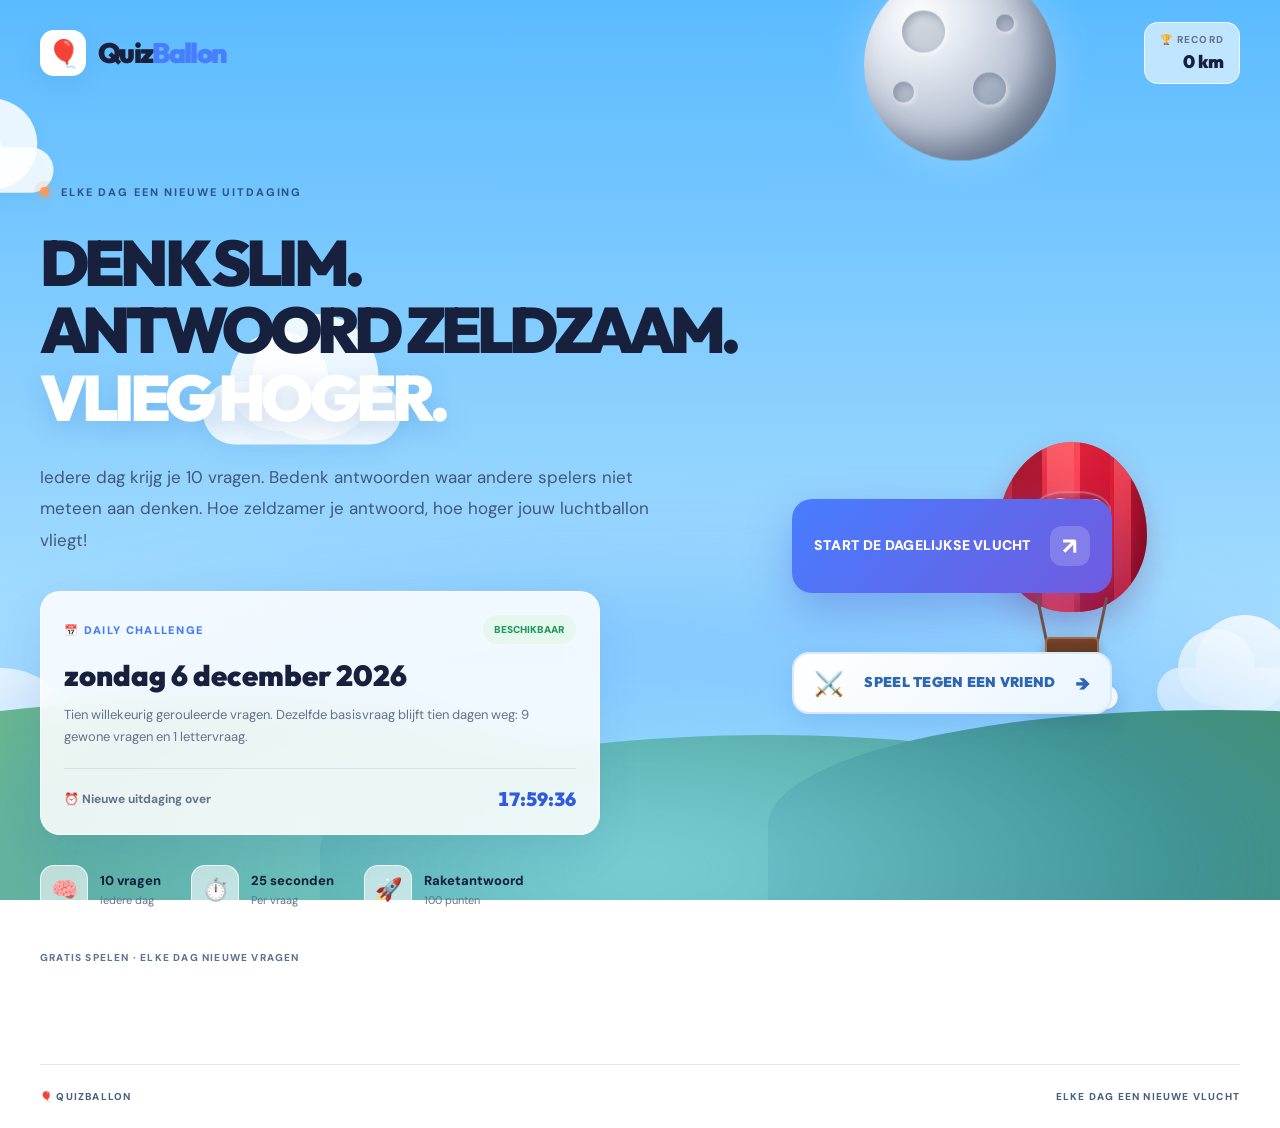
==== commit 2b42451d: "Refactor index.html for improved layout and content Updated HTML structure and content for QuizBallo" ====
--- a/index.html
+++ b/index.html
@@ -2,6 +2,7 @@
 <html lang="nl">
 
 <head>
+
   <meta charset="UTF-8">
 
   <meta
@@ -9,63 +10,193 @@
     content="width=device-width, initial-scale=1.0"
   >
 
-  <meta name="theme-color" content="#70c8ff">
+  <meta
+    name="theme-color"
+    content="#70c8ff"
+  >
 
   <meta
     name="description"
-    content="Speel QuizBallon! Beantwoord zeldzame vragen of daag een vriend uit voor een spannend duel."
+    content="QuizBallon: elke dag tien nieuwe vragen of speel Duel."
   >
 
-  <title>QuizBallon 🎈 | Daily Challenge & Duel</title>
-
-  <!-- BASISONTWERP -->
+  <title>
+    QuizBallon 🎈 | Daily Challenge & Duel
+  </title>
+
+
+  <!-- BESTAANDE STIJLEN -->
 
   <link rel="stylesheet" href="style.css">
-
-  <!-- VERBETERDE STARTKNOP -->
 
   <link
     rel="stylesheet"
     href="verbeteringen.css"
   >
 
-  <!-- ANTWOORDENOVERZICHT -->
-
   <link
     rel="stylesheet"
     href="resultaten.css"
   >
 
-  <!-- RUIMTEREIS -->
-
   <link
     rel="stylesheet"
     href="ruimtereis.css"
   >
 
-  <!-- DUEL-KNOP -->
-
   <link
     rel="stylesheet"
     href="duel-home.css"
   >
 
-  <!-- WEBAPP -->
-
   <link
     rel="manifest"
     href="manifest.webmanifest"
   >
 
+
+  <!-- DAILY-KAART STYLING -->
+
+  <style>
+
+    .daily-card {
+      width: min(100%, 560px);
+      margin: 0 0 30px;
+      padding: 23px;
+
+      border: 1px solid rgba(255,255,255,.9);
+      border-radius: 20px;
+
+      background: rgba(255,255,255,.87);
+
+      box-shadow:
+        0 16px 40px rgba(36,82,143,.10);
+
+      backdrop-filter: blur(15px);
+    }
+
+    .daily-card-top {
+      display: flex;
+      align-items: center;
+      justify-content: space-between;
+      flex-wrap: wrap;
+      gap: 12px;
+      margin-bottom: 15px;
+    }
+
+    .daily-label {
+      color: #477dff;
+      font-size: 11px;
+      font-weight: 900;
+      letter-spacing: .12em;
+    }
+
+    .daily-status {
+      display: inline-block;
+      padding: 8px 11px;
+      border-radius: 100px;
+
+      background: #e6f8ee;
+      color: #209a5c;
+
+      font-size: 10px;
+      font-weight: 900;
+    }
+
+    .daily-status.completed {
+      background: #edf0ff;
+      color: #5559c9;
+    }
+
+    .daily-card h2 {
+      margin: 0 0 10px;
+      color: #17213d;
+
+      font-family:
+        Outfit, Arial, sans-serif;
+
+      font-size: clamp(23px, 4vw, 29px);
+      font-weight: 900;
+      line-height: 1.2;
+    }
+
+    .daily-card p {
+      margin: 0;
+      color: #64728d;
+      font-size: 13px;
+      line-height: 1.7;
+    }
+
+    .daily-countdown-row {
+      display: flex;
+      align-items: center;
+      justify-content: space-between;
+      gap: 15px;
+
+      margin-top: 20px;
+      padding-top: 18px;
+
+      border-top:
+        1px solid rgba(32,53,99,.1);
+    }
+
+    .daily-countdown-row span {
+      color: #62728f;
+      font-size: 12px;
+      font-weight: 700;
+    }
+
+    .daily-countdown-row strong {
+      color: #315ce0;
+
+      font-family:
+        Outfit, Arial, sans-serif;
+
+      font-size: 19px;
+      font-weight: 900;
+
+      font-variant-numeric:
+        tabular-nums;
+
+      white-space: nowrap;
+    }
+
+    .daily-end-message {
+      margin: 0 0 20px;
+      padding: 16px;
+
+      border: 1px solid #d7e3ff;
+      border-radius: 13px;
+
+      background: #eef4ff;
+      color: #3157a9;
+
+      font-size: 13px;
+      font-weight: 800;
+      line-height: 1.65;
+    }
+
+    .start-button:disabled,
+    .restart-button:disabled {
+      opacity: .7;
+      cursor: not-allowed;
+      background: #667ca5;
+      box-shadow: none;
+    }
+
+  </style>
+
 </head>
 
+
 <body>
 
   <div class="app" id="app">
 
-    <!-- =====================================
+
+    <!-- ==================================
          ACHTERGROND
-    ====================================== -->
+    =================================== -->
 
     <div
       class="world zone-earth"
@@ -108,15 +239,15 @@
       >
 
         <div class="hill hill-one"></div>
+
         <div class="hill hill-two"></div>
+
         <div class="hill hill-three"></div>
 
       </div>
 
 
-      <!-- ===================================
-           RODE QB-LUCHTBALLON
-      ==================================== -->
+      <!-- LUCHTBALLON -->
 
       <div
         class="balloon-container"
@@ -151,22 +282,28 @@
           </div>
 
           <div class="balloon-ropes">
+
             <span></span>
+
             <span></span>
+
           </div>
 
           <div class="balloon-basket">
+
             <span>QB</span>
+
           </div>
 
         </div>
 
         <div class="balloon-name">
+
           QUIZBALLON
+
         </div>
 
       </div>
-
 
       <div
         class="flight-particles"
@@ -176,9 +313,9 @@
     </div>
 
 
-    <!-- =====================================
+    <!-- ==================================
          HEADER
-    ====================================== -->
+    =================================== -->
 
     <header class="site-header">
 
@@ -188,14 +325,21 @@
         aria-label="QuizBallon homepage"
       >
 
-        <span class="logo-icon">🎈</span>
+        <span class="logo-icon">
+
+          🎈
+
+        </span>
 
         <span>
+
           Quiz<span class="logo-accent">Ballon</span>
+
         </span>
 
       </a>
 
+
       <div class="header-right">
 
         <div class="record-badge">
@@ -203,7 +347,9 @@
           <span>🏆 RECORD</span>
 
           <strong id="header-record">
+
             0 km
+
           </strong>
 
         </div>
@@ -213,9 +359,9 @@
     </header>
 
 
-    <!-- =====================================
+    <!-- ==================================
          STARTSCHERM
-    ====================================== -->
+    =================================== -->
 
     <main
       class="screen start-screen active"
@@ -232,6 +378,7 @@
 
         </div>
 
+
         <h1>
 
           DENK SLIM.<br>
@@ -241,6 +388,7 @@
           <span>VLIEG HOGER.</span>
 
         </h1>
+
 
         <p class="start-description">
 
@@ -255,9 +403,7 @@
         </p>
 
 
-        <!-- ===================================
-             DAILY CHALLENGE
-        ==================================== -->
+        <!-- DAILY CHALLENGE -->
 
         <section
           class="daily-card"
@@ -268,21 +414,29 @@
           <div class="daily-card-top">
 
             <span class="daily-label">
+
               📅 DAILY CHALLENGE
+
             </span>
 
             <span
               class="daily-status"
               id="daily-status"
             >
+
               BESCHIKBAAR
+
             </span>
 
           </div>
 
+
           <h2 id="daily-date">
+
             Uitdaging van vandaag
+
           </h2>
+
 
           <p id="daily-description">
 
@@ -291,17 +445,22 @@
 
           </p>
 
+
           <div class="daily-countdown-row">
 
             <span>
+
               ⏰ Nieuwe uitdaging over
+
             </span>
 
             <strong
               id="daily-countdown"
               aria-live="off"
             >
+
               00:00:00
+
             </strong>
 
           </div>
@@ -309,9 +468,7 @@
         </section>
 
 
-        <!-- ===================================
-             SPELINFORMATIE
-        ==================================== -->
+        <!-- SPELINFORMATIE -->
 
         <div class="start-features">
 
@@ -320,30 +477,41 @@
             <span>🧠</span>
 
             <div>
+
               <strong>10 vragen</strong>
+
               <small>Iedere dag</small>
+
             </div>
 
           </div>
 
+
           <div class="feature">
 
             <span>⏱️</span>
 
             <div>
+
               <strong>25 seconden</strong>
+
               <small>Per vraag</small>
+
             </div>
 
           </div>
 
+
           <div class="feature">
 
             <span>🚀</span>
 
             <div>
+
               <strong>Raketantwoord</strong>
+
               <small>100 punten</small>
+
             </div>
 
           </div>
@@ -351,9 +519,7 @@
         </div>
 
 
-        <!-- ===================================
-             DAGELIJKSE STARTKNOP
-        ==================================== -->
+        <!-- STARTKNOP -->
 
         <button
           class="primary-button start-button"
@@ -368,9 +534,7 @@
         </button>
 
 
-        <!-- ===================================
-             DUEL-KNOP
-        ==================================== -->
+        <!-- DUEL -->
 
         <a
           href="duel.html"
@@ -382,18 +546,24 @@
             class="duel-home-icon"
             aria-hidden="true"
           >
+
             ⚔️
+
           </span>
 
           <span class="duel-home-text">
+
             SPEEL TEGEN EEN VRIEND
+
           </span>
 
           <span
             class="duel-home-arrow"
             aria-hidden="true"
           >
+
             →
+
           </span>
 
         </a>
@@ -405,10 +575,6 @@
 
         </div>
 
-
-        <!-- ===================================
-             ANTWOORDEN NA AFLOOP
-        ==================================== -->
 
         <div
           id="results-home-slot"
@@ -421,9 +587,9 @@
     </main>
 
 
-    <!-- =====================================
+    <!-- ==================================
          SPELSCHERM
-    ====================================== -->
+    =================================== -->
 
     <main
       class="screen game-screen"
@@ -432,6 +598,7 @@
 
       <div class="game-layout">
 
+
         <!-- STATISTIEKEN -->
 
         <div class="game-stats">
@@ -441,27 +608,35 @@
             <span>VRAAG</span>
 
             <strong>
+
               <span id="question-number">1</span>/10
+
             </strong>
 
           </div>
 
+
           <div class="stat-box">
 
             <span>HOOGTE</span>
 
             <strong id="height-display">
+
               0 km
+
             </strong>
 
           </div>
 
+
           <div class="stat-box">
 
             <span>PUNTEN</span>
 
             <strong id="score-display">
+
               0
+
             </strong>
 
           </div>
@@ -478,7 +653,9 @@
             <span>JOUW VLUCHT</span>
 
             <span id="zone-name">
+
               De aarde 🌍
+
             </span>
 
           </div>
@@ -495,9 +672,7 @@
         </div>
 
 
-        <!-- ===================================
-             VRAAGKAART
-        ==================================== -->
+        <!-- VRAAG -->
 
         <section
           class="question-card"
@@ -510,7 +685,9 @@
               class="question-category"
               id="question-category"
             >
+
               🌍 ALGEMENE KENNIS
+
             </div>
 
             <div
@@ -521,7 +698,9 @@
               <span>⏱</span>
 
               <strong id="timer-display">
+
                 25
+
               </strong>
 
               <small>SEC</small>
@@ -531,32 +710,34 @@
           </div>
 
 
-          <!-- VRAAG -->
-
           <div class="question-content">
 
             <div class="question-label">
+
               GEEF EEN ZELDZAAM ANTWOORD
+
             </div>
 
             <h2 id="question-text">
+
               Hier verschijnt je vraag.
+
             </h2>
 
             <p
               class="question-hint"
               id="question-hint"
             >
+
               Hoe minder voor de hand liggend,
               hoe beter.
+
             </p>
 
           </div>
 
 
-          <!-- =================================
-               ANTWOORDVELD
-          ================================== -->
+          <!-- ANTWOORDVELD -->
 
           <form
             id="answer-form"
@@ -567,8 +748,11 @@
               class="input-label"
               for="answer-input"
             >
+
               JOUW ANTWOORD
+
             </label>
+
 
             <input
               type="text"
@@ -581,21 +765,23 @@
               required
             >
 
+
             <button
               type="submit"
               class="primary-button answer-button"
               id="answer-button"
             >
+
               CONTROLEER ANTWOORD
+
               <span>→</span>
+
             </button>
 
           </form>
 
 
-          <!-- =================================
-               RESULTAAT PER VRAAG
-          ================================== -->
+          <!-- RESULTAAT -->
 
           <div
             class="answer-result"
@@ -608,31 +794,43 @@
               class="result-icon"
               id="result-icon"
             >
+
               ⭐
+
             </div>
 
             <h3 id="result-title">
+
               Goed antwoord!
+
             </h3>
 
             <p id="result-description">
+
               Je luchtballon stijgt!
+
             </p>
 
             <div
               class="result-points"
               id="result-points"
             >
+
               +50 PUNTEN
+
             </div>
+
 
             <button
               type="button"
               class="primary-button next-button"
               id="next-button"
             >
+
               VOLGENDE VRAAG
+
               <span>→</span>
+
             </button>
 
           </div>
@@ -640,9 +838,7 @@
         </section>
 
 
-        <!-- ===================================
-             ONDERKANT
-        ==================================== -->
+        <!-- ONDERKANT -->
 
         <div class="game-bottom">
 
@@ -652,13 +848,16 @@
             levert meestal meer punten op.
 
           </div>
+
 
           <button
             id="quit-button"
             class="text-button"
             type="button"
           >
+
             Stop vlucht
+
           </button>
 
         </div>
@@ -668,9 +867,9 @@
     </main>
 
 
-    <!-- =====================================
+    <!-- ==================================
          EINDSCHERM
-    ====================================== -->
+    =================================== -->
 
     <main
       class="screen end-screen"
@@ -680,12 +879,18 @@
       <div class="end-card">
 
         <div class="end-icon">
+
           🏆
-        </div>
+
+        </div>
+
 
         <div class="end-eyebrow">
+
           DAILY CHALLENGE VOLTOOID
-        </div>
+
+        </div>
+
 
         <h2>
 
@@ -694,19 +899,20 @@
           <span>VLUCHT!</span>
 
         </h2>
+
 
         <p
           class="end-description"
           id="end-description"
         >
+
           Je hebt de dagelijkse
           uitdaging voltooid!
+
         </p>
 
 
-        <!-- ===================================
-             EINDSTATISTIEKEN
-        ==================================== -->
+        <!-- EINDSCORES -->
 
         <div class="end-stats">
 
@@ -715,56 +921,62 @@
             <span>TOTALE HOOGTE</span>
 
             <strong id="end-height">
+
               0 km
+
             </strong>
 
           </div>
 
+
           <div class="end-stat">
 
             <span>TOTALE PUNTEN</span>
 
             <strong id="end-score">
+
               0
+
             </strong>
 
           </div>
 
+
           <div class="end-stat">
 
             <span>GOEDE ANTWOORDEN</span>
 
             <strong id="end-correct">
+
               0/10
+
             </strong>
 
           </div>
 
         </div>
 
-
-        <!-- RECORD -->
 
         <div
           class="end-record"
           id="end-record"
         >
+
           🎈 Goed gevlogen!
-        </div>
-
-
-        <!-- DAGELIJKSE MELDING -->
+
+        </div>
+
 
         <div
           class="daily-end-message"
           id="daily-end-message"
         >
+
           📅 Kom morgen terug
           voor 10 nieuwe vragen!
-        </div>
-
-
-        <!-- ANTWOORDENOVERZICHT -->
+
+        </div>
+
 
         <div
           id="results-end-slot"
@@ -780,16 +992,22 @@
           id="restart-button"
           type="button"
         >
+
           MORGEN WEER SPELEN
+
           <span>↗</span>
+
         </button>
+
 
         <button
           class="secondary-button"
           id="home-button"
           type="button"
         >
+
           TERUG NAAR BEGIN
+
         </button>
 
       </div>
@@ -797,9 +1015,7 @@
     </main>
 
 
-    <!-- =====================================
-         FOOTER
-    ====================================== -->
+    <!-- FOOTER -->
 
     <footer class="site-footer">
 
@@ -814,231 +1030,187 @@
   </div>
 
 
-  <!-- =====================================
+  <!-- ==================================
        JAVASCRIPT
 
-       BELANGRIJK:
-       BESTANDEN IN DEZE VOLGORDE LADEN
-  ====================================== -->
-
-
-  <!-- =====================================
-       1. BASISVRAGEN
-  ====================================== -->
+       DE VOLGORDE IS BELANGRIJK
+  =================================== -->
+
+
+  <!-- 1. BASISVRAGEN -->
 
   <script src="vragen.js"></script>
 
 
-  <!-- =====================================
-       2. SPELLOGICA
-
-       Dit bestand maakt de eerste
-       uitgebreide antwoordenbank.
-  ====================================== -->
+  <!-- 2. BESTAANDE SPELLOGICA -->
 
   <script src="script.js"></script>
 
 
-  <!-- =====================================
-       3. BESTAANDE ANTWOORDUITBREIDING
-  ====================================== -->
+  <!-- 3. OUDE ANTWOORDUITBREIDING -->
 
   <script src="antwoorduitbreiding.js"></script>
 
 
-  <!-- =====================================
-       4. GESCHIEDENIS
-  ====================================== -->
+  <!-- 4. GESCHIEDENIS -->
 
   <script src="geschiedenis.js"></script>
 
 
-  <!-- =====================================
-       5. EXTRA KENNISVRAGEN
-  ====================================== -->
+  <!-- 5. EXTRA KENNISVRAGEN -->
 
   <script src="vragen-uitbreiding.js"></script>
 
 
-  <!-- =====================================
-       6. NIEUW: 50 MODEVRAGEN
-
-       Deze vragen worden toegevoegd
-       aan de gewone vragenbank.
-
-       Ze krijgen ieder een eigen
-       onderwerp voor de Daily.
-  ====================================== -->
+  <!-- 6. 50 MODEVRAGEN -->
 
   <script src="mode-vragen.js"></script>
 
 
-  <!-- =====================================
-       7. NIEUW: CENTRALE ANTWOORDENBANK
-
-       Deze wordt toegepast voordat
-       de 100 lettervarianten
-       worden gegenereerd.
-
-       Daardoor gebruiken die varianten
-       de ruimere antwoordenlijsten.
-  ====================================== -->
+  <!-- 7. 56 NIEUWE KENNISVRAGEN -->
+
+  <script src="vragen-nieuw.js"></script>
+
+
+  <!-- 8. GROTERE ANTWOORDENBANK -->
 
   <script src="quizballon-antwoorden-extra.js"></script>
 
 
-  <!-- =====================================
-       8. 100 LETTERVARIANTEN
-
-       De lettervragen worden gemaakt
-       nadat alle gewone antwoorden
-       zijn uitgebreid.
-  ====================================== -->
+  <!-- 9. BESTAANDE LETTERVARIANTEN -->
 
   <script src="vragen-100.js"></script>
 
 
-  <!-- =====================================
-       9. DAILY CHALLENGE
-
-       Selecteert 10 onderwerpen
-       uit alle geladen vragen.
-  ====================================== -->
+  <!-- 10. NIEUWE DAILY V6 -->
 
   <script src="daily.js"></script>
 
 
-  <!-- =====================================
-       10. ANTWOORDENOVERZICHT
-  ====================================== -->
+  <!-- 11. ANTWOORDENOVERZICHT -->
 
   <script src="resultaten.js"></script>
 
 
-  <!-- =====================================
-       11. RUIMTEREIS
-  ====================================== -->
+  <!-- 12. RUIMTEREIS -->
 
   <script src="ruimtereis.js"></script>
 
 
-  <!-- =====================================
-       DUEL-KNOP ONDER STARTKNOP
-
-       Op desktop meten we waar de
-       bestaande dagelijkse startknop staat.
-
-       De Duel-knop wordt daaronder
-       geplaatst.
-
-       Op mobiele schermen blijft
-       de normale paginavolgorde gelden.
-  ====================================== -->
+  <!-- ==================================
+       DUEL-KNOP POSITIONEREN
+  =================================== -->
 
   <script>
+
     (function () {
+
       "use strict";
 
-      const startButton =
-        document.getElementById("start-button");
-
-      const duelLink =
-        document.getElementById("duel-home-link");
-
-      if (!startButton || !duelLink) {
+      const start =
+        document.getElementById(
+          "start-button"
+        );
+
+      const duel =
+        document.getElementById(
+          "duel-home-link"
+        );
+
+      if (!start || !duel) {
         return;
       }
 
-      function positionDuelButton() {
-
-        /*
-         * Klein scherm:
-         * normale opmaak gebruiken.
-         */
-
-        if (window.innerWidth < 900) {
-          duelLink.classList.remove(
+
+      function position() {
+
+        const style =
+          getComputedStyle(
+            start
+          );
+
+
+        if (
+          innerWidth < 900 ||
+          (
+            style.position !== "absolute" &&
+            style.position !== "fixed"
+          )
+        ) {
+
+          duel.classList.remove(
             "is-positioned"
           );
 
-          duelLink.style.left = "";
-          duelLink.style.top = "";
-          duelLink.style.width = "";
-
+          duel.style.left = "";
+          duel.style.top = "";
+          duel.style.width = "";
+
+          return;
+
+        }
+
+
+        const rect =
+          start.getBoundingClientRect();
+
+
+        if (
+          !rect.width ||
+          !rect.height
+        ) {
           return;
         }
 
-        const buttonStyle =
-          window.getComputedStyle(startButton);
-
-        /*
-         * Alleen absoluut/fixed geplaatste
-         * startknoppen hebben een aparte
-         * positionering nodig.
-         */
-
-        if (
-          buttonStyle.position !== "absolute" &&
-          buttonStyle.position !== "fixed"
-        ) {
-          duelLink.classList.remove(
-            "is-positioned"
+
+        const width =
+          Math.min(
+            rect.width,
+            innerWidth - 32
           );
 
-          duelLink.style.left = "";
-          duelLink.style.top = "";
-          duelLink.style.width = "";
-
-          return;
-        }
-
-        const rect =
-          startButton.getBoundingClientRect();
-
-        if (!rect.width || !rect.height) {
-          return;
-        }
-
-        const width = Math.min(
-          rect.width,
-          window.innerWidth - 32
-        );
-
-        const left = Math.max(
-          16,
-          Math.min(
-            rect.left,
-            window.innerWidth - width - 16
-          )
-        );
-
-        duelLink.classList.add(
+
+        const left =
+          Math.max(
+            16,
+            Math.min(
+              rect.left,
+              innerWidth - width - 16
+            )
+          );
+
+
+        duel.classList.add(
           "is-positioned"
         );
 
-        duelLink.style.left =
+
+        duel.style.left =
           left + "px";
 
-        duelLink.style.top =
+        duel.style.top =
           rect.bottom + 14 + "px";
 
-        duelLink.style.width =
+        duel.style.width =
           width + "px";
+
       }
 
-      window.addEventListener(
+
+      addEventListener(
         "load",
-        positionDuelButton
+        position
       );
 
-      window.addEventListener(
+      addEventListener(
         "resize",
-        positionDuelButton
+        position
       );
 
-      positionDuelButton();
+      position();
 
     })();
+
   </script>
 
 </body>
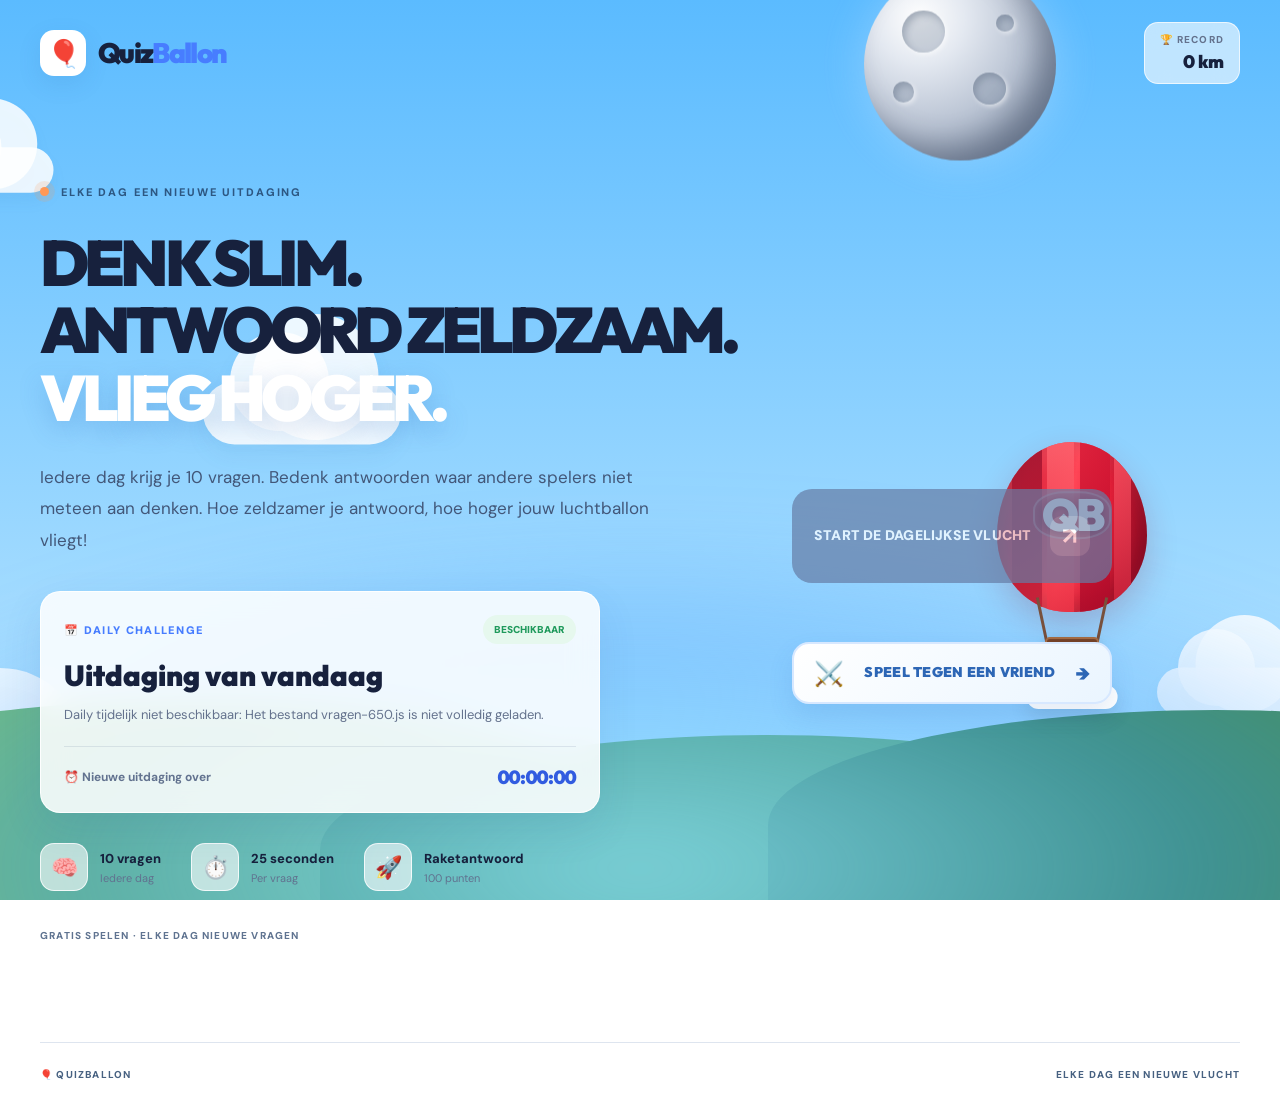
==== commit fa4ab032: "Update index.html" ====
--- a/index.html
+++ b/index.html
@@ -2,79 +2,30 @@
 <html lang="nl">
 
 <head>
-
   <meta charset="UTF-8">
-
-  <meta
-    name="viewport"
-    content="width=device-width, initial-scale=1.0"
-  >
-
-  <meta
-    name="theme-color"
-    content="#70c8ff"
-  >
-
-  <meta
-    name="description"
-    content="QuizBallon: elke dag tien nieuwe vragen of speel Duel."
-  >
-
-  <title>
-    QuizBallon 🎈 | Daily Challenge & Duel
-  </title>
-
-
-  <!-- BESTAANDE STIJLEN -->
+  <meta name="viewport" content="width=device-width, initial-scale=1.0">
+  <meta name="theme-color" content="#70c8ff">
+  <meta name="description" content="Speel QuizBallon! Elke dag 10 verrassende vragen uit 13 categorieën, of daag een vriend uit voor een Duel.">
+  <title>QuizBallon 🎈 | Daily Challenge & Duel</title>
 
   <link rel="stylesheet" href="style.css">
-
-  <link
-    rel="stylesheet"
-    href="verbeteringen.css"
-  >
-
-  <link
-    rel="stylesheet"
-    href="resultaten.css"
-  >
-
-  <link
-    rel="stylesheet"
-    href="ruimtereis.css"
-  >
-
-  <link
-    rel="stylesheet"
-    href="duel-home.css"
-  >
-
-  <link
-    rel="manifest"
-    href="manifest.webmanifest"
-  >
-
-
-  <!-- DAILY-KAART STYLING -->
+  <link rel="stylesheet" href="verbeteringen.css">
+  <link rel="stylesheet" href="resultaten.css">
+  <link rel="stylesheet" href="ruimtereis.css">
+  <link rel="stylesheet" href="duel-home.css">
+  <link rel="manifest" href="manifest.webmanifest">
 
   <style>
-
     .daily-card {
       width: min(100%, 560px);
       margin: 0 0 30px;
       padding: 23px;
-
       border: 1px solid rgba(255,255,255,.9);
       border-radius: 20px;
-
       background: rgba(255,255,255,.87);
-
-      box-shadow:
-        0 16px 40px rgba(36,82,143,.10);
-
+      box-shadow: 0 16px 40px rgba(36,82,143,.10);
       backdrop-filter: blur(15px);
     }
-
     .daily-card-top {
       display: flex;
       align-items: center;
@@ -83,99 +34,72 @@
       gap: 12px;
       margin-bottom: 15px;
     }
-
     .daily-label {
       color: #477dff;
       font-size: 11px;
       font-weight: 900;
       letter-spacing: .12em;
     }
-
     .daily-status {
       display: inline-block;
       padding: 8px 11px;
       border-radius: 100px;
-
       background: #e6f8ee;
       color: #209a5c;
-
       font-size: 10px;
       font-weight: 900;
     }
-
     .daily-status.completed {
       background: #edf0ff;
       color: #5559c9;
     }
-
     .daily-card h2 {
       margin: 0 0 10px;
       color: #17213d;
-
-      font-family:
-        Outfit, Arial, sans-serif;
-
+      font-family: Outfit, Arial, sans-serif;
       font-size: clamp(23px, 4vw, 29px);
       font-weight: 900;
       line-height: 1.2;
     }
-
     .daily-card p {
       margin: 0;
       color: #64728d;
       font-size: 13px;
       line-height: 1.7;
     }
-
     .daily-countdown-row {
       display: flex;
       align-items: center;
       justify-content: space-between;
       gap: 15px;
-
       margin-top: 20px;
       padding-top: 18px;
-
-      border-top:
-        1px solid rgba(32,53,99,.1);
-    }
-
+      border-top: 1px solid rgba(32,53,99,.1);
+    }
     .daily-countdown-row span {
       color: #62728f;
       font-size: 12px;
       font-weight: 700;
     }
-
     .daily-countdown-row strong {
       color: #315ce0;
-
-      font-family:
-        Outfit, Arial, sans-serif;
-
+      font-family: Outfit, Arial, sans-serif;
       font-size: 19px;
       font-weight: 900;
-
-      font-variant-numeric:
-        tabular-nums;
-
+      font-variant-numeric: tabular-nums;
       white-space: nowrap;
     }
-
     .daily-end-message {
       margin: 0 0 20px;
       padding: 16px;
-
       border: 1px solid #d7e3ff;
       border-radius: 13px;
-
       background: #eef4ff;
       color: #3157a9;
-
       font-size: 13px;
       font-weight: 800;
       line-height: 1.65;
     }
-
     .start-button:disabled,
     .restart-button:disabled {
       opacity: .7;
@@ -183,1035 +107,241 @@
       background: #667ca5;
       box-shadow: none;
     }
-
   </style>
-
 </head>
 
-
 <body>
-
   <div class="app" id="app">
 
-
-    <!-- ==================================
-         ACHTERGROND
-    =================================== -->
-
-    <div
-      class="world zone-earth"
-      id="world"
-    >
-
+    <!-- ACHTERGROND -->
+    <div class="world zone-earth" id="world">
       <div class="world-gradient"></div>
-
       <div class="sun"></div>
-
-      <div
-        class="stars"
-        id="stars"
-      ></div>
-
+      <div class="stars" id="stars"></div>
       <div class="cloud cloud-one"></div>
       <div class="cloud cloud-two"></div>
       <div class="cloud cloud-three"></div>
       <div class="cloud cloud-four"></div>
       <div class="cloud cloud-five"></div>
-
-      <div
-        class="planet moon"
-        id="moon"
-      ></div>
-
-      <div
-        class="planet mars"
-        id="mars"
-      ></div>
-
-      <div
-        class="planet jupiter"
-        id="jupiter"
-      ></div>
-
-      <div
-        class="ground"
-        id="ground"
-      >
-
+      <div class="planet moon" id="moon"></div>
+      <div class="planet mars" id="mars"></div>
+      <div class="planet jupiter" id="jupiter"></div>
+      <div class="ground" id="ground">
         <div class="hill hill-one"></div>
-
         <div class="hill hill-two"></div>
-
         <div class="hill hill-three"></div>
-
-      </div>
-
-
-      <!-- LUCHTBALLON -->
-
-      <div
-        class="balloon-container"
-        id="balloon-container"
-      >
-
+      </div>
+      <div class="balloon-container" id="balloon-container">
         <div class="balloon-shadow"></div>
-
-        <div
-          class="balloon"
-          id="balloon"
-        >
-
+        <div class="balloon" id="balloon">
           <div class="balloon-top">
-
-            <div
-              class="balloon-stripe stripe-one"
-            ></div>
-
-            <div
-              class="balloon-stripe stripe-two"
-            ></div>
-
-            <div
-              class="balloon-stripe stripe-three"
-            ></div>
-
-            <div
-              class="balloon-stripe stripe-four"
-            ></div>
-
-          </div>
-
-          <div class="balloon-ropes">
-
-            <span></span>
-
-            <span></span>
-
-          </div>
-
-          <div class="balloon-basket">
-
-            <span>QB</span>
-
-          </div>
-
-        </div>
-
-        <div class="balloon-name">
-
-          QUIZBALLON
-
-        </div>
-
-      </div>
-
-      <div
-        class="flight-particles"
-        id="flight-particles"
-      ></div>
-
+            <div class="balloon-stripe stripe-one"></div>
+            <div class="balloon-stripe stripe-two"></div>
+            <div class="balloon-stripe stripe-three"></div>
+            <div class="balloon-stripe stripe-four"></div>
+          </div>
+          <div class="balloon-ropes"><span></span><span></span></div>
+          <div class="balloon-basket"><span>QB</span></div>
+        </div>
+        <div class="balloon-name">QUIZBALLON</div>
+      </div>
+      <div class="flight-particles" id="flight-particles"></div>
     </div>
 
-
-    <!-- ==================================
-         HEADER
-    =================================== -->
-
+    <!-- HEADER -->
     <header class="site-header">
-
-      <a
-        href="index.html"
-        class="logo"
-        aria-label="QuizBallon homepage"
-      >
-
-        <span class="logo-icon">
-
-          🎈
-
-        </span>
-
-        <span>
-
-          Quiz<span class="logo-accent">Ballon</span>
-
-        </span>
-
+      <a href="index.html" class="logo" aria-label="QuizBallon homepage">
+        <span class="logo-icon">🎈</span>
+        <span>Quiz<span class="logo-accent">Ballon</span></span>
       </a>
-
-
       <div class="header-right">
-
         <div class="record-badge">
-
           <span>🏆 RECORD</span>
-
-          <strong id="header-record">
-
-            0 km
-
-          </strong>
-
-        </div>
-
-      </div>
-
+          <strong id="header-record">0 km</strong>
+        </div>
+      </div>
     </header>
 
-
-    <!-- ==================================
-         STARTSCHERM
-    =================================== -->
-
-    <main
-      class="screen start-screen active"
-      id="start-screen"
-    >
-
+    <!-- STARTSCHERM -->
+    <main class="screen start-screen active" id="start-screen">
       <div class="start-content">
-
         <div class="eyebrow">
-
           <span class="eyebrow-dot"></span>
-
           ELKE DAG EEN NIEUWE UITDAGING
-
-        </div>
-
-
-        <h1>
-
-          DENK SLIM.<br>
-
-          ANTWOORD ZELDZAAM.<br>
-
-          <span>VLIEG HOGER.</span>
-
-        </h1>
-
-
+        </div>
+        <h1>DENK SLIM.<br>ANTWOORD ZELDZAAM.<br><span>VLIEG HOGER.</span></h1>
         <p class="start-description">
-
-          Iedere dag krijg je 10 vragen.
-
-          Bedenk antwoorden waar andere spelers
-          niet meteen aan denken.
-
-          Hoe zeldzamer je antwoord,
-          hoe hoger jouw luchtballon vliegt!
-
+          Iedere dag krijg je 10 vragen. Bedenk antwoorden waar andere spelers niet
+          meteen aan denken. Hoe zeldzamer je antwoord, hoe hoger jouw luchtballon vliegt!
         </p>
 
-
         <!-- DAILY CHALLENGE -->
-
-        <section
-          class="daily-card"
-          id="daily-card"
-          aria-label="Dagelijkse uitdaging"
-        >
-
+        <section class="daily-card" id="daily-card" aria-label="Dagelijkse uitdaging">
           <div class="daily-card-top">
-
-            <span class="daily-label">
-
-              📅 DAILY CHALLENGE
-
-            </span>
-
-            <span
-              class="daily-status"
-              id="daily-status"
-            >
-
-              BESCHIKBAAR
-
-            </span>
-
-          </div>
-
-
-          <h2 id="daily-date">
-
-            Uitdaging van vandaag
-
-          </h2>
-
-
-          <p id="daily-description">
-
-            Vandaag staan er 10 vragen
-            voor je klaar.
-
-          </p>
-
-
+            <span class="daily-label">📅 DAILY CHALLENGE</span>
+            <span class="daily-status" id="daily-status">BESCHIKBAAR</span>
+          </div>
+          <h2 id="daily-date">Uitdaging van vandaag</h2>
+          <p id="daily-description">Vandaag staan er 10 vragen voor je klaar.</p>
           <div class="daily-countdown-row">
-
-            <span>
-
-              ⏰ Nieuwe uitdaging over
-
-            </span>
-
-            <strong
-              id="daily-countdown"
-              aria-live="off"
-            >
-
-              00:00:00
-
-            </strong>
-
-          </div>
-
+            <span>⏰ Nieuwe uitdaging over</span>
+            <strong id="daily-countdown" aria-live="off">00:00:00</strong>
+          </div>
         </section>
 
-
         <!-- SPELINFORMATIE -->
-
         <div class="start-features">
-
-          <div class="feature">
-
-            <span>🧠</span>
-
-            <div>
-
-              <strong>10 vragen</strong>
-
-              <small>Iedere dag</small>
-
-            </div>
-
-          </div>
-
-
-          <div class="feature">
-
-            <span>⏱️</span>
-
-            <div>
-
-              <strong>25 seconden</strong>
-
-              <small>Per vraag</small>
-
-            </div>
-
-          </div>
-
-
-          <div class="feature">
-
-            <span>🚀</span>
-
-            <div>
-
-              <strong>Raketantwoord</strong>
-
-              <small>100 punten</small>
-
-            </div>
-
-          </div>
-
-        </div>
-
-
-        <!-- STARTKNOP -->
-
-        <button
-          class="primary-button start-button"
-          id="start-button"
-          type="button"
-        >
-
-          START DE DAGELIJKSE VLUCHT
-
-          <span>↗</span>
-
+          <div class="feature"><span>🧠</span><div><strong>10 vragen</strong><small>Iedere dag</small></div></div>
+          <div class="feature"><span>⏱️</span><div><strong>25 seconden</strong><small>Per vraag</small></div></div>
+          <div class="feature"><span>🚀</span><div><strong>Raketantwoord</strong><small>100 punten</small></div></div>
+        </div>
+
+        <button class="primary-button start-button" id="start-button" type="button">
+          START DE DAGELIJKSE VLUCHT <span>↗</span>
         </button>
-
-
-        <!-- DUEL -->
-
-        <a
-          href="duel.html"
-          id="duel-home-link"
-          class="duel-home-link"
-        >
-
-          <span
-            class="duel-home-icon"
-            aria-hidden="true"
-          >
-
-            ⚔️
-
-          </span>
-
-          <span class="duel-home-text">
-
-            SPEEL TEGEN EEN VRIEND
-
-          </span>
-
-          <span
-            class="duel-home-arrow"
-            aria-hidden="true"
-          >
-
-            →
-
-          </span>
-
+        <a href="duel.html" id="duel-home-link" class="duel-home-link">
+          <span class="duel-home-icon" aria-hidden="true">⚔️</span>
+          <span class="duel-home-text">SPEEL TEGEN EEN VRIEND</span>
+          <span class="duel-home-arrow" aria-hidden="true">→</span>
         </a>
-
-
-        <div class="start-small">
-
-          GRATIS SPELEN · ELKE DAG NIEUWE VRAGEN
-
-        </div>
-
-
-        <div
-          id="results-home-slot"
-          class="results-home-slot"
-          hidden
-        ></div>
-
-      </div>
-
+        <div class="start-small">GRATIS SPELEN · ELKE DAG NIEUWE VRAGEN</div>
+        <div id="results-home-slot" class="results-home-slot" hidden></div>
+      </div>
     </main>
 
-
-    <!-- ==================================
-         SPELSCHERM
-    =================================== -->
-
-    <main
-      class="screen game-screen"
-      id="game-screen"
-    >
-
+    <!-- SPELSCHERM -->
+    <main class="screen game-screen" id="game-screen">
       <div class="game-layout">
-
-
-        <!-- STATISTIEKEN -->
-
         <div class="game-stats">
-
-          <div class="stat-box">
-
-            <span>VRAAG</span>
-
-            <strong>
-
-              <span id="question-number">1</span>/10
-
-            </strong>
-
-          </div>
-
-
-          <div class="stat-box">
-
-            <span>HOOGTE</span>
-
-            <strong id="height-display">
-
-              0 km
-
-            </strong>
-
-          </div>
-
-
-          <div class="stat-box">
-
-            <span>PUNTEN</span>
-
-            <strong id="score-display">
-
-              0
-
-            </strong>
-
-          </div>
-
-        </div>
-
-
-        <!-- VOORTGANGSBALK -->
-
+          <div class="stat-box"><span>VRAAG</span><strong><span id="question-number">1</span>/10</strong></div>
+          <div class="stat-box"><span>HOOGTE</span><strong id="height-display">0 km</strong></div>
+          <div class="stat-box"><span>PUNTEN</span><strong id="score-display">0</strong></div>
+        </div>
         <div class="progress-section">
-
-          <div class="progress-header">
-
-            <span>JOUW VLUCHT</span>
-
-            <span id="zone-name">
-
-              De aarde 🌍
-
-            </span>
-
-          </div>
-
-          <div class="progress-track">
-
-            <div
-              class="progress-fill"
-              id="progress-fill"
-            ></div>
-
-          </div>
-
-        </div>
-
-
-        <!-- VRAAG -->
-
-        <section
-          class="question-card"
-          id="question-card"
-        >
-
+          <div class="progress-header"><span>JOUW VLUCHT</span><span id="zone-name">De aarde 🌍</span></div>
+          <div class="progress-track"><div class="progress-fill" id="progress-fill"></div></div>
+        </div>
+        <section class="question-card" id="question-card">
           <div class="question-top">
-
-            <div
-              class="question-category"
-              id="question-category"
-            >
-
-              🌍 ALGEMENE KENNIS
-
-            </div>
-
-            <div
-              class="timer"
-              id="timer"
-            >
-
-              <span>⏱</span>
-
-              <strong id="timer-display">
-
-                25
-
-              </strong>
-
-              <small>SEC</small>
-
-            </div>
-
-          </div>
-
-
+            <div class="question-category" id="question-category">🌍 ALGEMENE KENNIS</div>
+            <div class="timer" id="timer"><span>⏱</span><strong id="timer-display">25</strong><small>SEC</small></div>
+          </div>
           <div class="question-content">
-
-            <div class="question-label">
-
-              GEEF EEN ZELDZAAM ANTWOORD
-
-            </div>
-
-            <h2 id="question-text">
-
-              Hier verschijnt je vraag.
-
-            </h2>
-
-            <p
-              class="question-hint"
-              id="question-hint"
-            >
-
-              Hoe minder voor de hand liggend,
-              hoe beter.
-
-            </p>
-
-          </div>
-
-
-          <!-- ANTWOORDVELD -->
-
-          <form
-            id="answer-form"
-            autocomplete="off"
-          >
-
-            <label
-              class="input-label"
-              for="answer-input"
-            >
-
-              JOUW ANTWOORD
-
-            </label>
-
-
-            <input
-              type="text"
-              id="answer-input"
-              name="answer"
-              placeholder="Typ hier je antwoord..."
-              maxlength="100"
-              autocomplete="off"
-              spellcheck="false"
-              required
-            >
-
-
-            <button
-              type="submit"
-              class="primary-button answer-button"
-              id="answer-button"
-            >
-
-              CONTROLEER ANTWOORD
-
-              <span>→</span>
-
+            <div class="question-label">GEEF EEN ZELDZAAM ANTWOORD</div>
+            <h2 id="question-text">Hier verschijnt je vraag.</h2>
+            <p class="question-hint" id="question-hint">Hoe minder voor de hand liggend, hoe beter.</p>
+          </div>
+          <form id="answer-form" autocomplete="off">
+            <label class="input-label" for="answer-input">JOUW ANTWOORD</label>
+            <input type="text" id="answer-input" name="answer" placeholder="Typ hier je antwoord..."
+              maxlength="100" autocomplete="off" spellcheck="false" required>
+            <button type="submit" class="primary-button answer-button" id="answer-button">
+              CONTROLEER ANTWOORD <span>→</span>
             </button>
-
           </form>
-
-
-          <!-- RESULTAAT -->
-
-          <div
-            class="answer-result"
-            id="answer-result"
-            aria-live="polite"
-            hidden
-          >
-
-            <div
-              class="result-icon"
-              id="result-icon"
-            >
-
-              ⭐
-
-            </div>
-
-            <h3 id="result-title">
-
-              Goed antwoord!
-
-            </h3>
-
-            <p id="result-description">
-
-              Je luchtballon stijgt!
-
-            </p>
-
-            <div
-              class="result-points"
-              id="result-points"
-            >
-
-              +50 PUNTEN
-
-            </div>
-
-
-            <button
-              type="button"
-              class="primary-button next-button"
-              id="next-button"
-            >
-
-              VOLGENDE VRAAG
-
-              <span>→</span>
-
+          <div class="answer-result" id="answer-result" aria-live="polite" hidden>
+            <div class="result-icon" id="result-icon">⭐</div>
+            <h3 id="result-title">Goed antwoord!</h3>
+            <p id="result-description">Je luchtballon stijgt!</p>
+            <div class="result-points" id="result-points">+50 PUNTEN</div>
+            <button type="button" class="primary-button next-button" id="next-button">
+              VOLGENDE VRAAG <span>→</span>
             </button>
-
-          </div>
-
+          </div>
         </section>
-
-
-        <!-- ONDERKANT -->
-
         <div class="game-bottom">
-
-          <div class="flight-tip">
-
-            💡 Een verrassend correct antwoord
-            levert meestal meer punten op.
-
-          </div>
-
-
-          <button
-            id="quit-button"
-            class="text-button"
-            type="button"
-          >
-
-            Stop vlucht
-
-          </button>
-
-        </div>
-
-      </div>
-
+          <div class="flight-tip">💡 Een verrassend correct antwoord levert meestal meer punten op.</div>
+          <button id="quit-button" class="text-button" type="button">Stop vlucht</button>
+        </div>
+      </div>
     </main>
 
-
-    <!-- ==================================
-         EINDSCHERM
-    =================================== -->
-
-    <main
-      class="screen end-screen"
-      id="end-screen"
-    >
-
+    <!-- EINDSCHERM -->
+    <main class="screen end-screen" id="end-screen">
       <div class="end-card">
-
-        <div class="end-icon">
-
-          🏆
-
-        </div>
-
-
-        <div class="end-eyebrow">
-
-          DAILY CHALLENGE VOLTOOID
-
-        </div>
-
-
-        <h2>
-
-          WAT EEN<br>
-
-          <span>VLUCHT!</span>
-
-        </h2>
-
-
-        <p
-          class="end-description"
-          id="end-description"
-        >
-
-          Je hebt de dagelijkse
-          uitdaging voltooid!
-
-        </p>
-
-
-        <!-- EINDSCORES -->
-
+        <div class="end-icon">🏆</div>
+        <div class="end-eyebrow">DAILY CHALLENGE VOLTOOID</div>
+        <h2>WAT EEN<br><span>VLUCHT!</span></h2>
+        <p class="end-description" id="end-description">Je hebt de dagelijkse uitdaging voltooid!</p>
         <div class="end-stats">
-
-          <div class="end-stat">
-
-            <span>TOTALE HOOGTE</span>
-
-            <strong id="end-height">
-
-              0 km
-
-            </strong>
-
-          </div>
-
-
-          <div class="end-stat">
-
-            <span>TOTALE PUNTEN</span>
-
-            <strong id="end-score">
-
-              0
-
-            </strong>
-
-          </div>
-
-
-          <div class="end-stat">
-
-            <span>GOEDE ANTWOORDEN</span>
-
-            <strong id="end-correct">
-
-              0/10
-
-            </strong>
-
-          </div>
-
-        </div>
-
-
-        <div
-          class="end-record"
-          id="end-record"
-        >
-
-          🎈 Goed gevlogen!
-
-        </div>
-
-
-        <div
-          class="daily-end-message"
-          id="daily-end-message"
-        >
-
-          📅 Kom morgen terug
-          voor 10 nieuwe vragen!
-
-        </div>
-
-
-        <div
-          id="results-end-slot"
-          class="results-end-slot"
-          hidden
-        ></div>
-
-
-        <!-- KNOPPEN -->
-
-        <button
-          class="primary-button restart-button"
-          id="restart-button"
-          type="button"
-        >
-
-          MORGEN WEER SPELEN
-
-          <span>↗</span>
-
+          <div class="end-stat"><span>TOTALE HOOGTE</span><strong id="end-height">0 km</strong></div>
+          <div class="end-stat"><span>TOTALE PUNTEN</span><strong id="end-score">0</strong></div>
+          <div class="end-stat"><span>GOEDE ANTWOORDEN</span><strong id="end-correct">0/10</strong></div>
+        </div>
+        <div class="end-record" id="end-record">🎈 Goed gevlogen!</div>
+        <div class="daily-end-message" id="daily-end-message">
+          📅 Kom morgen terug voor 10 nieuwe vragen!
+        </div>
+        <div id="results-end-slot" class="results-end-slot" hidden></div>
+        <button class="primary-button restart-button" id="restart-button" type="button">
+          MORGEN WEER SPELEN <span>↗</span>
         </button>
-
-
-        <button
-          class="secondary-button"
-          id="home-button"
-          type="button"
-        >
-
-          TERUG NAAR BEGIN
-
-        </button>
-
-      </div>
-
+        <button class="secondary-button" id="home-button" type="button">TERUG NAAR BEGIN</button>
+      </div>
     </main>
 
-
-    <!-- FOOTER -->
-
     <footer class="site-footer">
-
       <span>🎈 QUIZBALLON</span>
-
-      <span>
-        ELKE DAG EEN NIEUWE VLUCHT
-      </span>
-
+      <span>ELKE DAG EEN NIEUWE VLUCHT</span>
     </footer>
-
   </div>
 
-
-  <!-- ==================================
-       JAVASCRIPT
-
-       DE VOLGORDE IS BELANGRIJK
-  =================================== -->
-
-
-  <!-- 1. BASISVRAGEN -->
-
+  <!-- BESTAANDE VRAGENBANK: BEHOUDEN VOOR DUEL EN UITBREIDINGEN -->
   <script src="vragen.js"></script>
-
-
-  <!-- 2. BESTAANDE SPELLOGICA -->
-
   <script src="script.js"></script>
-
-
-  <!-- 3. OUDE ANTWOORDUITBREIDING -->
-
   <script src="antwoorduitbreiding.js"></script>
-
-
-  <!-- 4. GESCHIEDENIS -->
-
   <script src="geschiedenis.js"></script>
-
-
-  <!-- 5. EXTRA KENNISVRAGEN -->
-
   <script src="vragen-uitbreiding.js"></script>
-
-
-  <!-- 6. 50 MODEVRAGEN -->
-
   <script src="mode-vragen.js"></script>
-
-
-  <!-- 7. 56 NIEUWE KENNISVRAGEN -->
-
   <script src="vragen-nieuw.js"></script>
-
-
-  <!-- 8. GROTERE ANTWOORDENBANK -->
-
   <script src="quizballon-antwoorden-extra.js"></script>
-
-
-  <!-- 9. BESTAANDE LETTERVARIANTEN -->
-
   <script src="vragen-100.js"></script>
 
-
-  <!-- 10. NIEUWE DAILY V6 -->
-
-  <script src="daily.js"></script>
-
-
-  <!-- 11. ANTWOORDENOVERZICHT -->
-
+  <!-- NIEUW: EXACT 650 LOSSE VRAGEN + CATEGORIEGEBALANCEERDE DAILY -->
+  <script src="vragen-650.js?v=2026-11-27-1"></script>
+  <script src="daily.js?v=2026-11-27-1"></script>
+
+  <!-- RESULTATEN EN ANIMATIES -->
   <script src="resultaten.js"></script>
-
-
-  <!-- 12. RUIMTEREIS -->
-
   <script src="ruimtereis.js"></script>
 
-
-  <!-- ==================================
-       DUEL-KNOP POSITIONEREN
-  =================================== -->
-
+  <!-- DUEL-KNOP POSITIONEREN (ONVERANDERDE WERKING) -->
   <script>
-
     (function () {
-
       "use strict";
-
-      const start =
-        document.getElementById(
-          "start-button"
-        );
-
-      const duel =
-        document.getElementById(
-          "duel-home-link"
-        );
-
-      if (!start || !duel) {
-        return;
-      }
-
-
-      function position() {
-
-        const style =
-          getComputedStyle(
-            start
-          );
-
-
-        if (
-          innerWidth < 900 ||
-          (
-            style.position !== "absolute" &&
-            style.position !== "fixed"
-          )
-        ) {
-
-          duel.classList.remove(
-            "is-positioned"
-          );
-
-          duel.style.left = "";
-          duel.style.top = "";
-          duel.style.width = "";
-
-          return;
-
-        }
-
-
-        const rect =
-          start.getBoundingClientRect();
-
-
-        if (
-          !rect.width ||
-          !rect.height
-        ) {
+      const startButton = document.getElementById("start-button");
+      const duelLink = document.getElementById("duel-home-link");
+      if (!startButton || !duelLink) return;
+
+      function positionDuelButton() {
+        if (window.innerWidth < 900) {
+          duelLink.classList.remove("is-positioned");
+          duelLink.style.left = "";
+          duelLink.style.top = "";
+          duelLink.style.width = "";
           return;
         }
-
-
-        const width =
-          Math.min(
-            rect.width,
-            innerWidth - 32
-          );
-
-
-        const left =
-          Math.max(
-            16,
-            Math.min(
-              rect.left,
-              innerWidth - width - 16
-            )
-          );
-
-
-        duel.classList.add(
-          "is-positioned"
-        );
-
-
-        duel.style.left =
-          left + "px";
-
-        duel.style.top =
-          rect.bottom + 14 + "px";
-
-        duel.style.width =
-          width + "px";
-
+        const style = window.getComputedStyle(startButton);
+        if (style.position !== "absolute" && style.position !== "fixed") {
+          duelLink.classList.remove("is-positioned");
+          duelLink.style.left = "";
+          duelLink.style.top = "";
+          duelLink.style.width = "";
+          return;
+        }
+        const rect = startButton.getBoundingClientRect();
+        if (!rect.width || !rect.height) return;
+        const width = Math.min(rect.width, window.innerWidth - 32);
+        const left = Math.max(16, Math.min(rect.left, window.innerWidth - width - 16));
+        duelLink.classList.add("is-positioned");
+        duelLink.style.left = left + "px";
+        duelLink.style.top = rect.bottom + 14 + "px";
+        duelLink.style.width = width + "px";
       }
-
-
-      addEventListener(
-        "load",
-        position
-      );
-
-      addEventListener(
-        "resize",
-        position
-      );
-
-      position();
-
+      window.addEventListener("load", positionDuelButton);
+      window.addEventListener("resize", positionDuelButton);
+      positionDuelButton();
     })();
-
   </script>
-
 </body>
 </html>
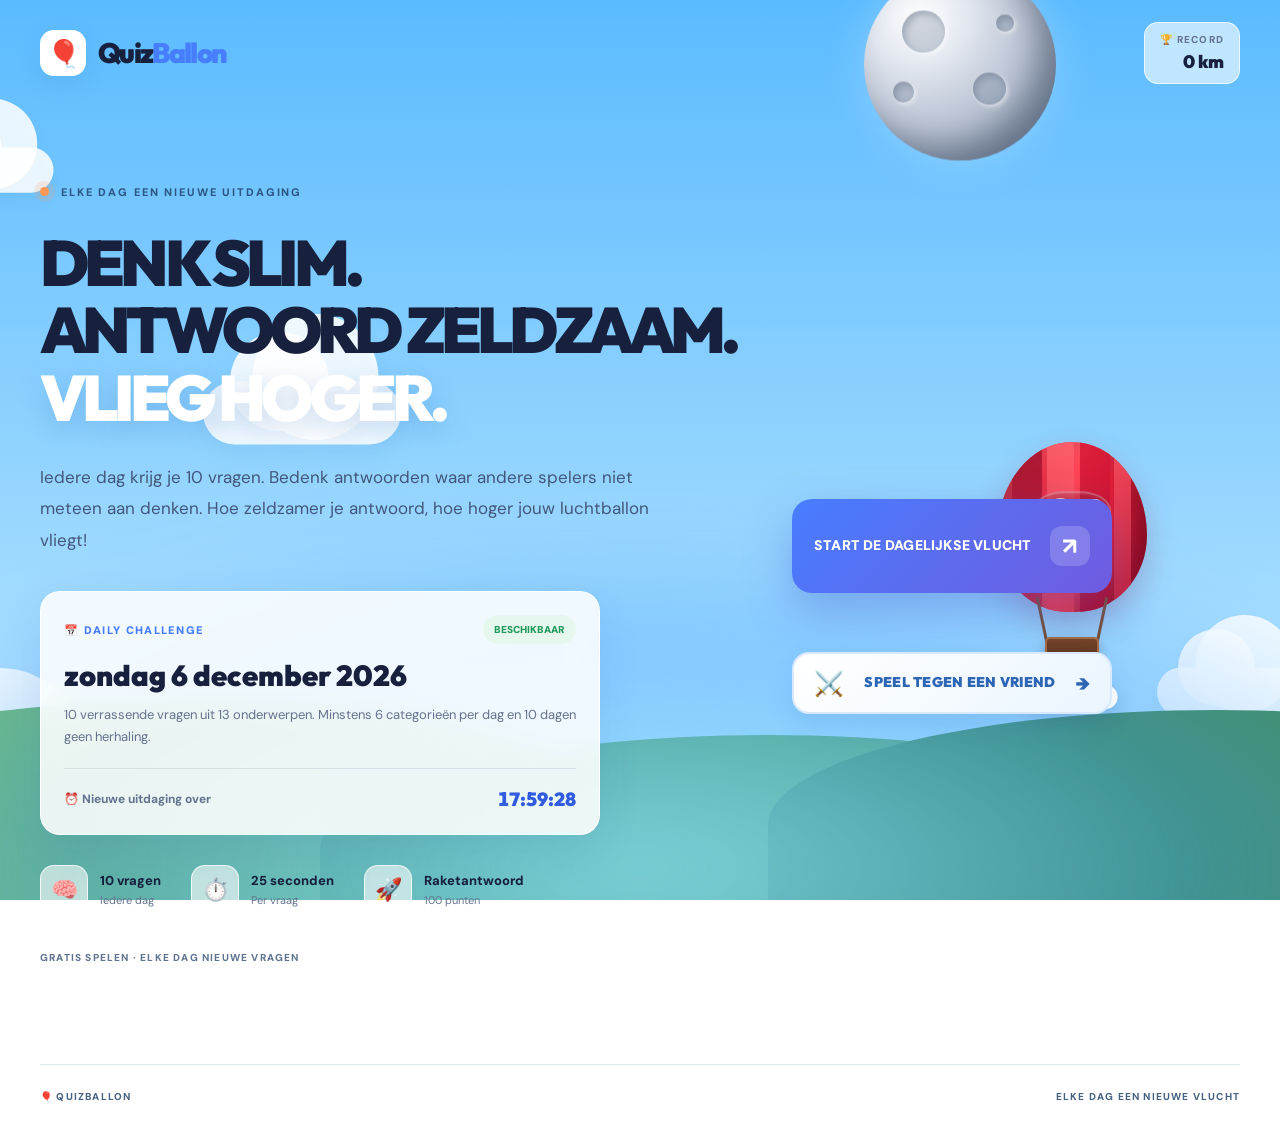
==== commit d87ada36: "Update index.html" ====
--- a/index.html
+++ b/index.html
@@ -286,7 +286,7 @@
     </footer>
   </div>
 
-  <!-- BESTAANDE VRAGENBANK: BEHOUDEN VOOR DUEL EN UITBREIDINGEN -->
+  <!-- BESTAANDE VRAGENBANKEN EN SPELCODE -->
   <script src="vragen.js"></script>
   <script src="script.js"></script>
   <script src="antwoorduitbreiding.js"></script>
@@ -297,9 +297,14 @@
   <script src="quizballon-antwoorden-extra.js"></script>
   <script src="vragen-100.js"></script>
 
-  <!-- NIEUW: EXACT 650 LOSSE VRAGEN + CATEGORIEGEBALANCEERDE DAILY -->
+  <!-- V7 BASISBANK: NODIG VOOR V8 -->
   <script src="vragen-650.js?v=2026-11-27-1"></script>
-  <script src="daily.js?v=2026-11-27-1"></script>
+
+  <!-- V8: 650 NIEUWE VRAGEN EN UITGEBREIDE ANTWOORDBANKEN -->
+  <script src="vragen-v8.js?v=8-1"></script>
+
+  <!-- DAGELIJKSE UITDAGING -->
+  <script src="daily.js?v=8-1"></script>
 
   <!-- RESULTATEN EN ANIMATIES -->
   <script src="resultaten.js"></script>
